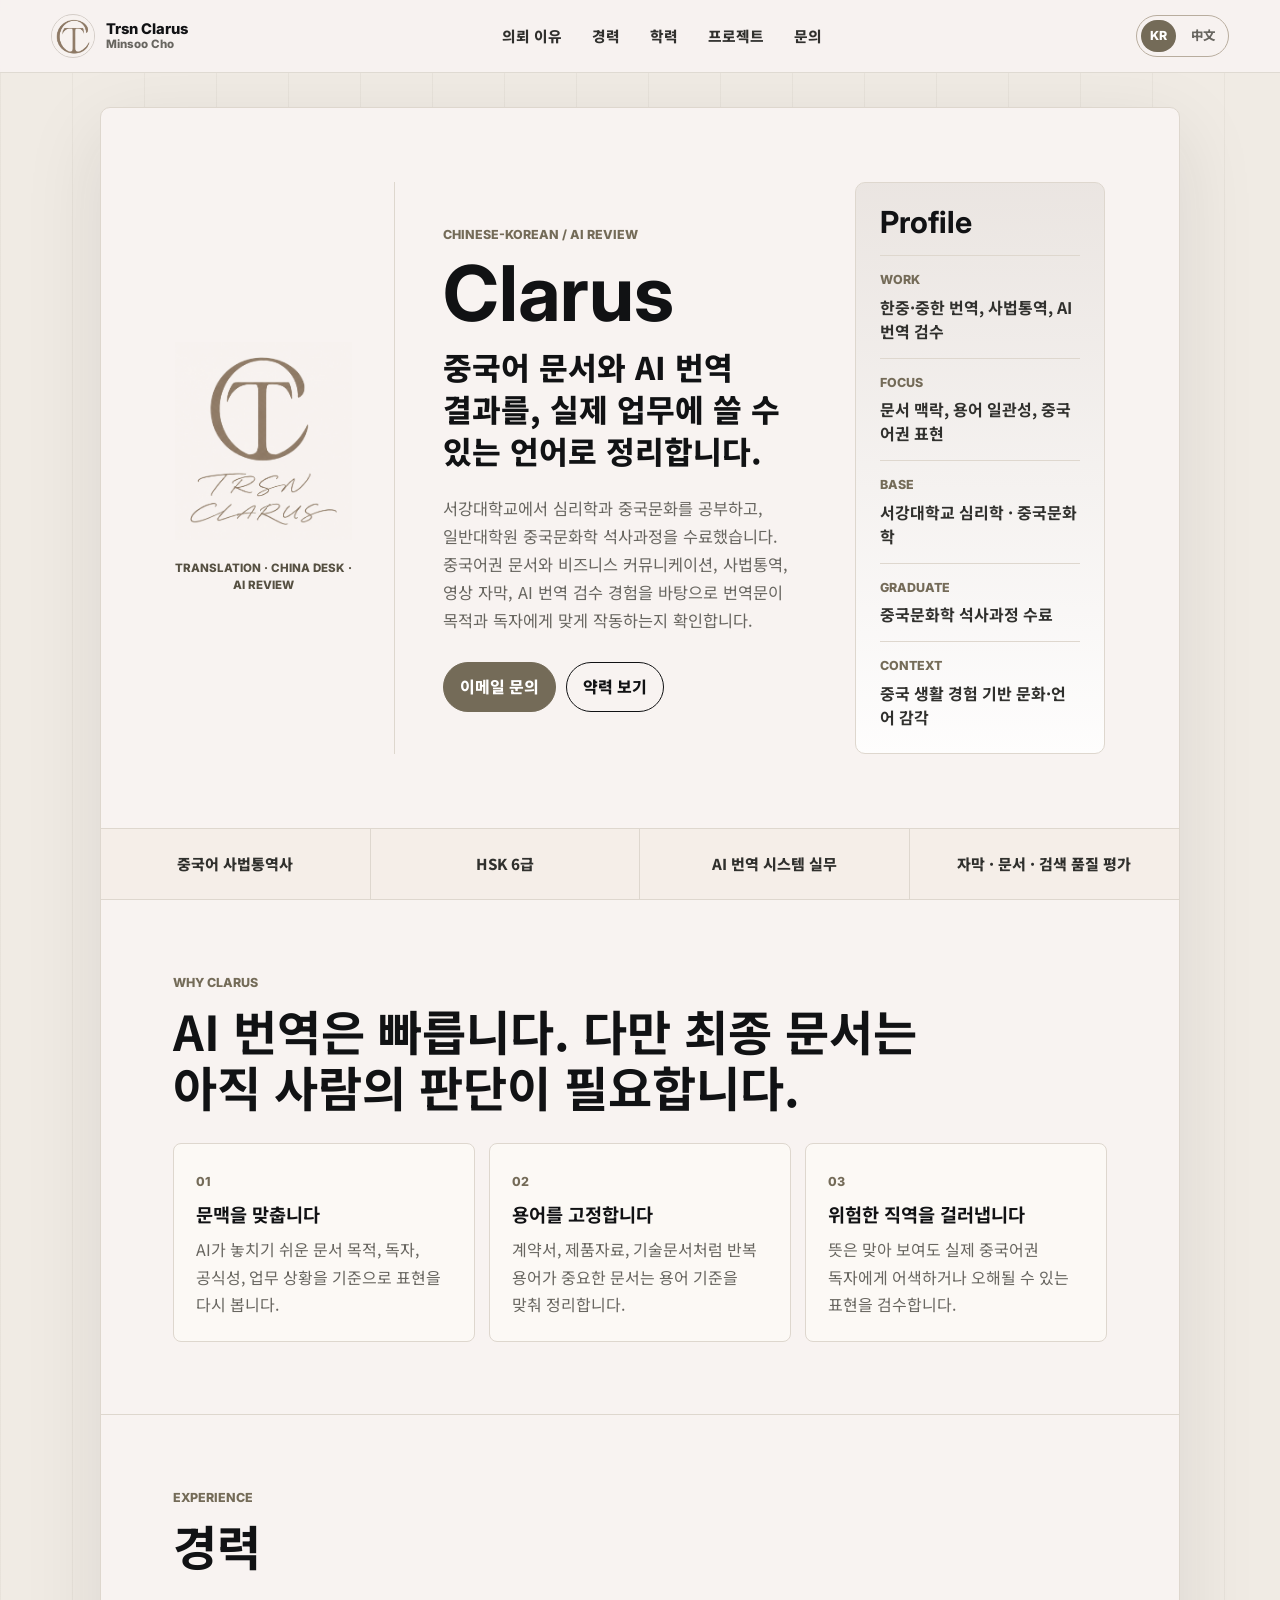
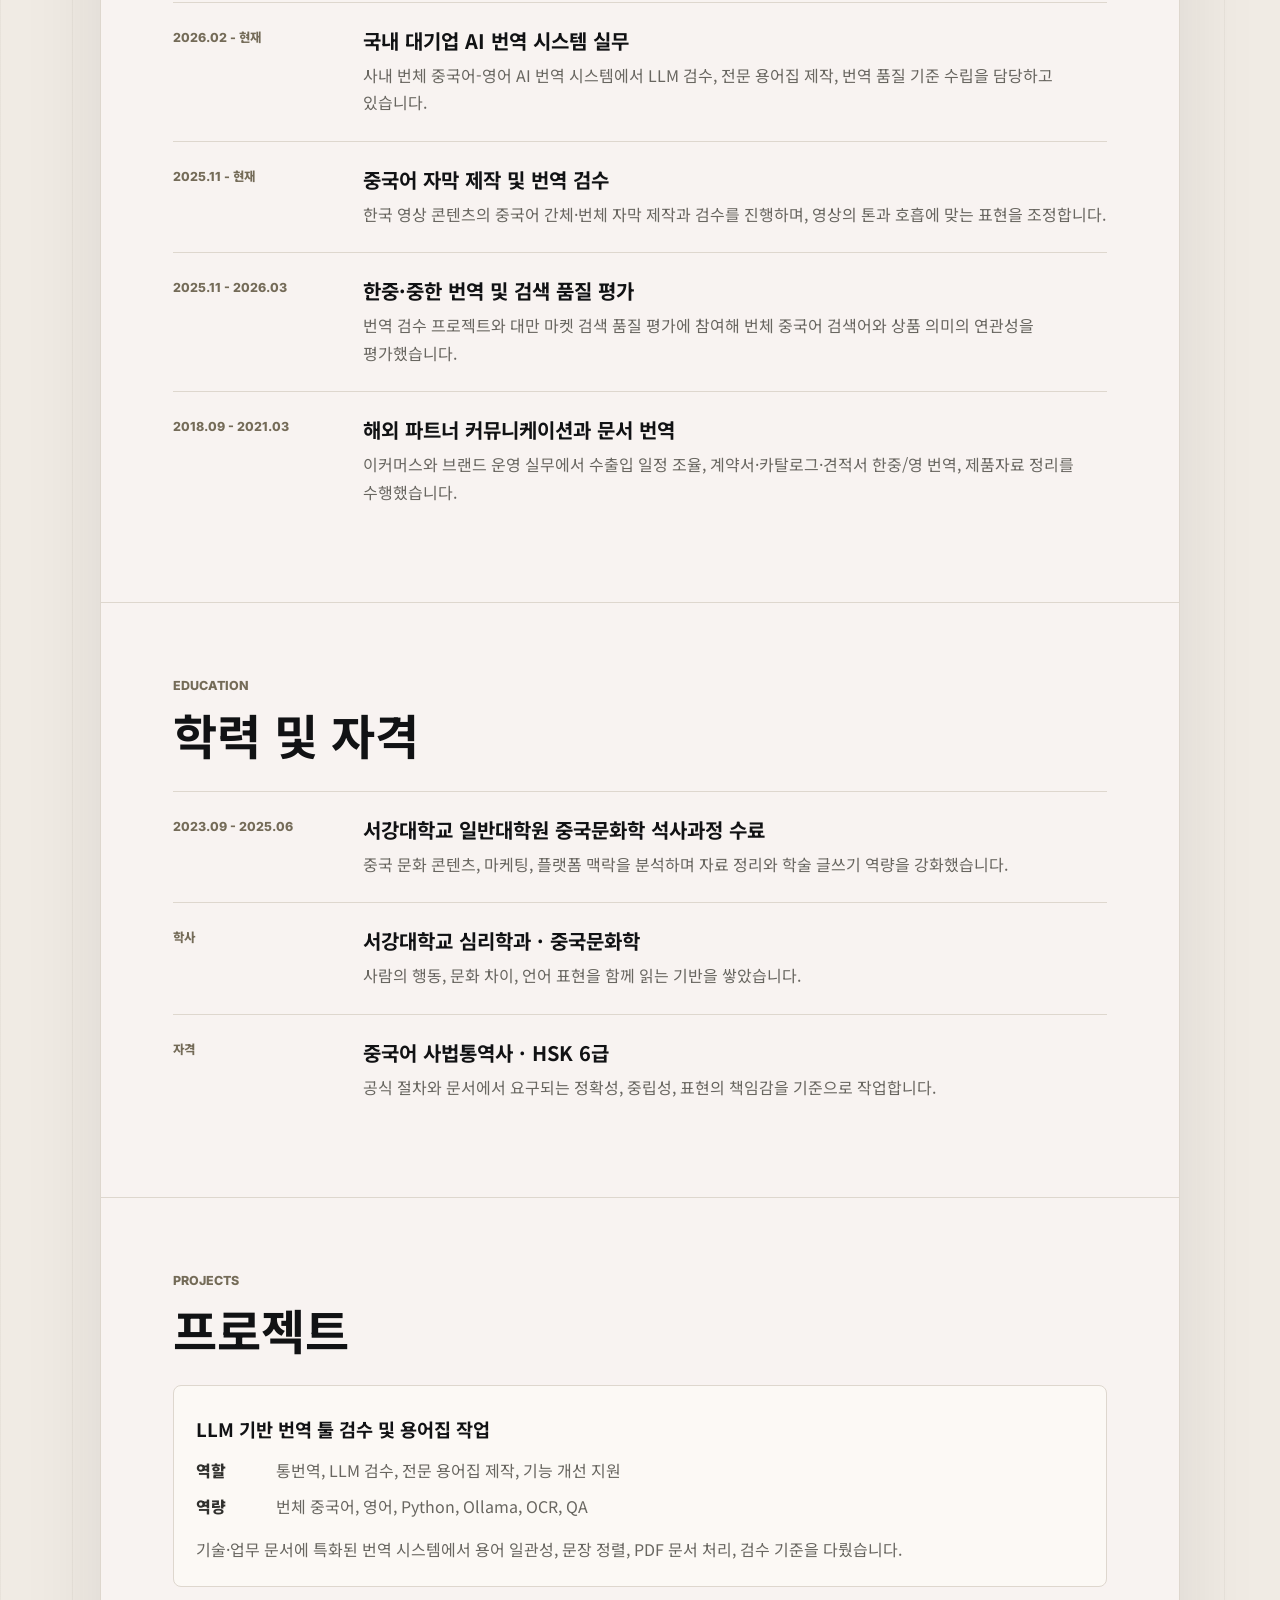
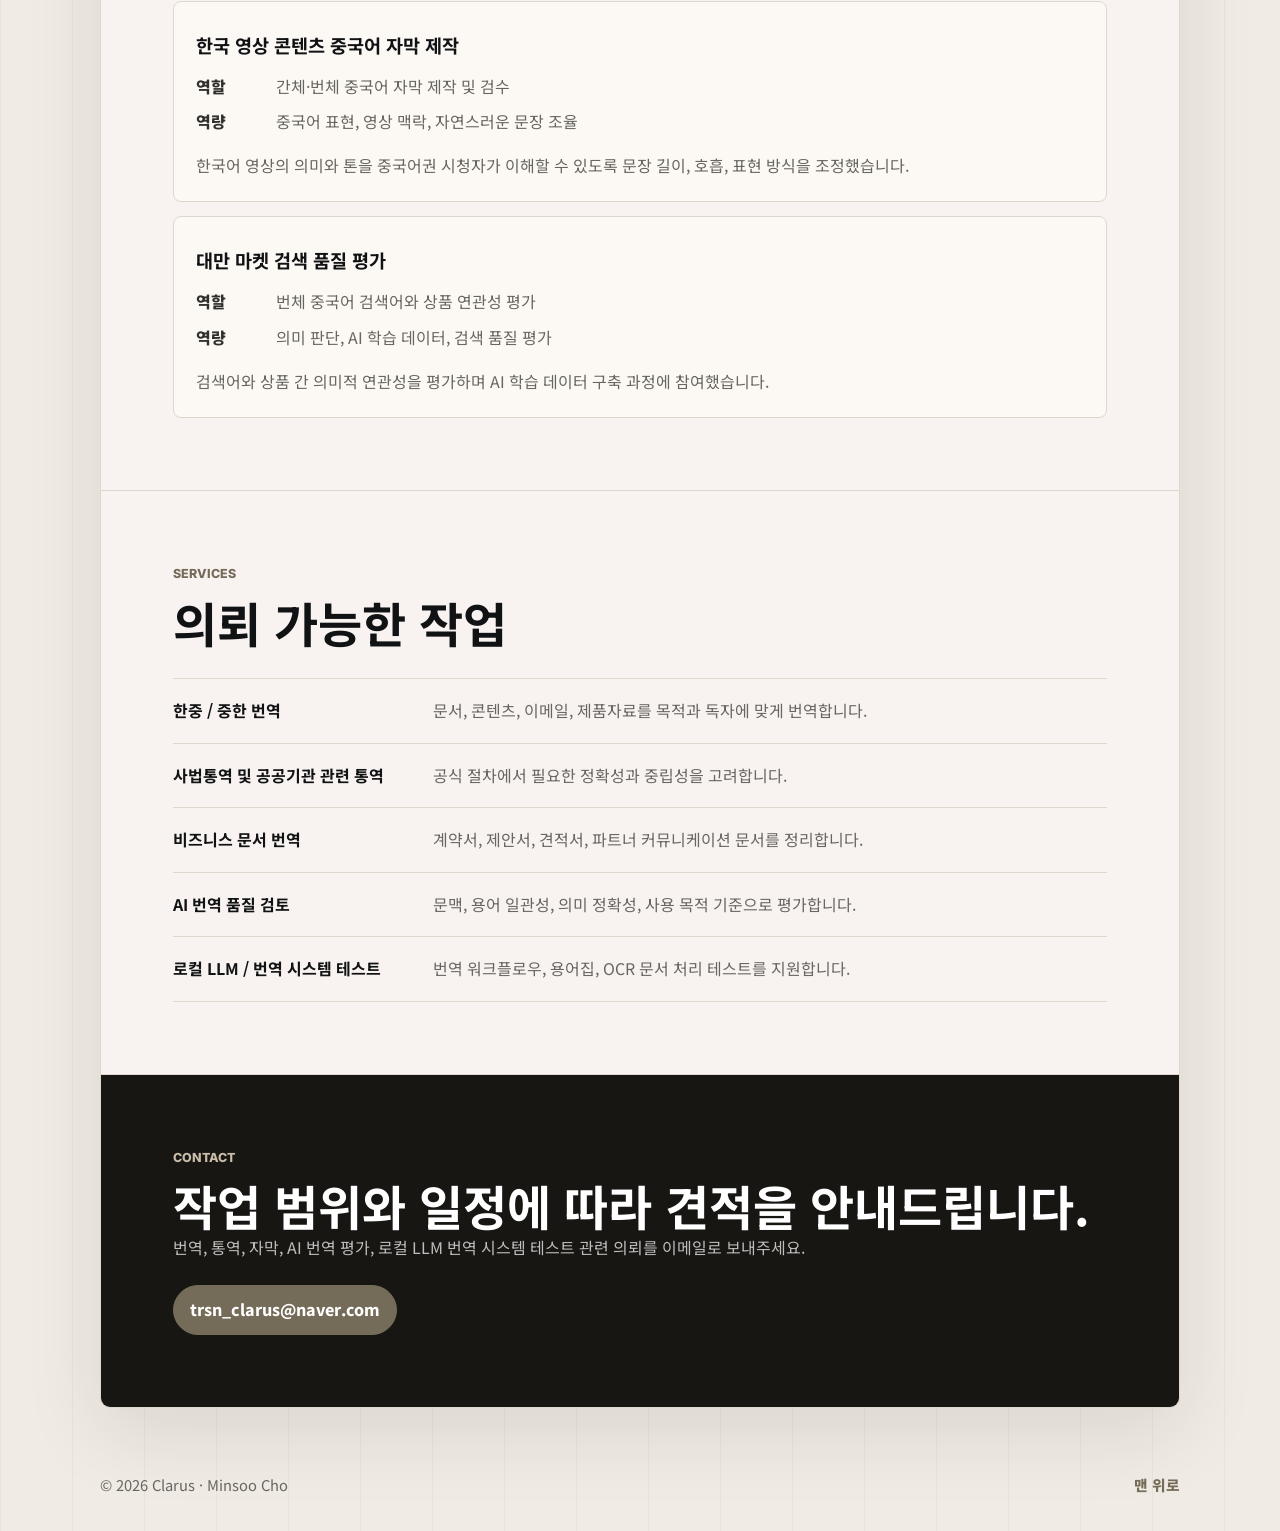
==== index.html @ 3b483ee6 "Update site around new Trsn Clarus logo" ====
<!DOCTYPE html>
<html lang="ko">
<head>
  <meta charset="UTF-8" />
  <meta name="viewport" content="width=device-width, initial-scale=1.0" />
  <meta name="description" content="Clarus / Minsoo Cho의 중국어 통번역, 사법통역, 문서 번역, AI 번역 검수 및 로컬 LLM 번역 시스템 실무 프로필." />
  <title>Clarus | Chinese-Korean Translation & AI Review</title>
  <link rel="alternate" hreflang="ko" href="index.html" />
  <link rel="alternate" hreflang="zh" href="zh.html" />
  <link rel="preconnect" href="https://fonts.googleapis.com">
  <link rel="preconnect" href="https://fonts.gstatic.com" crossorigin>
  <link href="https://fonts.googleapis.com/css2?family=Noto+Sans+KR:wght@400;500;600;700;800&family=Inter:wght@500;600;700;800&display=swap" rel="stylesheet">
  <link rel="stylesheet" href="styles-hero-fix.css" />
  <link rel="icon" href="assets/trsn-clarus-mark-crop.png" type="image/png">
</head>
<body>
  <header class="site-header">
    <a class="brand" href="#top" aria-label="Clarus 홈으로 이동">
      <img src="assets/trsn-clarus-mark-crop.png" alt="Trsn Clarus" />
      <span class="brand-copy">
        <strong>Trsn Clarus</strong>
        <small>Minsoo Cho</small>
      </span>
    </a>
    <nav class="nav-links" aria-label="주요 메뉴">
      <a href="#reason">의뢰 이유</a>
      <a href="#experience">경력</a>
      <a href="#education">학력</a>
      <a href="#projects">프로젝트</a>
      <a href="#contact">문의</a>
    </nav>
    <div class="language-switch" aria-label="언어 선택">
      <a aria-current="page" href="index.html">KR</a>
      <a href="zh.html">中文</a>
    </div>
  </header>

  <main id="top" class="page-shell">
    <section class="hero-section" aria-labelledby="hero-title">
      <aside class="logo-panel" aria-label="Trsn Clarus identity">
        <img src="assets/trsn-clarus-signature-crop.png" alt="Trsn Clarus" />
        <p>Translation · China Desk · AI Review</p>
      </aside>

      <div class="hero-main">
        <p class="eyebrow">Chinese-Korean / AI Review</p>
        <h1 id="hero-title">Clarus</h1>
        <p class="hero-lead">중국어 문서와 AI 번역 결과를, 실제 업무에 쓸 수 있는 언어로 정리합니다.</p>
        <p class="hero-copy">
          서강대학교에서 심리학과 중국문화를 공부하고, 일반대학원 중국문화학 석사과정을 수료했습니다.
          중국어권 문서와 비즈니스 커뮤니케이션, 사법통역, 영상 자막, AI 번역 검수 경험을 바탕으로
          번역문이 목적과 독자에게 맞게 작동하는지 확인합니다.
        </p>
        <div class="hero-actions">
          <a class="button primary" href="#contact">이메일 문의</a>
          <a class="button secondary" href="#experience">약력 보기</a>
        </div>
      </div>

      <aside class="profile-card" aria-label="핵심 프로필">
        <h2>Profile</h2>
        <dl>
          <div><dt>Work</dt><dd>한중·중한 번역, 사법통역, AI 번역 검수</dd></div>
          <div><dt>Focus</dt><dd>문서 맥락, 용어 일관성, 중국어권 표현</dd></div>
          <div><dt>Base</dt><dd>서강대학교 심리학 · 중국문화학</dd></div>
          <div><dt>Graduate</dt><dd>중국문화학 석사과정 수료</dd></div>
          <div><dt>Context</dt><dd>중국 생활 경험 기반 문화·언어 감각</dd></div>
        </dl>
      </aside>
    </section>

    <section class="proof-bar" aria-label="핵심 신뢰 요소">
      <span>중국어 사법통역사</span>
      <span>HSK 6급</span>
      <span>AI 번역 시스템 실무</span>
      <span>자막 · 문서 · 검색 품질 평가</span>
    </section>

    <section id="reason" class="section reason-section">
      <div class="section-head">
        <p class="section-kicker">Why Clarus</p>
        <h2>AI 번역은 빠릅니다. 다만 최종 문서는 아직 사람의 판단이 필요합니다.</h2>
      </div>
      <div class="reason-grid">
        <article>
          <span>01</span>
          <h3>문맥을 맞춥니다</h3>
          <p>AI가 놓치기 쉬운 문서 목적, 독자, 공식성, 업무 상황을 기준으로 표현을 다시 봅니다.</p>
        </article>
        <article>
          <span>02</span>
          <h3>용어를 고정합니다</h3>
          <p>계약서, 제품자료, 기술문서처럼 반복 용어가 중요한 문서는 용어 기준을 맞춰 정리합니다.</p>
        </article>
        <article>
          <span>03</span>
          <h3>위험한 직역을 걸러냅니다</h3>
          <p>뜻은 맞아 보여도 실제 중국어권 독자에게 어색하거나 오해될 수 있는 표현을 검수합니다.</p>
        </article>
      </div>
    </section>

    <section id="experience" class="section timeline-section">
      <div class="section-head">
        <p class="section-kicker">Experience</p>
        <h2>경력</h2>
      </div>
      <div class="timeline">
        <article>
          <time>2026.02 - 현재</time>
          <div>
            <h3>국내 대기업 AI 번역 시스템 실무</h3>
            <p>사내 번체 중국어-영어 AI 번역 시스템에서 LLM 검수, 전문 용어집 제작, 번역 품질 기준 수립을 담당하고 있습니다.</p>
          </div>
        </article>
        <article>
          <time>2025.11 - 현재</time>
          <div>
            <h3>중국어 자막 제작 및 번역 검수</h3>
            <p>한국 영상 콘텐츠의 중국어 간체·번체 자막 제작과 검수를 진행하며, 영상의 톤과 호흡에 맞는 표현을 조정합니다.</p>
          </div>
        </article>
        <article>
          <time>2025.11 - 2026.03</time>
          <div>
            <h3>한중·중한 번역 및 검색 품질 평가</h3>
            <p>번역 검수 프로젝트와 대만 마켓 검색 품질 평가에 참여해 번체 중국어 검색어와 상품 의미의 연관성을 평가했습니다.</p>
          </div>
        </article>
        <article>
          <time>2018.09 - 2021.03</time>
          <div>
            <h3>해외 파트너 커뮤니케이션과 문서 번역</h3>
            <p>이커머스와 브랜드 운영 실무에서 수출입 일정 조율, 계약서·카탈로그·견적서 한중/영 번역, 제품자료 정리를 수행했습니다.</p>
          </div>
        </article>
      </div>
    </section>

    <section id="education" class="section timeline-section">
      <div class="section-head">
        <p class="section-kicker">Education</p>
        <h2>학력 및 자격</h2>
      </div>
      <div class="timeline">
        <article>
          <time>2023.09 - 2025.06</time>
          <div>
            <h3>서강대학교 일반대학원 중국문화학 석사과정 수료</h3>
            <p>중국 문화 콘텐츠, 마케팅, 플랫폼 맥락을 분석하며 자료 정리와 학술 글쓰기 역량을 강화했습니다.</p>
          </div>
        </article>
        <article>
          <time>학사</time>
          <div>
            <h3>서강대학교 심리학과 · 중국문화학</h3>
            <p>사람의 행동, 문화 차이, 언어 표현을 함께 읽는 기반을 쌓았습니다.</p>
          </div>
        </article>
        <article>
          <time>자격</time>
          <div>
            <h3>중국어 사법통역사 · HSK 6급</h3>
            <p>공식 절차와 문서에서 요구되는 정확성, 중립성, 표현의 책임감을 기준으로 작업합니다.</p>
          </div>
        </article>
      </div>
    </section>

    <section id="projects" class="section project-section">
      <div class="section-head">
        <p class="section-kicker">Projects</p>
        <h2>프로젝트</h2>
      </div>
      <div class="project-list">
        <article>
          <h3>LLM 기반 번역 툴 검수 및 용어집 작업</h3>
          <dl>
            <div><dt>역할</dt><dd>통번역, LLM 검수, 전문 용어집 제작, 기능 개선 지원</dd></div>
            <div><dt>역량</dt><dd>번체 중국어, 영어, Python, Ollama, OCR, QA</dd></div>
          </dl>
          <p>기술·업무 문서에 특화된 번역 시스템에서 용어 일관성, 문장 정렬, PDF 문서 처리, 검수 기준을 다뤘습니다.</p>
        </article>
        <article>
          <h3>한국 영상 콘텐츠 중국어 자막 제작</h3>
          <dl>
            <div><dt>역할</dt><dd>간체·번체 중국어 자막 제작 및 검수</dd></div>
            <div><dt>역량</dt><dd>중국어 표현, 영상 맥락, 자연스러운 문장 조율</dd></div>
          </dl>
          <p>한국어 영상의 의미와 톤을 중국어권 시청자가 이해할 수 있도록 문장 길이, 호흡, 표현 방식을 조정했습니다.</p>
        </article>
        <article>
          <h3>대만 마켓 검색 품질 평가</h3>
          <dl>
            <div><dt>역할</dt><dd>번체 중국어 검색어와 상품 연관성 평가</dd></div>
            <div><dt>역량</dt><dd>의미 판단, AI 학습 데이터, 검색 품질 평가</dd></div>
          </dl>
          <p>검색어와 상품 간 의미적 연관성을 평가하며 AI 학습 데이터 구축 과정에 참여했습니다.</p>
        </article>
      </div>
    </section>

    <section id="services" class="section services-section">
      <div class="section-head">
        <p class="section-kicker">Services</p>
        <h2>의뢰 가능한 작업</h2>
      </div>
      <ul class="service-list">
        <li><strong>한중 / 중한 번역</strong><span>문서, 콘텐츠, 이메일, 제품자료를 목적과 독자에 맞게 번역합니다.</span></li>
        <li><strong>사법통역 및 공공기관 관련 통역</strong><span>공식 절차에서 필요한 정확성과 중립성을 고려합니다.</span></li>
        <li><strong>비즈니스 문서 번역</strong><span>계약서, 제안서, 견적서, 파트너 커뮤니케이션 문서를 정리합니다.</span></li>
        <li><strong>AI 번역 품질 검토</strong><span>문맥, 용어 일관성, 의미 정확성, 사용 목적 기준으로 평가합니다.</span></li>
        <li><strong>로컬 LLM / 번역 시스템 테스트</strong><span>번역 워크플로우, 용어집, OCR 문서 처리 테스트를 지원합니다.</span></li>
      </ul>
    </section>

    <section id="contact" class="section contact-section">
      <p class="section-kicker">Contact</p>
      <h2>작업 범위와 일정에 따라 견적을 안내드립니다.</h2>
      <p>번역, 통역, 자막, AI 번역 평가, 로컬 LLM 번역 시스템 테스트 관련 의뢰를 이메일로 보내주세요.</p>
      <a class="contact-link" href="mailto:trsn_clarus@naver.com">trsn_clarus@naver.com</a>
    </section>
  </main>

  <footer class="site-footer">
    <span>© <span data-year></span> Clarus · Minsoo Cho</span>
    <a href="#top">맨 위로</a>
  </footer>

  <script src="script.js"></script>
</body>
</html>
---- styles-hero-fix.css ----
:root {
  --bg: #f0ebe4;
  --paper: #f8f3f1;
  --ink: #111214;
  --ink-soft: #30302d;
  --muted: #686660;
  --line: #ded7ce;
  --line-strong: #b8ad9e;
  --accent: #746b58;
  --accent-deep: #565042;
  --accent-soft: #eee5da;
  --white: #ffffff;
  --shadow: 0 24px 80px rgba(33, 30, 25, 0.1);
}

* {
  box-sizing: border-box;
}

html {
  scroll-behavior: smooth;
}

body {
  margin: 0;
  overflow-x: hidden;
  color: var(--ink);
  background:
    linear-gradient(90deg, rgba(74, 68, 56, 0.05) 1px, transparent 1px) 0 0 / 72px 72px,
    var(--bg);
  font-family: "Noto Sans KR", "Inter", system-ui, sans-serif;
  line-height: 1.72;
}

::selection {
  background: var(--accent);
  color: var(--white);
}

a {
  color: inherit;
  text-decoration: none;
}

p,
h1,
h2,
h3 {
  word-break: keep-all;
  overflow-wrap: anywhere;
}

.site-header {
  position: sticky;
  top: 0;
  z-index: 10;
  display: grid;
  grid-template-columns: auto minmax(0, 1fr) auto;
  align-items: center;
  gap: 24px;
  border-bottom: 1px solid rgba(221, 216, 207, 0.9);
  background: rgba(248, 243, 241, 0.93);
  padding: 14px clamp(20px, 4vw, 54px);
  backdrop-filter: blur(18px);
}

.brand {
  display: inline-flex;
  align-items: center;
  gap: 11px;
}

.brand img {
  width: 44px;
  height: 44px;
  border: 1px solid rgba(116, 107, 88, 0.28);
  border-radius: 999px;
  display: block;
  object-fit: contain;
}

.brand-copy {
  display: grid;
  gap: 1px;
  font-family: "Inter", "Noto Sans KR", sans-serif;
  line-height: 1.05;
}

.brand-copy strong {
  font-size: 0.92rem;
  font-weight: 800;
}

.brand-copy small {
  color: var(--muted);
  font-size: 0.72rem;
  font-weight: 800;
}

.nav-links,
.language-switch {
  display: flex;
  align-items: center;
}

.nav-links {
  justify-content: center;
  gap: clamp(14px, 2.8vw, 30px);
  font-size: 0.92rem;
  font-weight: 800;
}

.nav-links a {
  color: var(--ink-soft);
}

.language-switch {
  gap: 6px;
  border: 1px solid var(--line-strong);
  border-radius: 999px;
  padding: 4px;
  font-family: "Inter", "Noto Sans KR", sans-serif;
  font-size: 0.78rem;
  font-weight: 800;
}

.language-switch a {
  border-radius: 999px;
  padding: 5px 9px;
  color: var(--muted);
}

.language-switch a[aria-current="page"] {
  background: var(--accent);
  color: var(--white);
}

.page-shell {
  width: min(100% - 40px, 1080px);
  margin: 34px auto 64px;
  border: 1px solid var(--line);
  border-radius: 10px;
  background: var(--paper);
  box-shadow: var(--shadow);
  overflow: hidden;
}

.hero-section {
  display: grid;
  grid-template-columns: 220px minmax(0, 1fr) minmax(250px, 0.52fr);
  gap: clamp(28px, 4vw, 48px);
  align-items: center;
  min-height: 560px;
  padding: clamp(42px, 7vw, 74px);
  border-bottom: 1px solid var(--line);
}

.logo-panel {
  display: grid;
  justify-items: center;
  align-self: stretch;
  align-content: center;
  gap: 20px;
  border-right: 1px solid var(--line);
  padding-right: clamp(24px, 4vw, 42px);
}

.logo-panel img {
  width: min(100%, 188px);
  height: auto;
}

.logo-panel p {
  max-width: 180px;
  margin: 0;
  color: var(--accent-deep);
  font-family: "Inter", sans-serif;
  font-size: 0.72rem;
  font-weight: 800;
  line-height: 1.45;
  text-align: center;
  text-transform: uppercase;
}

.eyebrow,
.section-kicker,
time,
.profile-card dt,
.reason-grid span {
  margin: 0;
  color: var(--accent);
  font-family: "Inter", "Noto Sans KR", sans-serif;
  font-size: 0.78rem;
  font-weight: 800;
  letter-spacing: 0;
  text-transform: uppercase;
}

h1 {
  margin: 10px 0 14px;
  font-family: "Inter", "Noto Sans KR", sans-serif;
  font-size: 4.8rem;
  line-height: 1;
  letter-spacing: 0;
}

.hero-lead {
  max-width: 560px;
  margin: 0;
  color: var(--ink);
  font-size: 1.95rem;
  font-weight: 800;
  line-height: 1.34;
}

.hero-copy {
  max-width: 600px;
  margin: 22px 0 0;
  color: var(--muted);
  font-size: 1.02rem;
}

.hero-main,
.profile-card,
.reason-grid article,
.timeline article > div,
.project-list article,
.service-list li {
  min-width: 0;
}

.hero-actions {
  display: flex;
  flex-wrap: wrap;
  gap: 10px;
  margin-top: 28px;
}

.button,
.contact-link {
  display: inline-flex;
  min-height: 44px;
  align-items: center;
  justify-content: center;
  border: 1px solid var(--ink);
  border-radius: 999px;
  padding: 10px 16px;
  font-weight: 800;
  transition: transform 160ms ease, background 160ms ease, color 160ms ease, border-color 160ms ease;
}

.button:hover,
.contact-link:hover {
  transform: translateY(-1px);
}

.button.primary,
.contact-link {
  border-color: var(--accent);
  background: var(--accent);
  color: var(--white);
}

.button.secondary {
  background: transparent;
  color: var(--ink);
}

.button.primary:hover,
.contact-link:hover {
  background: var(--accent-deep);
  border-color: var(--accent-deep);
}

.button.secondary:hover {
  border-color: var(--accent);
  color: var(--accent-deep);
}

.profile-card {
  border: 1px solid var(--line);
  border-radius: 10px;
  background:
    linear-gradient(180deg, rgba(116, 107, 88, 0.1), rgba(255, 255, 255, 0.84)),
    var(--paper);
  padding: 24px;
}

.profile-card h2 {
  margin: 0 0 18px;
  font-family: "Inter", sans-serif;
  font-size: 1.9rem;
  line-height: 1;
}

.profile-card dl {
  display: grid;
  gap: 15px;
  margin: 0;
}

.profile-card div {
  display: grid;
  gap: 4px;
  border-top: 1px solid var(--line);
  padding-top: 13px;
}

.profile-card dd {
  margin: 0;
  color: var(--ink-soft);
  font-weight: 700;
  line-height: 1.5;
}

.proof-bar {
  display: grid;
  grid-template-columns: repeat(4, minmax(0, 1fr));
  border-bottom: 1px solid var(--line);
  background: #f5eee8;
}

.proof-bar span {
  display: grid;
  min-height: 70px;
  place-items: center;
  border-right: 1px solid var(--line);
  padding: 14px;
  color: var(--ink-soft);
  font-size: 0.94rem;
  font-weight: 800;
  text-align: center;
}

.proof-bar span:last-child {
  border-right: 0;
}

.section {
  padding: clamp(44px, 7vw, 72px);
  border-bottom: 1px solid var(--line);
}

.section:last-of-type {
  border-bottom: 0;
}

.section-head {
  max-width: 760px;
  margin-bottom: 28px;
}

.section h2 {
  margin: 10px 0 0;
  font-size: 3rem;
  line-height: 1.16;
  letter-spacing: 0;
}

.reason-grid {
  display: grid;
  grid-template-columns: repeat(3, minmax(0, 1fr));
  gap: 14px;
}

.reason-grid article,
.project-list article {
  border: 1px solid var(--line);
  border-radius: 8px;
  background: rgba(255, 253, 248, 0.68);
  padding: 22px;
  transition: border-color 160ms ease, transform 160ms ease, box-shadow 160ms ease;
}

.reason-grid article:hover,
.project-list article:hover {
  border-color: rgba(116, 107, 88, 0.42);
  box-shadow: 0 16px 42px rgba(44, 39, 31, 0.08);
  transform: translateY(-1px);
}

.reason-grid h3,
.project-list h3 {
  margin: 8px 0 10px;
  font-size: 1.16rem;
  line-height: 1.35;
}

.reason-grid p,
.project-list p,
.timeline p,
.service-list span,
.contact-section p {
  margin: 0;
  color: var(--muted);
}

.timeline {
  display: grid;
  border-top: 1px solid var(--line);
}

.timeline article {
  display: grid;
  grid-template-columns: 160px minmax(0, 1fr);
  gap: 30px;
  border-bottom: 1px solid var(--line);
  padding: 24px 0;
}

.timeline article:last-child {
  border-bottom: 0;
}

.timeline h3 {
  margin: 0 0 8px;
  font-size: 1.25rem;
  line-height: 1.35;
}

.project-list {
  display: grid;
  gap: 14px;
}

.project-list dl {
  display: grid;
  gap: 8px;
  margin: 16px 0;
}

.project-list dl div {
  display: grid;
  grid-template-columns: 68px minmax(0, 1fr);
  gap: 12px;
}

.project-list dt {
  color: var(--ink-soft);
  font-weight: 800;
}

.project-list dd {
  margin: 0;
  color: var(--muted);
}

.service-list {
  display: grid;
  gap: 0;
  margin: 0;
  padding: 0;
  border-top: 1px solid var(--line);
  list-style: none;
}

.service-list li {
  display: grid;
  grid-template-columns: minmax(180px, 0.35fr) minmax(0, 1fr);
  gap: 24px;
  border-bottom: 1px solid var(--line);
  padding: 18px 0;
}

.service-list strong {
  color: var(--ink);
}

.contact-section {
  background: #171613;
  color: var(--white);
}

.contact-section .section-kicker {
  color: #c9bda9;
}

.contact-section p {
  max-width: 680px;
  color: rgba(255, 255, 255, 0.72);
}

.contact-link {
  margin-top: 24px;
}

.site-footer {
  display: flex;
  width: min(100% - 40px, 1080px);
  justify-content: space-between;
  gap: 20px;
  margin: 0 auto 34px;
  color: var(--muted);
  font-size: 0.92rem;
}

.site-footer a {
  color: var(--accent);
  font-weight: 800;
}

@media (max-width: 980px) {
  .hero-section {
    grid-template-columns: minmax(0, 1fr) minmax(240px, 0.55fr);
  }

  .logo-panel {
    grid-column: 1 / -1;
    grid-template-columns: 190px minmax(0, 1fr);
    justify-items: start;
    align-items: center;
    border-right: 0;
    border-bottom: 1px solid var(--line);
    padding-right: 0;
    padding-bottom: 22px;
  }

  .logo-panel p {
    max-width: 280px;
    text-align: left;
  }

  .reason-grid {
    grid-template-columns: 1fr;
  }
}

@media (max-width: 760px) {
  body {
    background: var(--bg);
  }

  .site-header {
    position: static;
    grid-template-columns: 1fr;
    gap: 14px;
  }

  .nav-links {
    justify-content: flex-start;
    flex-wrap: wrap;
  }

  .language-switch {
    justify-self: start;
  }

  .page-shell {
    width: 100%;
    max-width: 100vw;
    margin: 0;
    border-right: 0;
    border-left: 0;
    border-radius: 0;
  }

  .hero-section,
  .timeline article,
  .service-list li {
    grid-template-columns: 1fr;
  }

  .hero-section,
  .section {
    width: 100%;
    max-width: 100vw;
    overflow: hidden;
    padding: 34px 24px;
  }

  .logo-panel {
    grid-template-columns: 1fr;
    justify-items: start;
    gap: 12px;
  }

  .logo-panel img {
    width: min(100%, 220px);
  }

  .logo-panel p {
    max-width: 312px;
  }

  h1 {
    font-size: 3.2rem;
  }

  .hero-lead {
    font-size: 1.55rem;
  }

  .section h2 {
    font-size: 2.1rem;
  }

  .profile-card {
    padding: 20px;
  }

  .proof-bar {
    grid-template-columns: 1fr;
  }

  .proof-bar span {
    min-height: 58px;
    border-right: 0;
    border-bottom: 1px solid var(--line);
  }

  .proof-bar span:last-child {
    border-bottom: 0;
  }

  .project-list dl div {
    grid-template-columns: 1fr;
    gap: 2px;
  }

  .button,
  .contact-link {
    width: 100%;
    max-width: 312px;
  }

  .hero-main,
  .profile-card,
  .logo-panel,
  .reason-grid,
  .timeline,
  .project-list,
  .service-list,
  .section-head {
    width: min(100%, 312px);
    max-width: 312px;
    min-width: 0;
  }

  .eyebrow,
  .hero-lead,
  .hero-copy,
  .profile-card dd,
  .reason-grid p,
  .reason-grid h3,
  .timeline h3,
  .timeline p,
  .project-list h3,
  .project-list p,
  .project-list dd,
  .service-list span,
  .contact-section p {
    width: min(100%, 312px);
    max-width: 312px;
    word-break: break-all;
    overflow-wrap: anywhere;
  }

  .site-footer {
    width: 100%;
    display: grid;
    margin: 0;
    padding: 24px;
    background: var(--paper);
  }
}
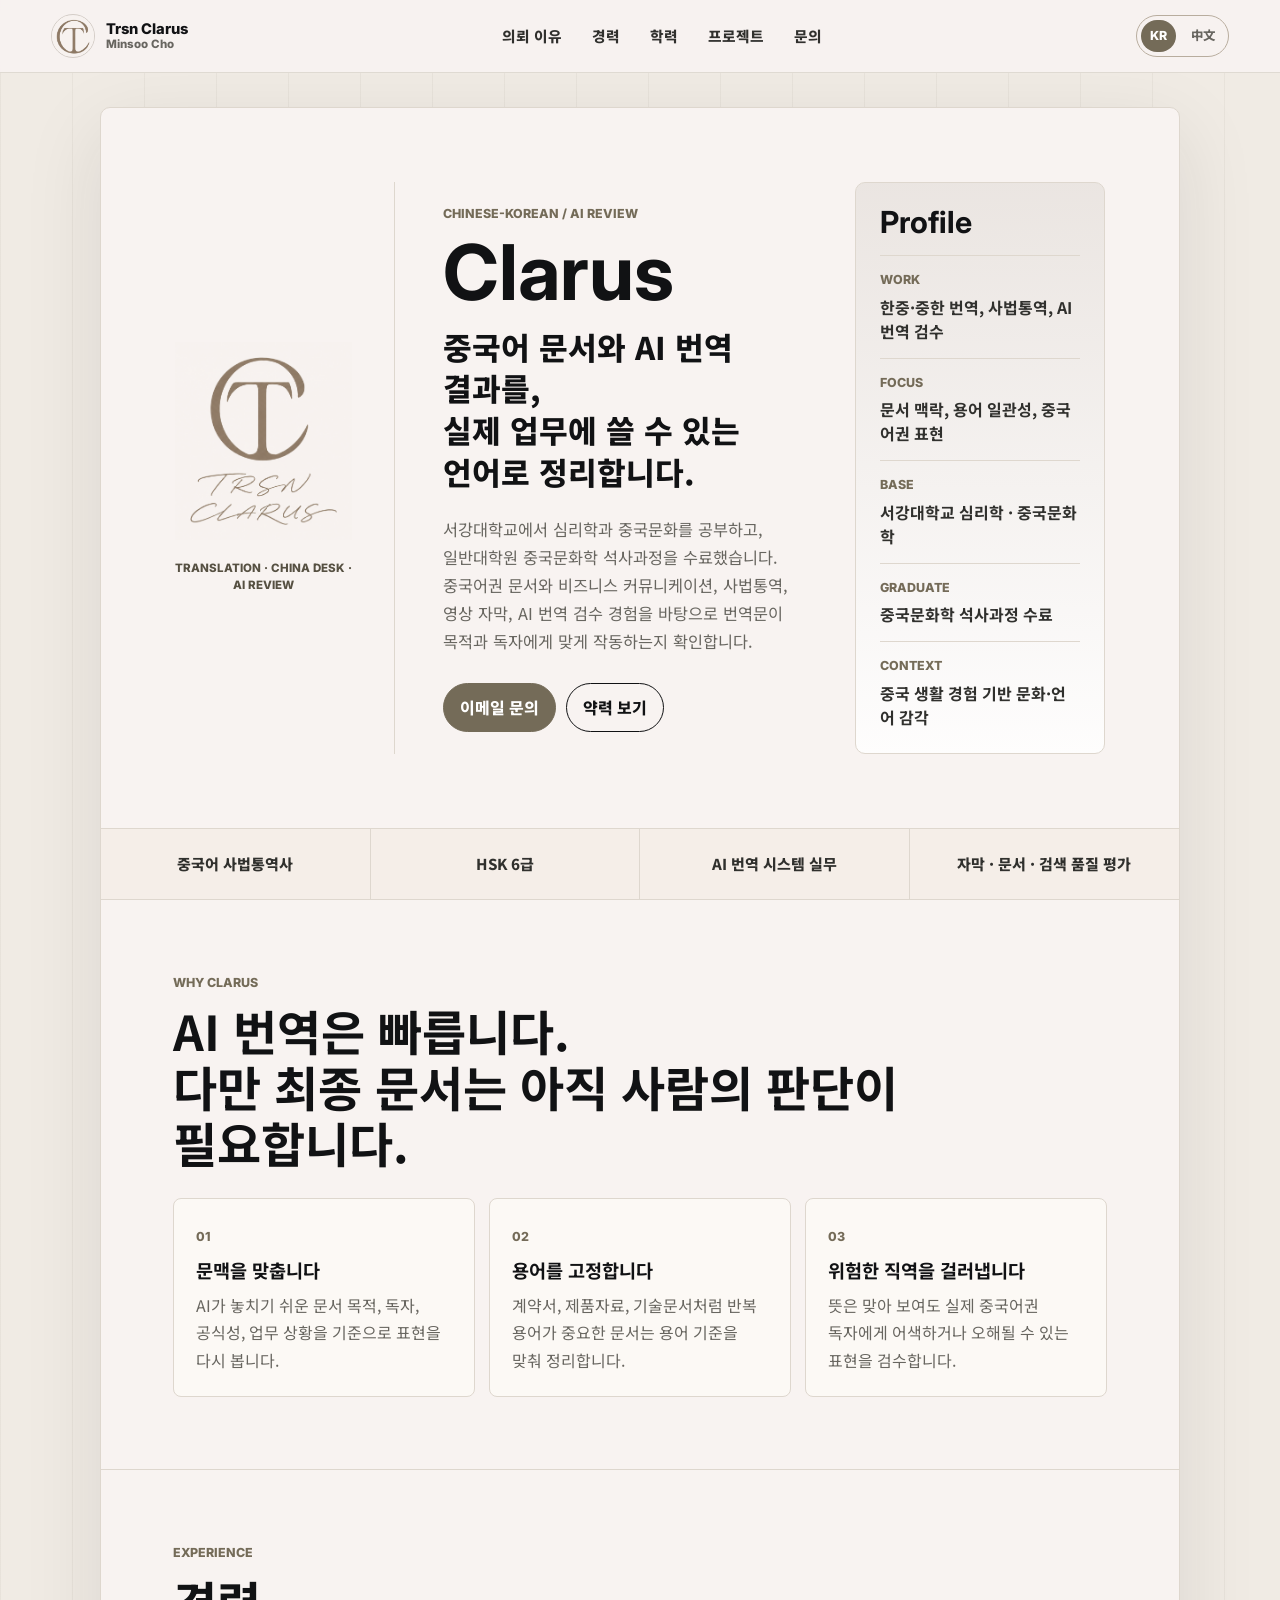
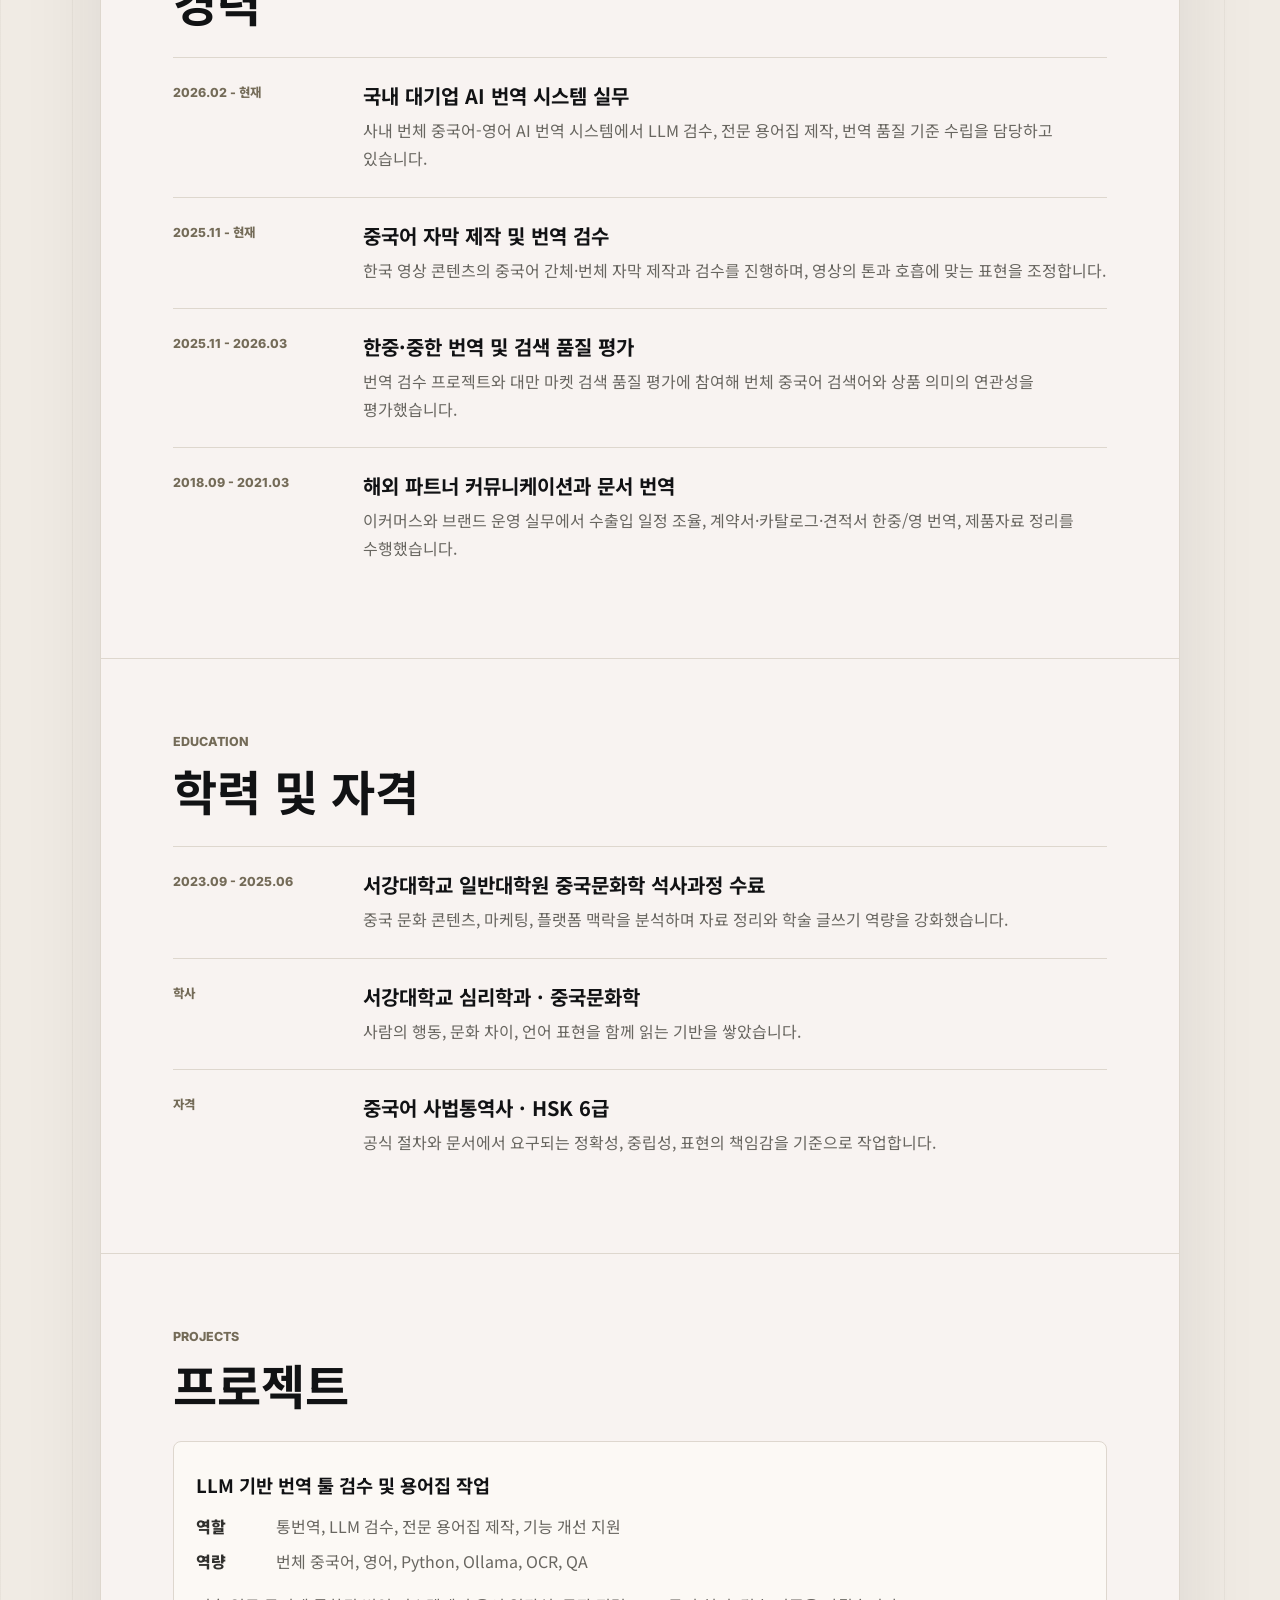
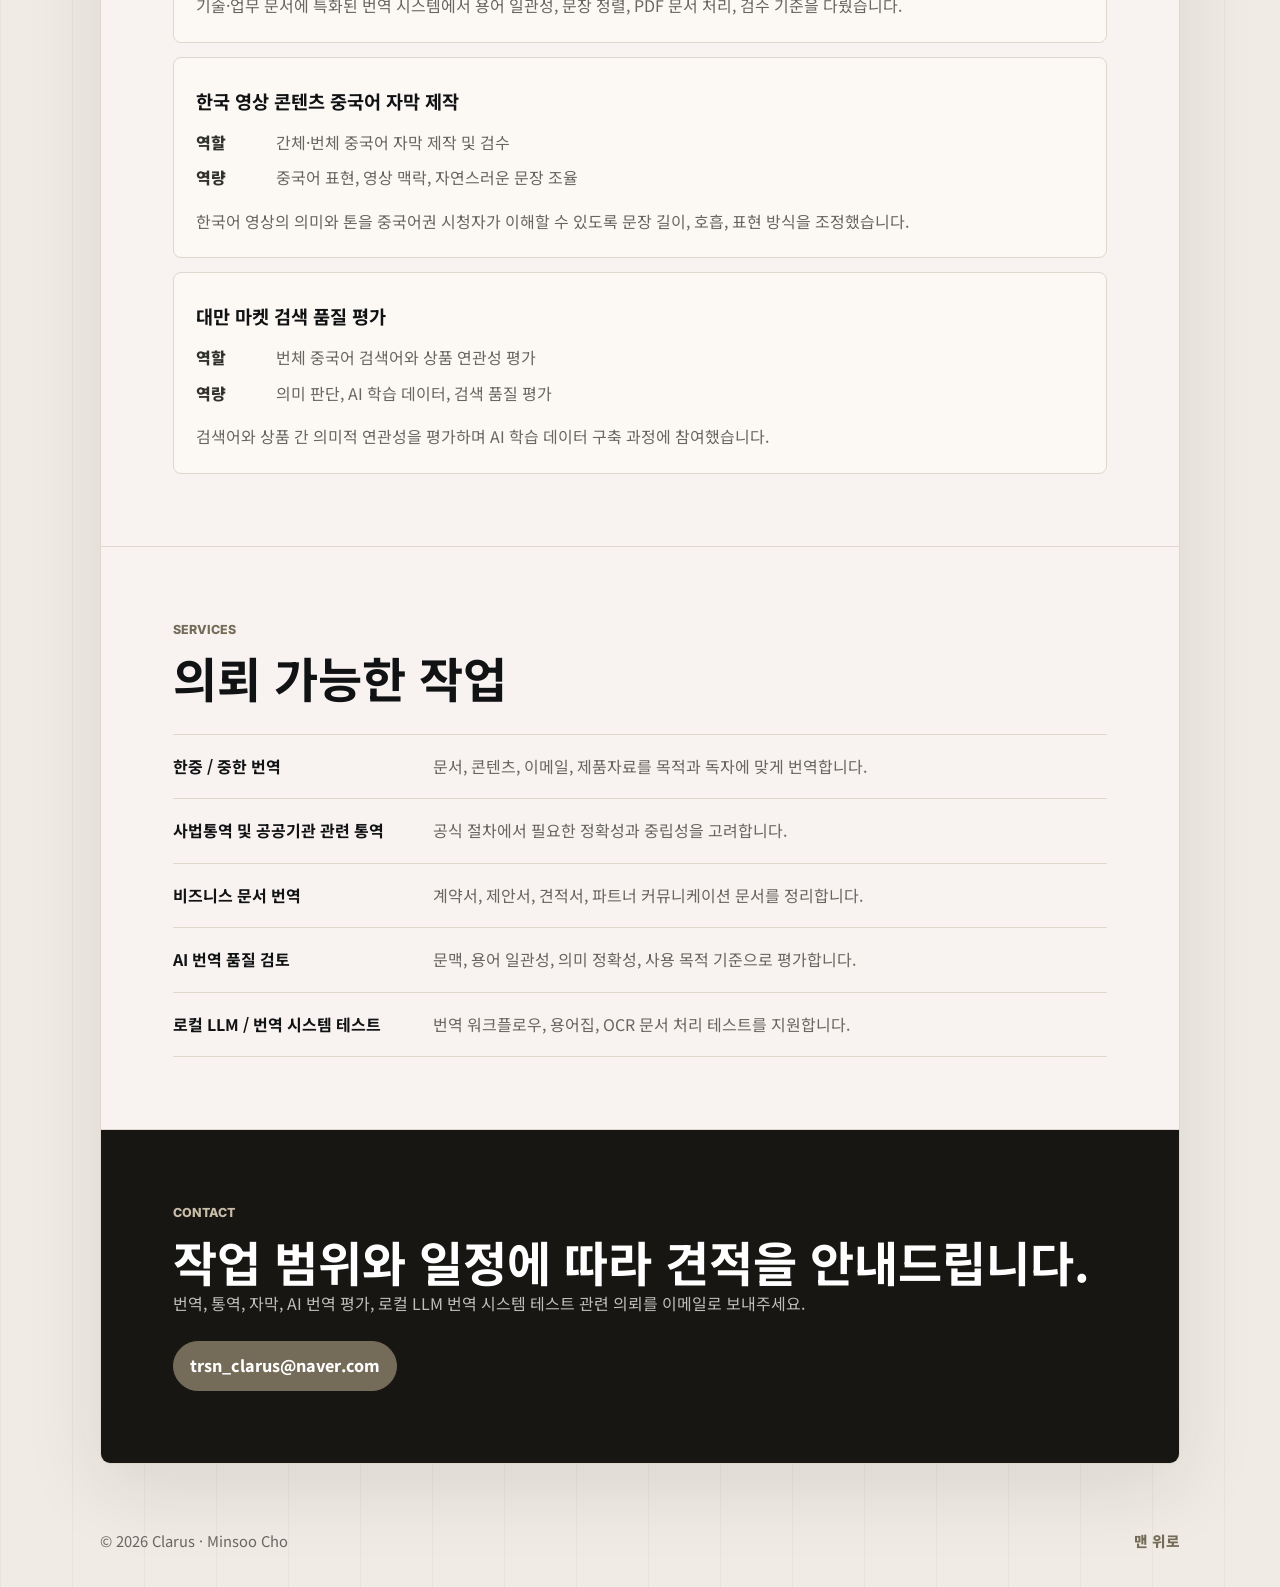
==== commit 3a7e8bb8: "Improve Chinese line breaks and mobile readability" ====
--- a/index.html
+++ b/index.html
@@ -45,7 +45,10 @@
       <div class="hero-main">
         <p class="eyebrow">Chinese-Korean / AI Review</p>
         <h1 id="hero-title">Clarus</h1>
-        <p class="hero-lead">중국어 문서와 AI 번역 결과를, 실제 업무에 쓸 수 있는 언어로 정리합니다.</p>
+        <p class="hero-lead">
+          <span>중국어 문서와 AI 번역 결과를,</span>
+          <span>실제 업무에 쓸 수 있는 언어로 정리합니다.</span>
+        </p>
         <p class="hero-copy">
           서강대학교에서 심리학과 중국문화를 공부하고, 일반대학원 중국문화학 석사과정을 수료했습니다.
           중국어권 문서와 비즈니스 커뮤니케이션, 사법통역, 영상 자막, AI 번역 검수 경험을 바탕으로
@@ -79,7 +82,10 @@
     <section id="reason" class="section reason-section">
       <div class="section-head">
         <p class="section-kicker">Why Clarus</p>
-        <h2>AI 번역은 빠릅니다. 다만 최종 문서는 아직 사람의 판단이 필요합니다.</h2>
+        <h2>
+          <span>AI 번역은 빠릅니다.</span>
+          <span>다만 최종 문서는 아직 사람의 판단이 필요합니다.</span>
+        </h2>
       </div>
       <div class="reason-grid">
         <article>
--- a/styles-hero-fix.css
+++ b/styles-hero-fix.css
@@ -213,6 +213,11 @@
   line-height: 1.34;
 }
 
+.hero-lead span,
+.section h2 span {
+  display: block;
+}
+
 .hero-copy {
   max-width: 600px;
   margin: 22px 0 0;
@@ -357,6 +362,18 @@
   letter-spacing: 0;
 }
 
+:lang(zh-CN) p,
+:lang(zh-CN) h1,
+:lang(zh-CN) h2,
+:lang(zh-CN) h3,
+:lang(zh-CN) dd,
+:lang(zh-CN) span {
+  word-break: normal;
+  word-break: auto-phrase;
+  line-break: loose;
+  overflow-wrap: break-word;
+}
+
 .reason-grid {
   display: grid;
   grid-template-columns: repeat(3, minmax(0, 1fr));
@@ -588,6 +605,11 @@
 
   .hero-lead {
     font-size: 1.55rem;
+  }
+
+  :lang(zh-CN) .hero-lead {
+    font-size: 1.44rem;
+    line-height: 1.42;
   }
 
   .section h2 {
@@ -651,8 +673,8 @@
   .contact-section p {
     width: min(100%, 312px);
     max-width: 312px;
-    word-break: break-all;
-    overflow-wrap: anywhere;
+    word-break: keep-all;
+    overflow-wrap: break-word;
   }
 
   .site-footer {
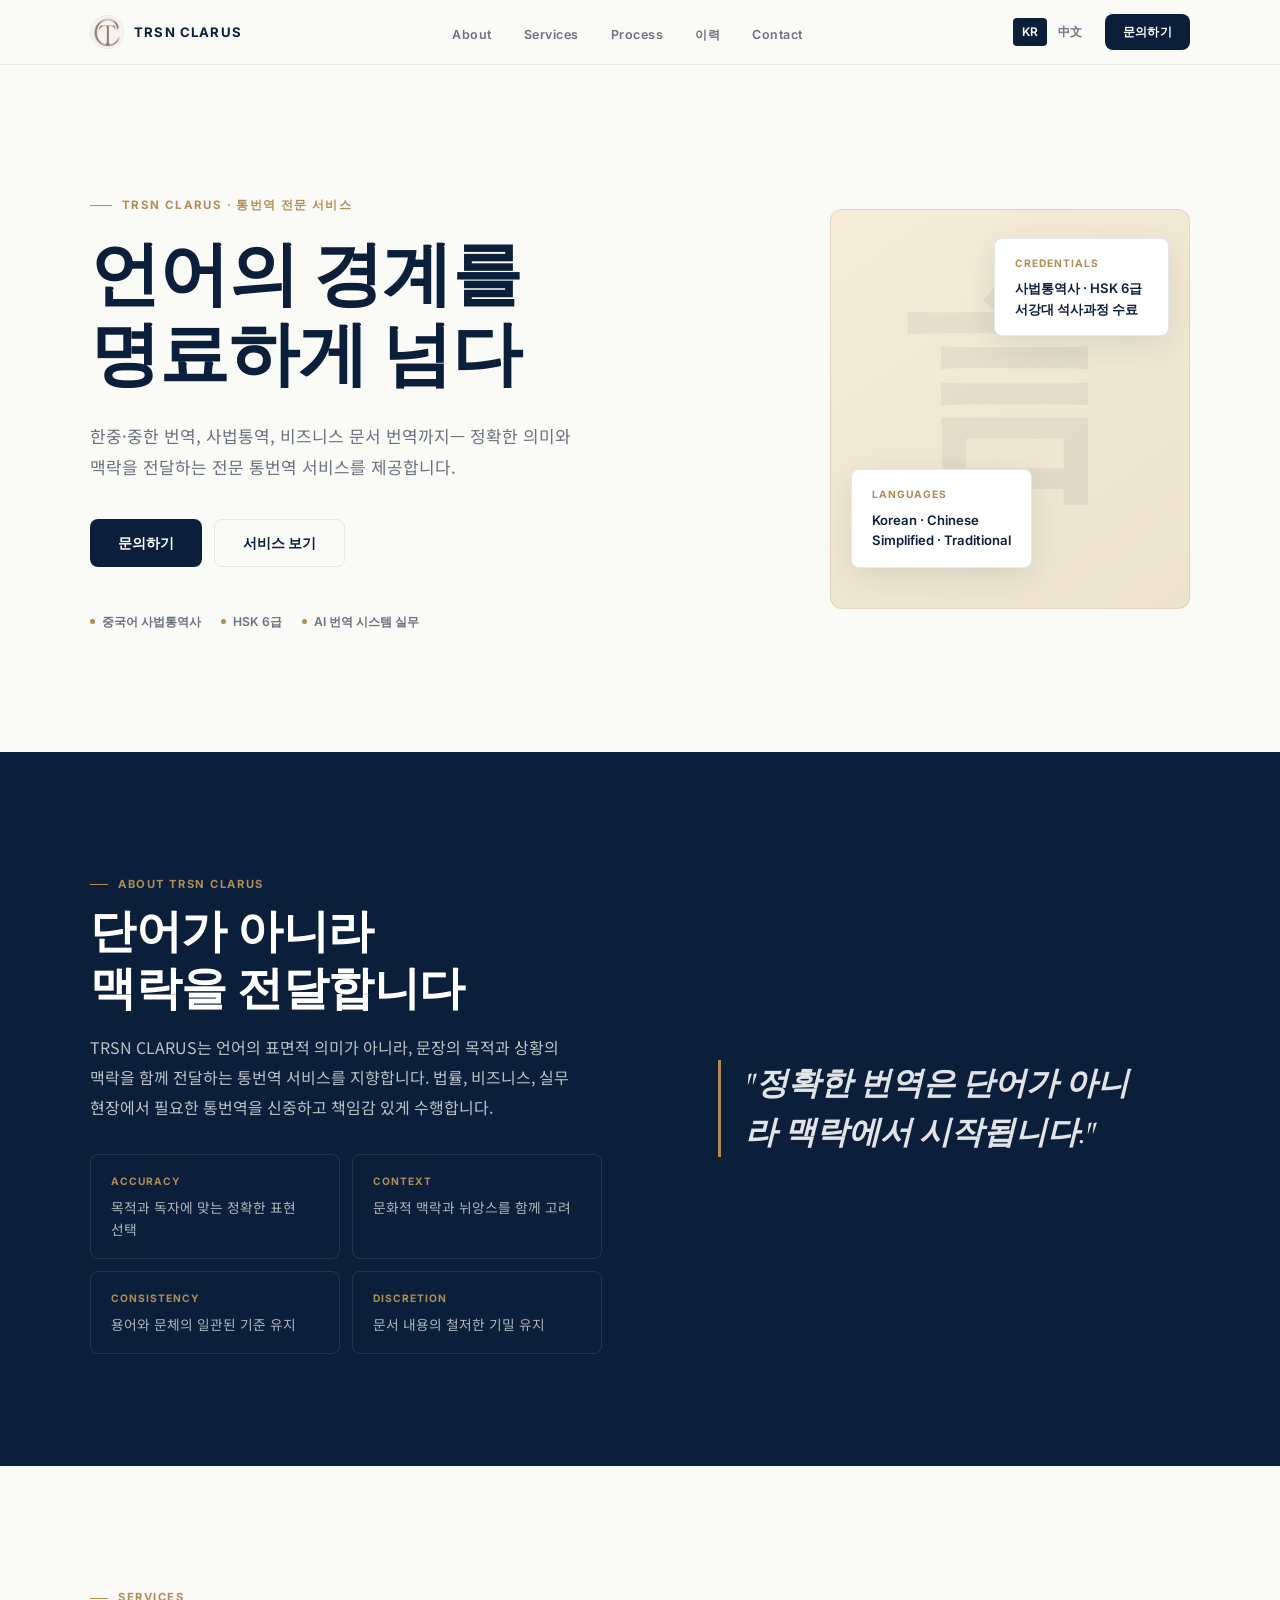
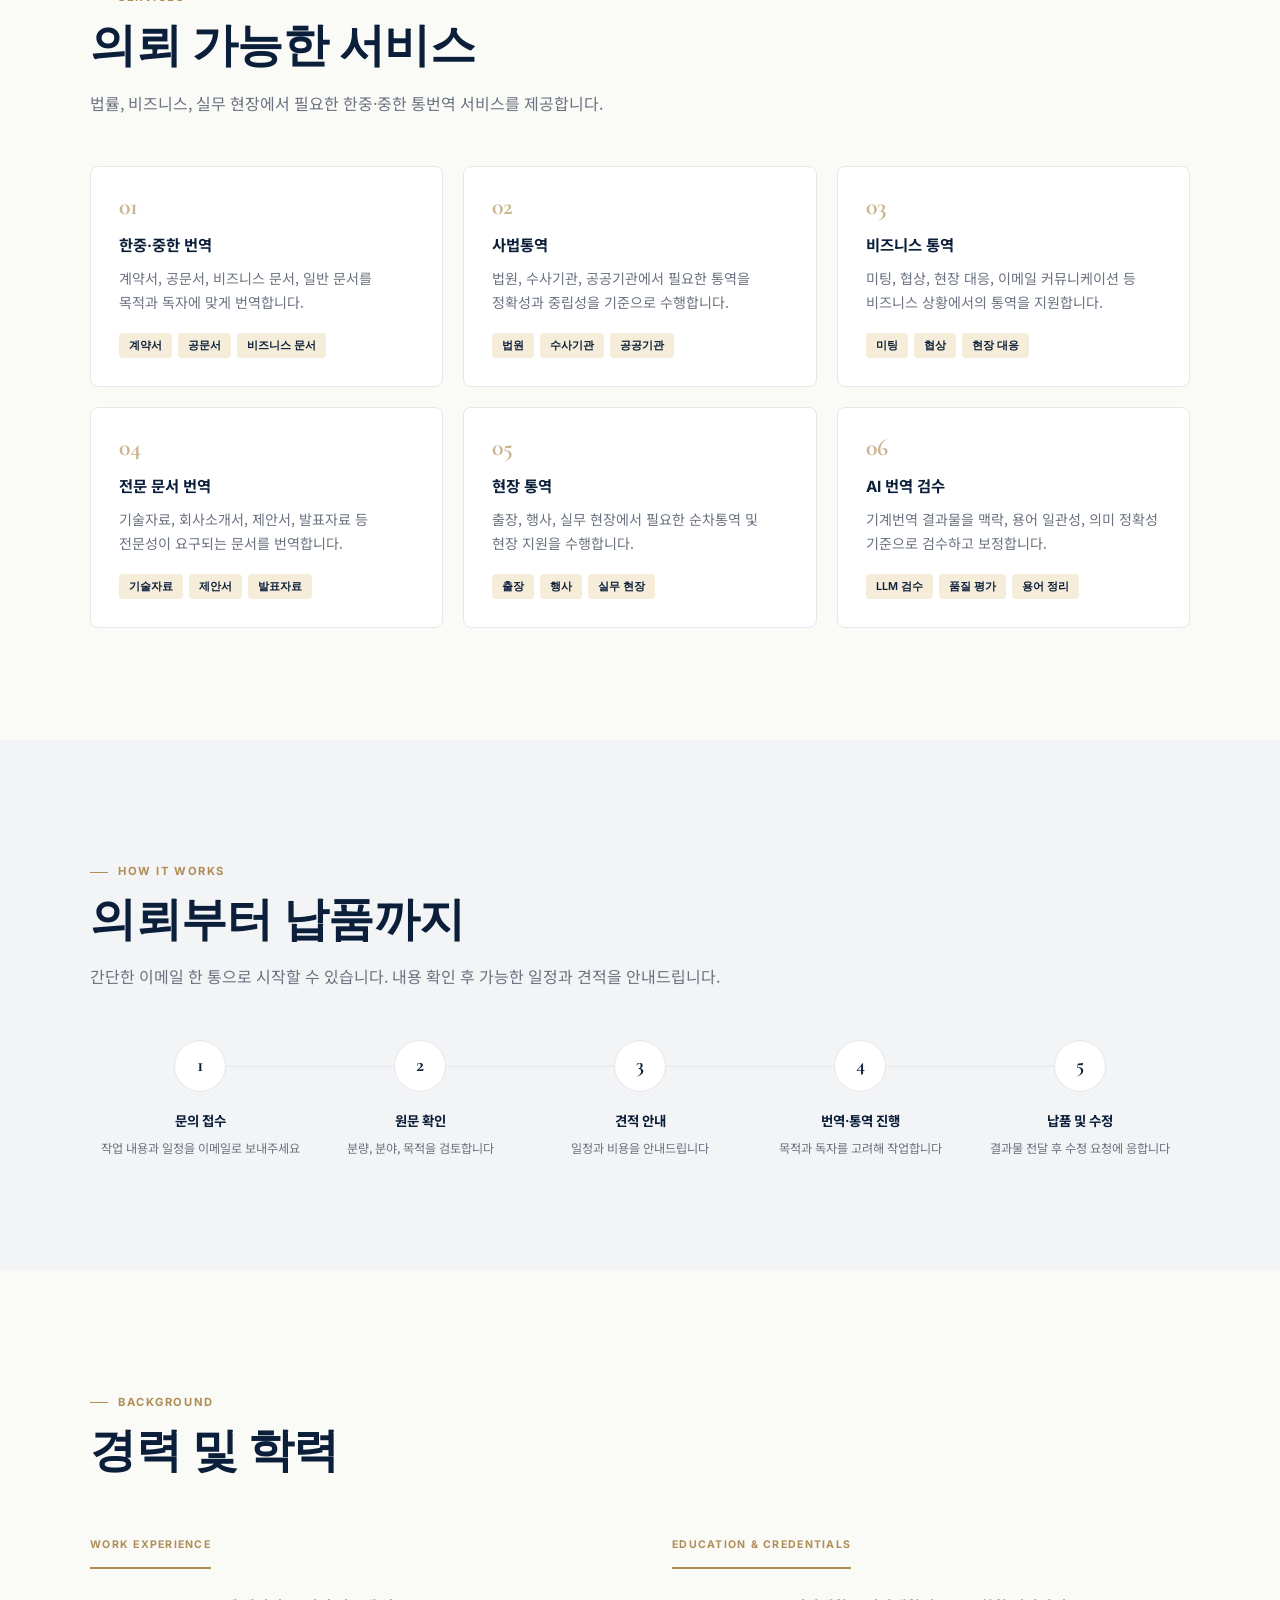
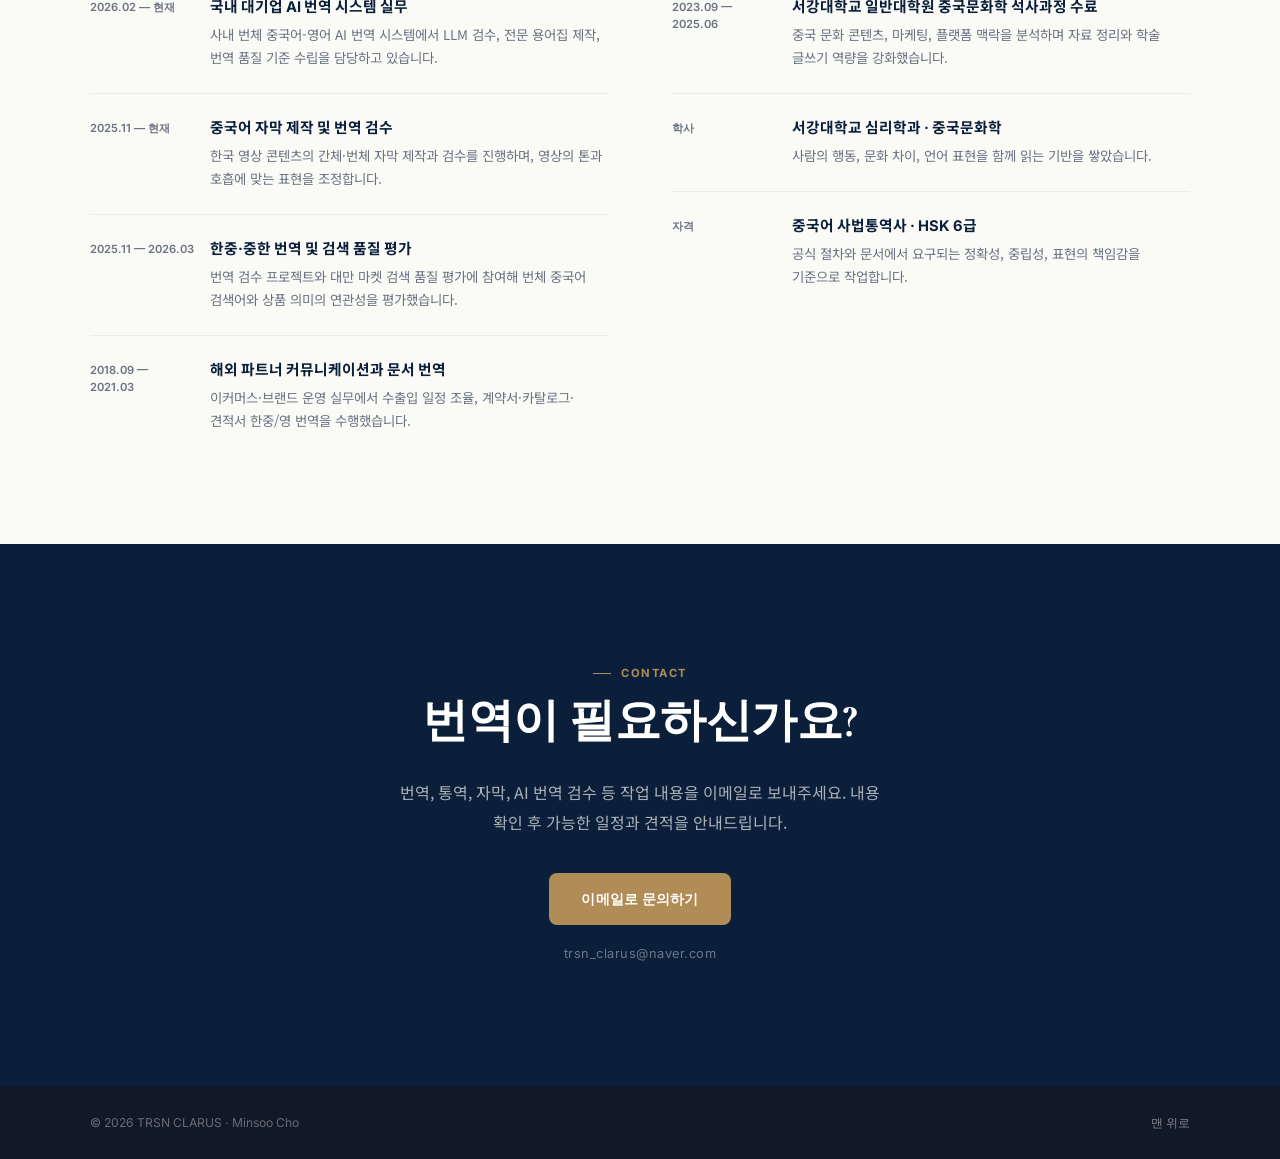
==== commit 29f82732: "redesign: premium brand UI — Deep Navy, Muted Gold, Cormorant Garamond - New design system: Deep Nav" ====
--- a/index.html
+++ b/index.html
@@ -3,234 +3,339 @@
 <head>
   <meta charset="UTF-8" />
   <meta name="viewport" content="width=device-width, initial-scale=1.0" />
-  <meta name="description" content="Clarus / Minsoo Cho의 중국어 통번역, 사법통역, 문서 번역, AI 번역 검수 및 로컬 LLM 번역 시스템 실무 프로필." />
-  <title>Clarus | Chinese-Korean Translation & AI Review</title>
-  <link rel="alternate" hreflang="ko" href="index.html" />
-  <link rel="alternate" hreflang="zh" href="zh.html" />
+  <meta name="description" content="TRSN CLARUS — 한중·중한 번역, 사법통역, 비즈니스 통역, 전문 문서 번역, AI 번역 검수. 정확한 의미와 맥락을 전달하는 전문 통번역 서비스." />
+  <meta property="og:title" content="TRSN CLARUS | 전문 통번역 서비스" />
+  <meta property="og:description" content="한중·중한 번역, 사법통역, 비즈니스 통역, AI 번역 검수. 언어의 경계를 명료하게 넘는 전문 통번역 서비스." />
+  <meta property="og:url" content="https://trsnclarus.com/" />
+  <meta property="og:type" content="website" />
+  <link rel="canonical" href="https://trsnclarus.com/" />
+  <link rel="alternate" hreflang="ko" href="https://trsnclarus.com/" />
+  <link rel="alternate" hreflang="zh" href="https://trsnclarus.com/zh.html" />
+  <title>TRSN CLARUS | 한중 통번역 · 사법통역 · AI 번역 검수</title>
   <link rel="preconnect" href="https://fonts.googleapis.com">
   <link rel="preconnect" href="https://fonts.gstatic.com" crossorigin>
-  <link href="https://fonts.googleapis.com/css2?family=Noto+Sans+KR:wght@400;500;600;700;800&family=Inter:wght@500;600;700;800&display=swap" rel="stylesheet">
+  <link href="https://fonts.googleapis.com/css2?family=Cormorant+Garamond:ital,wght@0,600;0,700;1,600&family=Noto+Sans+KR:wght@400;500;700&family=Inter:wght@500;600;700&display=swap" rel="stylesheet">
   <link rel="stylesheet" href="styles-hero-fix.css" />
   <link rel="icon" href="assets/trsn-clarus-mark-crop.png" type="image/png">
 </head>
 <body>
-  <header class="site-header">
-    <a class="brand" href="#top" aria-label="Clarus 홈으로 이동">
-      <img src="assets/trsn-clarus-mark-crop.png" alt="Trsn Clarus" />
-      <span class="brand-copy">
-        <strong>Trsn Clarus</strong>
-        <small>Minsoo Cho</small>
-      </span>
-    </a>
-    <nav class="nav-links" aria-label="주요 메뉴">
-      <a href="#reason">의뢰 이유</a>
-      <a href="#experience">경력</a>
-      <a href="#education">학력</a>
-      <a href="#projects">프로젝트</a>
-      <a href="#contact">문의</a>
-    </nav>
-    <div class="language-switch" aria-label="언어 선택">
-      <a aria-current="page" href="index.html">KR</a>
-      <a href="zh.html">中文</a>
+
+  <header class="site-header" data-header>
+    <div class="header-inner">
+      <a class="brand" href="#top" aria-label="TRSN CLARUS 홈으로 이동">
+        <img src="assets/trsn-clarus-mark-crop.png" alt="" class="brand-mark" aria-hidden="true" />
+        <span class="brand-name">TRSN CLARUS</span>
+      </a>
+      <nav aria-label="주요 메뉴">
+        <ul class="nav-links">
+          <li><a href="#about">About</a></li>
+          <li><a href="#services">Services</a></li>
+          <li><a href="#process">Process</a></li>
+          <li><a href="#experience">이력</a></li>
+          <li><a href="#contact">Contact</a></li>
+        </ul>
+      </nav>
+      <div class="header-right">
+        <div class="lang-switch" aria-label="언어 선택">
+          <a aria-current="page" href="index.html">KR</a>
+          <a href="zh.html">中文</a>
+        </div>
+        <a class="btn-header" href="#contact">문의하기</a>
+        <button class="hamburger" aria-label="메뉴 열기" aria-expanded="false" aria-controls="mobile-nav">
+          <span></span><span></span><span></span>
+        </button>
+      </div>
     </div>
   </header>
 
-  <main id="top" class="page-shell">
-    <section class="hero-section" aria-labelledby="hero-title">
-      <aside class="logo-panel" aria-label="Trsn Clarus identity">
-        <img src="assets/trsn-clarus-signature-crop.png" alt="Trsn Clarus" />
-        <p>Translation · China Desk · AI Review</p>
-      </aside>
-
-      <div class="hero-main">
-        <p class="eyebrow">Chinese-Korean / AI Review</p>
-        <h1 id="hero-title">Clarus</h1>
-        <p class="hero-lead">
-          <span>중국어 문서와 AI 번역 결과를,</span>
-          <span>실제 업무에 쓸 수 있는 언어로 정리합니다.</span>
+  <nav class="mobile-nav" id="mobile-nav" aria-label="모바일 메뉴">
+    <a href="#about">About</a>
+    <a href="#services">Services</a>
+    <a href="#process">Process</a>
+    <a href="#experience">이력</a>
+    <a class="btn-contact-mobile" href="#contact">문의하기</a>
+  </nav>
+
+  <main id="top">
+
+    <section class="hero" aria-labelledby="hero-title">
+      <div class="hero-inner">
+        <div class="hero-content">
+          <p class="hero-eyebrow">TRSN CLARUS · 통번역 전문 서비스</p>
+          <h1 id="hero-title">언어의 경계를<br>명료하게 넘다</h1>
+          <p class="hero-lead">
+            한중·중한 번역, 사법통역, 비즈니스 문서 번역까지—
+            정확한 의미와 맥락을 전달하는 전문 통번역 서비스를 제공합니다.
+          </p>
+          <div class="hero-actions">
+            <a class="btn-primary" href="#contact">문의하기</a>
+            <a class="btn-secondary" href="#services">서비스 보기</a>
+          </div>
+          <div class="hero-trust">
+            <span class="hero-trust-item">중국어 사법통역사</span>
+            <span class="hero-trust-item">HSK 6급</span>
+            <span class="hero-trust-item">AI 번역 시스템 실무</span>
+          </div>
+        </div>
+        <div class="hero-visual" aria-hidden="true">
+          <span class="hero-char">言</span>
+          <div class="hero-card hero-card-1">
+            <p class="hero-card-title">Credentials</p>
+            <p class="hero-card-text">사법통역사 · HSK 6급<br>서강대 석사과정 수료</p>
+          </div>
+          <div class="hero-card hero-card-2">
+            <p class="hero-card-title">Languages</p>
+            <p class="hero-card-text">Korean · Chinese<br>Simplified · Traditional</p>
+          </div>
+        </div>
+      </div>
+    </section>
+
+    <section id="about" class="about" aria-labelledby="about-title">
+      <div class="container">
+        <div>
+          <p class="section-eyebrow">About TRSN CLARUS</p>
+          <h2 class="section-title" id="about-title">단어가 아니라<br>맥락을 전달합니다</h2>
+          <p class="about-body">
+            TRSN CLARUS는 언어의 표면적 의미가 아니라, 문장의 목적과 상황의 맥락을 함께 전달하는 통번역 서비스를 지향합니다.
+            법률, 비즈니스, 실무 현장에서 필요한 통번역을 신중하고 책임감 있게 수행합니다.
+          </p>
+          <div class="about-pillars">
+            <div class="pillar">
+              <p class="pillar-label">Accuracy</p>
+              <p class="pillar-text">목적과 독자에 맞는 정확한 표현 선택</p>
+            </div>
+            <div class="pillar">
+              <p class="pillar-label">Context</p>
+              <p class="pillar-text">문화적 맥락과 뉘앙스를 함께 고려</p>
+            </div>
+            <div class="pillar">
+              <p class="pillar-label">Consistency</p>
+              <p class="pillar-text">용어와 문체의 일관된 기준 유지</p>
+            </div>
+            <div class="pillar">
+              <p class="pillar-label">Discretion</p>
+              <p class="pillar-text">문서 내용의 철저한 기밀 유지</p>
+            </div>
+          </div>
+        </div>
+        <div>
+          <blockquote class="about-quote">
+            "정확한 번역은 단어가 아니라 맥락에서 시작됩니다."
+          </blockquote>
+        </div>
+      </div>
+    </section>
+
+    <section id="services" class="services" aria-labelledby="services-title">
+      <div class="container">
+        <div class="section-head">
+          <p class="section-eyebrow">Services</p>
+          <h2 class="section-title" id="services-title">의뢰 가능한 서비스</h2>
+          <p class="section-lead">법률, 비즈니스, 실무 현장에서 필요한 한중·중한 통번역 서비스를 제공합니다.</p>
+        </div>
+        <div class="services-grid">
+          <article class="service-card">
+            <p class="service-num">01</p>
+            <h3 class="service-title">한중·중한 번역</h3>
+            <p class="service-desc">계약서, 공문서, 비즈니스 문서, 일반 문서를 목적과 독자에 맞게 번역합니다.</p>
+            <div class="service-tags">
+              <span class="tag">계약서</span>
+              <span class="tag">공문서</span>
+              <span class="tag">비즈니스 문서</span>
+            </div>
+          </article>
+          <article class="service-card">
+            <p class="service-num">02</p>
+            <h3 class="service-title">사법통역</h3>
+            <p class="service-desc">법원, 수사기관, 공공기관에서 필요한 통역을 정확성과 중립성을 기준으로 수행합니다.</p>
+            <div class="service-tags">
+              <span class="tag">법원</span>
+              <span class="tag">수사기관</span>
+              <span class="tag">공공기관</span>
+            </div>
+          </article>
+          <article class="service-card">
+            <p class="service-num">03</p>
+            <h3 class="service-title">비즈니스 통역</h3>
+            <p class="service-desc">미팅, 협상, 현장 대응, 이메일 커뮤니케이션 등 비즈니스 상황에서의 통역을 지원합니다.</p>
+            <div class="service-tags">
+              <span class="tag">미팅</span>
+              <span class="tag">협상</span>
+              <span class="tag">현장 대응</span>
+            </div>
+          </article>
+          <article class="service-card">
+            <p class="service-num">04</p>
+            <h3 class="service-title">전문 문서 번역</h3>
+            <p class="service-desc">기술자료, 회사소개서, 제안서, 발표자료 등 전문성이 요구되는 문서를 번역합니다.</p>
+            <div class="service-tags">
+              <span class="tag">기술자료</span>
+              <span class="tag">제안서</span>
+              <span class="tag">발표자료</span>
+            </div>
+          </article>
+          <article class="service-card">
+            <p class="service-num">05</p>
+            <h3 class="service-title">현장 통역</h3>
+            <p class="service-desc">출장, 행사, 실무 현장에서 필요한 순차통역 및 현장 지원을 수행합니다.</p>
+            <div class="service-tags">
+              <span class="tag">출장</span>
+              <span class="tag">행사</span>
+              <span class="tag">실무 현장</span>
+            </div>
+          </article>
+          <article class="service-card">
+            <p class="service-num">06</p>
+            <h3 class="service-title">AI 번역 검수</h3>
+            <p class="service-desc">기계번역 결과물을 맥락, 용어 일관성, 의미 정확성 기준으로 검수하고 보정합니다.</p>
+            <div class="service-tags">
+              <span class="tag">LLM 검수</span>
+              <span class="tag">품질 평가</span>
+              <span class="tag">용어 정리</span>
+            </div>
+          </article>
+        </div>
+      </div>
+    </section>
+
+    <section id="process" class="process" aria-labelledby="process-title">
+      <div class="container">
+        <div class="section-head">
+          <p class="section-eyebrow">How It Works</p>
+          <h2 class="section-title" id="process-title">의뢰부터 납품까지</h2>
+          <p class="section-lead">간단한 이메일 한 통으로 시작할 수 있습니다. 내용 확인 후 가능한 일정과 견적을 안내드립니다.</p>
+        </div>
+        <div class="process-steps">
+          <div class="process-step">
+            <div class="process-num">1</div>
+            <div>
+              <p class="process-step-title">문의 접수</p>
+              <p class="process-step-desc">작업 내용과 일정을 이메일로 보내주세요</p>
+            </div>
+          </div>
+          <div class="process-step">
+            <div class="process-num">2</div>
+            <div>
+              <p class="process-step-title">원문 확인</p>
+              <p class="process-step-desc">분량, 분야, 목적을 검토합니다</p>
+            </div>
+          </div>
+          <div class="process-step">
+            <div class="process-num">3</div>
+            <div>
+              <p class="process-step-title">견적 안내</p>
+              <p class="process-step-desc">일정과 비용을 안내드립니다</p>
+            </div>
+          </div>
+          <div class="process-step">
+            <div class="process-num">4</div>
+            <div>
+              <p class="process-step-title">번역·통역 진행</p>
+              <p class="process-step-desc">목적과 독자를 고려해 작업합니다</p>
+            </div>
+          </div>
+          <div class="process-step">
+            <div class="process-num">5</div>
+            <div>
+              <p class="process-step-title">납품 및 수정</p>
+              <p class="process-step-desc">결과물 전달 후 수정 요청에 응합니다</p>
+            </div>
+          </div>
+        </div>
+      </div>
+    </section>
+
+    <section id="experience" class="experience" aria-labelledby="experience-title">
+      <div class="container">
+        <div class="section-head">
+          <p class="section-eyebrow">Background</p>
+          <h2 class="section-title" id="experience-title">경력 및 학력</h2>
+        </div>
+        <div class="exp-grid">
+          <div>
+            <p class="exp-col-label">Work Experience</p>
+            <div class="timeline">
+              <div class="tl-item">
+                <p class="tl-time">2026.02 — 현재</p>
+                <div>
+                  <p class="tl-title">국내 대기업 AI 번역 시스템 실무</p>
+                  <p class="tl-desc">사내 번체 중국어-영어 AI 번역 시스템에서 LLM 검수, 전문 용어집 제작, 번역 품질 기준 수립을 담당하고 있습니다.</p>
+                </div>
+              </div>
+              <div class="tl-item">
+                <p class="tl-time">2025.11 — 현재</p>
+                <div>
+                  <p class="tl-title">중국어 자막 제작 및 번역 검수</p>
+                  <p class="tl-desc">한국 영상 콘텐츠의 간체·번체 자막 제작과 검수를 진행하며, 영상의 톤과 호흡에 맞는 표현을 조정합니다.</p>
+                </div>
+              </div>
+              <div class="tl-item">
+                <p class="tl-time">2025.11 — 2026.03</p>
+                <div>
+                  <p class="tl-title">한중·중한 번역 및 검색 품질 평가</p>
+                  <p class="tl-desc">번역 검수 프로젝트와 대만 마켓 검색 품질 평가에 참여해 번체 중국어 검색어와 상품 의미의 연관성을 평가했습니다.</p>
+                </div>
+              </div>
+              <div class="tl-item">
+                <p class="tl-time">2018.09 — 2021.03</p>
+                <div>
+                  <p class="tl-title">해외 파트너 커뮤니케이션과 문서 번역</p>
+                  <p class="tl-desc">이커머스·브랜드 운영 실무에서 수출입 일정 조율, 계약서·카탈로그·견적서 한중/영 번역을 수행했습니다.</p>
+                </div>
+              </div>
+            </div>
+          </div>
+          <div>
+            <p class="exp-col-label">Education &amp; Credentials</p>
+            <div class="timeline">
+              <div class="tl-item">
+                <p class="tl-time">2023.09 — 2025.06</p>
+                <div>
+                  <p class="tl-title">서강대학교 일반대학원 중국문화학 석사과정 수료</p>
+                  <p class="tl-desc">중국 문화 콘텐츠, 마케팅, 플랫폼 맥락을 분석하며 자료 정리와 학술 글쓰기 역량을 강화했습니다.</p>
+                </div>
+              </div>
+              <div class="tl-item">
+                <p class="tl-time">학사</p>
+                <div>
+                  <p class="tl-title">서강대학교 심리학과 · 중국문화학</p>
+                  <p class="tl-desc">사람의 행동, 문화 차이, 언어 표현을 함께 읽는 기반을 쌓았습니다.</p>
+                </div>
+              </div>
+              <div class="tl-item">
+                <p class="tl-time">자격</p>
+                <div>
+                  <p class="tl-title">중국어 사법통역사 · HSK 6급</p>
+                  <p class="tl-desc">공식 절차와 문서에서 요구되는 정확성, 중립성, 표현의 책임감을 기준으로 작업합니다.</p>
+                </div>
+              </div>
+            </div>
+          </div>
+        </div>
+      </div>
+    </section>
+
+    <section id="contact" class="contact" aria-labelledby="contact-title">
+      <div class="container">
+        <p class="section-eyebrow">Contact</p>
+        <h2 class="section-title" id="contact-title">번역이 필요하신가요?</h2>
+        <p class="contact-lead">
+          번역, 통역, 자막, AI 번역 검수 등 작업 내용을 이메일로 보내주세요.
+          내용 확인 후 가능한 일정과 견적을 안내드립니다.
         </p>
-        <p class="hero-copy">
-          서강대학교에서 심리학과 중국문화를 공부하고, 일반대학원 중국문화학 석사과정을 수료했습니다.
-          중국어권 문서와 비즈니스 커뮤니케이션, 사법통역, 영상 자막, AI 번역 검수 경험을 바탕으로
-          번역문이 목적과 독자에게 맞게 작동하는지 확인합니다.
-        </p>
-        <div class="hero-actions">
-          <a class="button primary" href="#contact">이메일 문의</a>
-          <a class="button secondary" href="#experience">약력 보기</a>
-        </div>
-      </div>
-
-      <aside class="profile-card" aria-label="핵심 프로필">
-        <h2>Profile</h2>
-        <dl>
-          <div><dt>Work</dt><dd>한중·중한 번역, 사법통역, AI 번역 검수</dd></div>
-          <div><dt>Focus</dt><dd>문서 맥락, 용어 일관성, 중국어권 표현</dd></div>
-          <div><dt>Base</dt><dd>서강대학교 심리학 · 중국문화학</dd></div>
-          <div><dt>Graduate</dt><dd>중국문화학 석사과정 수료</dd></div>
-          <div><dt>Context</dt><dd>중국 생활 경험 기반 문화·언어 감각</dd></div>
-        </dl>
-      </aside>
-    </section>
-
-    <section class="proof-bar" aria-label="핵심 신뢰 요소">
-      <span>중국어 사법통역사</span>
-      <span>HSK 6급</span>
-      <span>AI 번역 시스템 실무</span>
-      <span>자막 · 문서 · 검색 품질 평가</span>
-    </section>
-
-    <section id="reason" class="section reason-section">
-      <div class="section-head">
-        <p class="section-kicker">Why Clarus</p>
-        <h2>
-          <span>AI 번역은 빠릅니다.</span>
-          <span>다만 최종 문서는 아직 사람의 판단이 필요합니다.</span>
-        </h2>
-      </div>
-      <div class="reason-grid">
-        <article>
-          <span>01</span>
-          <h3>문맥을 맞춥니다</h3>
-          <p>AI가 놓치기 쉬운 문서 목적, 독자, 공식성, 업무 상황을 기준으로 표현을 다시 봅니다.</p>
-        </article>
-        <article>
-          <span>02</span>
-          <h3>용어를 고정합니다</h3>
-          <p>계약서, 제품자료, 기술문서처럼 반복 용어가 중요한 문서는 용어 기준을 맞춰 정리합니다.</p>
-        </article>
-        <article>
-          <span>03</span>
-          <h3>위험한 직역을 걸러냅니다</h3>
-          <p>뜻은 맞아 보여도 실제 중국어권 독자에게 어색하거나 오해될 수 있는 표현을 검수합니다.</p>
-        </article>
-      </div>
-    </section>
-
-    <section id="experience" class="section timeline-section">
-      <div class="section-head">
-        <p class="section-kicker">Experience</p>
-        <h2>경력</h2>
-      </div>
-      <div class="timeline">
-        <article>
-          <time>2026.02 - 현재</time>
-          <div>
-            <h3>국내 대기업 AI 번역 시스템 실무</h3>
-            <p>사내 번체 중국어-영어 AI 번역 시스템에서 LLM 검수, 전문 용어집 제작, 번역 품질 기준 수립을 담당하고 있습니다.</p>
-          </div>
-        </article>
-        <article>
-          <time>2025.11 - 현재</time>
-          <div>
-            <h3>중국어 자막 제작 및 번역 검수</h3>
-            <p>한국 영상 콘텐츠의 중국어 간체·번체 자막 제작과 검수를 진행하며, 영상의 톤과 호흡에 맞는 표현을 조정합니다.</p>
-          </div>
-        </article>
-        <article>
-          <time>2025.11 - 2026.03</time>
-          <div>
-            <h3>한중·중한 번역 및 검색 품질 평가</h3>
-            <p>번역 검수 프로젝트와 대만 마켓 검색 품질 평가에 참여해 번체 중국어 검색어와 상품 의미의 연관성을 평가했습니다.</p>
-          </div>
-        </article>
-        <article>
-          <time>2018.09 - 2021.03</time>
-          <div>
-            <h3>해외 파트너 커뮤니케이션과 문서 번역</h3>
-            <p>이커머스와 브랜드 운영 실무에서 수출입 일정 조율, 계약서·카탈로그·견적서 한중/영 번역, 제품자료 정리를 수행했습니다.</p>
-          </div>
-        </article>
-      </div>
-    </section>
-
-    <section id="education" class="section timeline-section">
-      <div class="section-head">
-        <p class="section-kicker">Education</p>
-        <h2>학력 및 자격</h2>
-      </div>
-      <div class="timeline">
-        <article>
-          <time>2023.09 - 2025.06</time>
-          <div>
-            <h3>서강대학교 일반대학원 중국문화학 석사과정 수료</h3>
-            <p>중국 문화 콘텐츠, 마케팅, 플랫폼 맥락을 분석하며 자료 정리와 학술 글쓰기 역량을 강화했습니다.</p>
-          </div>
-        </article>
-        <article>
-          <time>학사</time>
-          <div>
-            <h3>서강대학교 심리학과 · 중국문화학</h3>
-            <p>사람의 행동, 문화 차이, 언어 표현을 함께 읽는 기반을 쌓았습니다.</p>
-          </div>
-        </article>
-        <article>
-          <time>자격</time>
-          <div>
-            <h3>중국어 사법통역사 · HSK 6급</h3>
-            <p>공식 절차와 문서에서 요구되는 정확성, 중립성, 표현의 책임감을 기준으로 작업합니다.</p>
-          </div>
-        </article>
-      </div>
-    </section>
-
-    <section id="projects" class="section project-section">
-      <div class="section-head">
-        <p class="section-kicker">Projects</p>
-        <h2>프로젝트</h2>
-      </div>
-      <div class="project-list">
-        <article>
-          <h3>LLM 기반 번역 툴 검수 및 용어집 작업</h3>
-          <dl>
-            <div><dt>역할</dt><dd>통번역, LLM 검수, 전문 용어집 제작, 기능 개선 지원</dd></div>
-            <div><dt>역량</dt><dd>번체 중국어, 영어, Python, Ollama, OCR, QA</dd></div>
-          </dl>
-          <p>기술·업무 문서에 특화된 번역 시스템에서 용어 일관성, 문장 정렬, PDF 문서 처리, 검수 기준을 다뤘습니다.</p>
-        </article>
-        <article>
-          <h3>한국 영상 콘텐츠 중국어 자막 제작</h3>
-          <dl>
-            <div><dt>역할</dt><dd>간체·번체 중국어 자막 제작 및 검수</dd></div>
-            <div><dt>역량</dt><dd>중국어 표현, 영상 맥락, 자연스러운 문장 조율</dd></div>
-          </dl>
-          <p>한국어 영상의 의미와 톤을 중국어권 시청자가 이해할 수 있도록 문장 길이, 호흡, 표현 방식을 조정했습니다.</p>
-        </article>
-        <article>
-          <h3>대만 마켓 검색 품질 평가</h3>
-          <dl>
-            <div><dt>역할</dt><dd>번체 중국어 검색어와 상품 연관성 평가</dd></div>
-            <div><dt>역량</dt><dd>의미 판단, AI 학습 데이터, 검색 품질 평가</dd></div>
-          </dl>
-          <p>검색어와 상품 간 의미적 연관성을 평가하며 AI 학습 데이터 구축 과정에 참여했습니다.</p>
-        </article>
-      </div>
-    </section>
-
-    <section id="services" class="section services-section">
-      <div class="section-head">
-        <p class="section-kicker">Services</p>
-        <h2>의뢰 가능한 작업</h2>
-      </div>
-      <ul class="service-list">
-        <li><strong>한중 / 중한 번역</strong><span>문서, 콘텐츠, 이메일, 제품자료를 목적과 독자에 맞게 번역합니다.</span></li>
-        <li><strong>사법통역 및 공공기관 관련 통역</strong><span>공식 절차에서 필요한 정확성과 중립성을 고려합니다.</span></li>
-        <li><strong>비즈니스 문서 번역</strong><span>계약서, 제안서, 견적서, 파트너 커뮤니케이션 문서를 정리합니다.</span></li>
-        <li><strong>AI 번역 품질 검토</strong><span>문맥, 용어 일관성, 의미 정확성, 사용 목적 기준으로 평가합니다.</span></li>
-        <li><strong>로컬 LLM / 번역 시스템 테스트</strong><span>번역 워크플로우, 용어집, OCR 문서 처리 테스트를 지원합니다.</span></li>
-      </ul>
-    </section>
-
-    <section id="contact" class="section contact-section">
-      <p class="section-kicker">Contact</p>
-      <h2>작업 범위와 일정에 따라 견적을 안내드립니다.</h2>
-      <p>번역, 통역, 자막, AI 번역 평가, 로컬 LLM 번역 시스템 테스트 관련 의뢰를 이메일로 보내주세요.</p>
-      <a class="contact-link" href="mailto:trsn_clarus@naver.com">trsn_clarus@naver.com</a>
-    </section>
+        <a class="btn-contact" href="mailto:trsn_clarus@naver.com">이메일로 문의하기</a>
+        <p class="contact-email">trsn_clarus@naver.com</p>
+      </div>
+    </section>
+
   </main>
 
   <footer class="site-footer">
-    <span>© <span data-year></span> Clarus · Minsoo Cho</span>
-    <a href="#top">맨 위로</a>
+    <div class="footer-inner">
+      <span>© <span data-year></span> TRSN CLARUS · Minsoo Cho</span>
+      <a href="#top">맨 위로</a>
+    </div>
   </footer>
 
   <script src="script.js"></script>
--- a/styles-hero-fix.css
+++ b/styles-hero-fix.css
@@ -1,687 +1,950 @@
+/* =============================================
+   TRSN CLARUS — Design System v3
+   Deep Navy · Warm White · Muted Gold
+   ============================================= */
+
+/* ── Tokens ── */
 :root {
-  --bg: #f0ebe4;
-  --paper: #f8f3f1;
-  --ink: #111214;
-  --ink-soft: #30302d;
-  --muted: #686660;
-  --line: #ded7ce;
-  --line-strong: #b8ad9e;
-  --accent: #746b58;
-  --accent-deep: #565042;
-  --accent-soft: #eee5da;
-  --white: #ffffff;
-  --shadow: 0 24px 80px rgba(33, 30, 25, 0.1);
-}
-
-* {
-  box-sizing: border-box;
-}
-
-html {
-  scroll-behavior: smooth;
-}
+  --navy:       #0B1F3A;
+  --navy-soft:  #1A3154;
+  --ink:        #111827;
+  --bg:         #FAFAF7;
+  --surface:    #F3F4F6;
+  --surface-up: #FFFFFF;
+  --line:       #E5E7EB;
+  --line-soft:  #EEEDE9;
+  --gold:       #B08D57;
+  --gold-light: #F5EDD9;
+  --muted:      #6B7280;
+  --white:      #FFFFFF;
+  --radius:     8px;
+  --shadow-sm:  0 2px 8px rgba(11, 31, 58, 0.06);
+  --shadow-md:  0 8px 32px rgba(11, 31, 58, 0.10);
+  --shadow-lg:  0 24px 64px rgba(11, 31, 58, 0.13);
+  --max-w:      1100px;
+}
+
+/* ── Reset ── */
+*, *::before, *::after { box-sizing: border-box; }
+html { scroll-behavior: smooth; }
 
 body {
   margin: 0;
   overflow-x: hidden;
+  background: var(--bg);
   color: var(--ink);
-  background:
-    linear-gradient(90deg, rgba(74, 68, 56, 0.05) 1px, transparent 1px) 0 0 / 72px 72px,
-    var(--bg);
   font-family: "Noto Sans KR", "Inter", system-ui, sans-serif;
-  line-height: 1.72;
-}
-
-::selection {
-  background: var(--accent);
-  color: var(--white);
-}
-
-a {
-  color: inherit;
-  text-decoration: none;
-}
-
-p,
-h1,
-h2,
-h3 {
+  font-size: 1rem;
+  line-height: 1.75;
+  -webkit-font-smoothing: antialiased;
+}
+
+::selection { background: var(--navy); color: var(--white); }
+a { color: inherit; text-decoration: none; }
+img { display: block; max-width: 100%; }
+ul, ol { margin: 0; padding: 0; list-style: none; }
+
+p, h1, h2, h3, h4 {
+  margin: 0;
   word-break: keep-all;
   overflow-wrap: anywhere;
 }
 
+:lang(zh) p,
+:lang(zh) h1,
+:lang(zh) h2,
+:lang(zh) h3,
+:lang(zh) h4 {
+  word-break: normal;
+  line-break: strict;
+  overflow-wrap: break-word;
+}
+
+/* ── Layout helper ── */
+.container {
+  width: min(100% - 48px, var(--max-w));
+  margin-inline: auto;
+}
+
+/* =============================================
+   HEADER
+   ============================================= */
 .site-header {
   position: sticky;
   top: 0;
-  z-index: 10;
+  z-index: 100;
+  background: rgba(250, 250, 247, 0.95);
+  backdrop-filter: blur(16px);
+  -webkit-backdrop-filter: blur(16px);
+  border-bottom: 1px solid var(--line);
+  transition: box-shadow 200ms ease;
+}
+
+.site-header.is-scrolled {
+  box-shadow: var(--shadow-sm);
+}
+
+.header-inner {
+  display: flex;
+  align-items: center;
+  justify-content: space-between;
+  gap: 24px;
+  height: 64px;
+  width: min(100% - 48px, var(--max-w));
+  margin-inline: auto;
+}
+
+.brand {
+  display: flex;
+  align-items: center;
+  gap: 10px;
+  flex-shrink: 0;
+}
+
+.brand-mark {
+  width: 34px;
+  height: 34px;
+  border-radius: 50%;
+  border: 1px solid var(--line);
+  object-fit: contain;
+}
+
+.brand-name {
+  font-family: "Inter", sans-serif;
+  font-size: 0.82rem;
+  font-weight: 700;
+  letter-spacing: 0.09em;
+  color: var(--navy);
+  text-transform: uppercase;
+}
+
+.nav-links {
+  display: flex;
+  align-items: center;
+  gap: clamp(16px, 2.5vw, 36px);
+}
+
+.nav-links a {
+  font-family: "Inter", sans-serif;
+  font-size: 0.78rem;
+  font-weight: 600;
+  color: var(--muted);
+  letter-spacing: 0.04em;
+  transition: color 150ms;
+}
+
+.nav-links a:hover { color: var(--navy); }
+
+.header-right {
+  display: flex;
+  align-items: center;
+  gap: 14px;
+  flex-shrink: 0;
+}
+
+.lang-switch {
+  display: flex;
+  align-items: center;
+  gap: 2px;
+  font-family: "Inter", sans-serif;
+  font-size: 0.74rem;
+  font-weight: 600;
+}
+
+.lang-switch a {
+  padding: 4px 9px;
+  border-radius: 4px;
+  color: var(--muted);
+  transition: background 150ms, color 150ms;
+}
+
+.lang-switch a[aria-current="page"] {
+  background: var(--navy);
+  color: var(--white);
+}
+
+.lang-switch a:not([aria-current]):hover {
+  background: var(--surface);
+  color: var(--navy);
+}
+
+.btn-header {
+  display: inline-flex;
+  align-items: center;
+  height: 36px;
+  padding: 0 18px;
+  background: var(--navy);
+  color: var(--white);
+  font-family: "Inter", sans-serif;
+  font-size: 0.76rem;
+  font-weight: 700;
+  letter-spacing: 0.03em;
+  border-radius: var(--radius);
+  transition: background 150ms, transform 120ms;
+  white-space: nowrap;
+}
+
+.btn-header:hover {
+  background: var(--navy-soft);
+  transform: translateY(-1px);
+}
+
+/* Hamburger */
+.hamburger {
+  display: none;
+  flex-direction: column;
+  justify-content: center;
+  gap: 5px;
+  width: 36px;
+  height: 36px;
+  padding: 0;
+  background: none;
+  border: none;
+  cursor: pointer;
+  flex-shrink: 0;
+}
+
+.hamburger span {
+  display: block;
+  width: 22px;
+  height: 2px;
+  background: var(--navy);
+  border-radius: 2px;
+  transition: transform 200ms, opacity 200ms;
+  transform-origin: center;
+}
+
+.hamburger.is-open span:nth-child(1) { transform: translateY(7px) rotate(45deg); }
+.hamburger.is-open span:nth-child(2) { opacity: 0; transform: scaleX(0); }
+.hamburger.is-open span:nth-child(3) { transform: translateY(-7px) rotate(-45deg); }
+
+/* Mobile drawer */
+.mobile-nav {
+  display: none;
+  position: fixed;
+  inset: 64px 0 0;
+  background: var(--bg);
+  border-top: 1px solid var(--line);
+  padding: 28px 24px 40px;
+  z-index: 99;
+  flex-direction: column;
+  gap: 0;
+  overflow-y: auto;
+}
+
+.mobile-nav.is-open { display: flex; }
+
+.mobile-nav a {
+  display: block;
+  padding: 16px 0;
+  font-size: 1rem;
+  font-weight: 600;
+  color: var(--navy);
+  border-bottom: 1px solid var(--line);
+}
+
+.mobile-nav .btn-contact-mobile {
+  display: block;
+  margin-top: 24px;
+  text-align: center;
+  padding: 15px;
+  background: var(--navy);
+  color: var(--white);
+  border-radius: var(--radius);
+  font-family: "Inter", sans-serif;
+  font-size: 0.88rem;
+  font-weight: 700;
+  border-bottom: none;
+}
+
+/* =============================================
+   HERO
+   ============================================= */
+.hero {
+  padding-block: clamp(72px, 12vw, 120px);
+  overflow: visible;
+}
+
+.hero-inner {
   display: grid;
-  grid-template-columns: auto minmax(0, 1fr) auto;
-  align-items: center;
-  gap: 24px;
-  border-bottom: 1px solid rgba(221, 216, 207, 0.9);
-  background: rgba(248, 243, 241, 0.93);
-  padding: 14px clamp(20px, 4vw, 54px);
-  backdrop-filter: blur(18px);
-}
-
-.brand {
+  grid-template-columns: 1fr 360px;
+  gap: clamp(40px, 6vw, 72px);
+  align-items: center;
+  width: min(100% - 48px, var(--max-w));
+  margin-inline: auto;
+}
+
+.hero-eyebrow {
   display: inline-flex;
   align-items: center;
-  gap: 11px;
-}
-
-.brand img {
-  width: 44px;
-  height: 44px;
-  border: 1px solid rgba(116, 107, 88, 0.28);
-  border-radius: 999px;
+  gap: 10px;
+  margin-bottom: 20px;
+  font-family: "Inter", sans-serif;
+  font-size: 0.72rem;
+  font-weight: 700;
+  letter-spacing: 0.12em;
+  text-transform: uppercase;
+  color: var(--gold);
+}
+
+.hero-eyebrow::before {
+  content: "";
   display: block;
-  object-fit: contain;
-}
-
-.brand-copy {
+  width: 22px;
+  height: 1px;
+  background: var(--gold);
+  flex-shrink: 0;
+}
+
+.hero h1 {
+  font-family: "Cormorant Garamond", "Georgia", "Noto Serif KR", serif;
+  font-size: clamp(2.8rem, 5.5vw, 4.6rem);
+  font-weight: 700;
+  line-height: 1.14;
+  color: var(--navy);
+  letter-spacing: -0.01em;
+  margin-bottom: 24px;
+}
+
+.hero-lead {
+  font-size: clamp(0.96rem, 1.4vw, 1.06rem);
+  color: var(--muted);
+  line-height: 1.85;
+  max-width: 520px;
+  margin-bottom: 36px;
+}
+
+.hero-actions {
+  display: flex;
+  flex-wrap: wrap;
+  gap: 12px;
+  margin-bottom: 44px;
+}
+
+.btn-primary {
+  display: inline-flex;
+  align-items: center;
+  height: 48px;
+  padding: 0 28px;
+  background: var(--navy);
+  color: var(--white);
+  font-family: "Inter", sans-serif;
+  font-size: 0.86rem;
+  font-weight: 700;
+  border-radius: var(--radius);
+  transition: background 150ms, transform 120ms, box-shadow 150ms;
+  white-space: nowrap;
+}
+
+.btn-primary:hover {
+  background: var(--navy-soft);
+  transform: translateY(-2px);
+  box-shadow: 0 8px 24px rgba(11, 31, 58, 0.22);
+}
+
+.btn-secondary {
+  display: inline-flex;
+  align-items: center;
+  height: 48px;
+  padding: 0 28px;
+  background: transparent;
+  color: var(--navy);
+  font-family: "Inter", sans-serif;
+  font-size: 0.86rem;
+  font-weight: 700;
+  border: 1.5px solid var(--line);
+  border-radius: var(--radius);
+  transition: border-color 150ms, transform 120ms;
+  white-space: nowrap;
+}
+
+.btn-secondary:hover {
+  border-color: var(--navy);
+  transform: translateY(-2px);
+}
+
+.hero-trust {
+  display: flex;
+  flex-wrap: wrap;
+  gap: 8px 20px;
+  align-items: center;
+}
+
+.hero-trust-item {
+  display: flex;
+  align-items: center;
+  gap: 7px;
+  font-family: "Inter", sans-serif;
+  font-size: 0.76rem;
+  font-weight: 600;
+  color: var(--muted);
+}
+
+.hero-trust-item::before {
+  content: "";
+  display: block;
+  width: 5px;
+  height: 5px;
+  background: var(--gold);
+  border-radius: 50%;
+  flex-shrink: 0;
+}
+
+/* Hero visual panel */
+.hero-visual {
+  position: relative;
+  height: 400px;
+  background: linear-gradient(145deg, #F5EDD9 0%, #EDE3CE 100%);
+  border-radius: 12px;
+  border: 1px solid rgba(176, 141, 87, 0.22);
+  display: flex;
+  align-items: center;
+  justify-content: center;
+}
+
+.hero-char {
+  font-family: "Cormorant Garamond", Georgia, serif;
+  font-size: 220px;
+  font-weight: 700;
+  color: var(--navy);
+  opacity: 0.055;
+  line-height: 1;
+  user-select: none;
+  pointer-events: none;
+  letter-spacing: -0.04em;
+}
+
+.hero-card {
+  position: absolute;
+  background: var(--white);
+  border: 1px solid var(--line);
+  border-radius: var(--radius);
+  padding: 16px 20px;
+  box-shadow: var(--shadow-md);
+  min-width: 175px;
+}
+
+.hero-card-title {
+  font-family: "Inter", sans-serif;
+  font-size: 0.64rem;
+  font-weight: 700;
+  text-transform: uppercase;
+  letter-spacing: 0.1em;
+  color: var(--gold);
+  margin-bottom: 6px;
+}
+
+.hero-card-text {
+  font-family: "Inter", sans-serif;
+  font-size: 0.82rem;
+  font-weight: 600;
+  color: var(--navy);
+  line-height: 1.55;
+}
+
+.hero-card-1 { top: 28px; right: 20px; }
+.hero-card-2 { bottom: 40px; left: 20px; }
+
+/* =============================================
+   SECTION COMMONS
+   ============================================= */
+.section-eyebrow {
+  display: inline-flex;
+  align-items: center;
+  gap: 10px;
+  margin-bottom: 10px;
+  font-family: "Inter", sans-serif;
+  font-size: 0.7rem;
+  font-weight: 700;
+  letter-spacing: 0.14em;
+  text-transform: uppercase;
+  color: var(--gold);
+}
+
+.section-eyebrow::before {
+  content: "";
+  display: block;
+  width: 18px;
+  height: 1px;
+  background: var(--gold);
+  flex-shrink: 0;
+}
+
+.section-title {
+  font-family: "Cormorant Garamond", "Georgia", "Noto Serif KR", serif;
+  font-size: clamp(2rem, 3.8vw, 2.9rem);
+  font-weight: 700;
+  color: var(--navy);
+  line-height: 1.22;
+  letter-spacing: -0.01em;
+  margin-bottom: 14px;
+}
+
+.section-lead {
+  font-size: 1rem;
+  color: var(--muted);
+  line-height: 1.82;
+}
+
+.section-head {
+  margin-bottom: 48px;
+}
+
+/* =============================================
+   ABOUT
+   ============================================= */
+.about {
+  background: var(--navy);
+  padding-block: clamp(64px, 10vw, 112px);
+}
+
+.about .container {
   display: grid;
-  gap: 1px;
+  grid-template-columns: 1fr 1fr;
+  gap: clamp(40px, 6vw, 80px);
+  align-items: center;
+}
+
+.about .section-eyebrow { color: var(--gold); }
+.about .section-eyebrow::before { background: var(--gold); }
+.about .section-title { color: var(--white); }
+
+.about-body {
+  font-size: 1rem;
+  color: rgba(255, 255, 255, 0.72);
+  line-height: 1.88;
+  margin-bottom: 32px;
+}
+
+.about-pillars {
+  display: grid;
+  grid-template-columns: 1fr 1fr;
+  gap: 12px;
+}
+
+.pillar {
+  padding: 18px 20px;
+  border: 1px solid rgba(255, 255, 255, 0.1);
+  border-radius: var(--radius);
+  transition: border-color 200ms, background 200ms;
+}
+
+.pillar:hover {
+  border-color: rgba(176, 141, 87, 0.5);
+  background: rgba(176, 141, 87, 0.07);
+}
+
+.pillar-label {
+  font-family: "Inter", sans-serif;
+  font-size: 0.64rem;
+  font-weight: 700;
+  text-transform: uppercase;
+  letter-spacing: 0.1em;
+  color: var(--gold);
+  margin-bottom: 5px;
+}
+
+.pillar-text {
+  font-size: 0.86rem;
+  color: rgba(255, 255, 255, 0.66);
+  line-height: 1.6;
+}
+
+.about-quote {
+  font-family: "Cormorant Garamond", Georgia, serif;
+  font-size: clamp(1.45rem, 2.6vw, 2rem);
+  font-weight: 600;
+  color: rgba(255, 255, 255, 0.88);
+  line-height: 1.52;
+  padding-left: 24px;
+  border-left: 3px solid var(--gold);
+  font-style: italic;
+}
+
+/* =============================================
+   SERVICES
+   ============================================= */
+.services {
+  padding-block: clamp(64px, 10vw, 112px);
+  background: var(--bg);
+}
+
+.services-grid {
+  display: grid;
+  grid-template-columns: repeat(3, 1fr);
+  gap: 20px;
+}
+
+.service-card {
+  position: relative;
+  padding: 28px;
+  background: var(--surface-up);
+  border: 1px solid var(--line);
+  border-radius: var(--radius);
+  transition: border-color 200ms, box-shadow 200ms, transform 160ms;
+  overflow: hidden;
+}
+
+.service-card::before {
+  content: "";
+  position: absolute;
+  top: 0;
+  left: 0;
+  right: 0;
+  height: 2px;
+  background: var(--gold);
+  opacity: 0;
+  transition: opacity 200ms;
+}
+
+.service-card:hover {
+  border-color: rgba(176, 141, 87, 0.3);
+  box-shadow: var(--shadow-md);
+  transform: translateY(-3px);
+}
+
+.service-card:hover::before { opacity: 1; }
+
+.service-num {
+  font-family: "Cormorant Garamond", Georgia, serif;
+  font-size: 1.5rem;
+  font-weight: 700;
+  color: var(--gold);
+  line-height: 1;
+  margin-bottom: 16px;
+  opacity: 0.65;
+}
+
+.service-title {
   font-family: "Inter", "Noto Sans KR", sans-serif;
-  line-height: 1.05;
-}
-
-.brand-copy strong {
+  font-size: 0.96rem;
+  font-weight: 700;
+  color: var(--navy);
+  margin-bottom: 10px;
+  line-height: 1.4;
+}
+
+.service-desc {
+  font-size: 0.88rem;
+  color: var(--muted);
+  line-height: 1.72;
+}
+
+.service-tags {
+  display: flex;
+  flex-wrap: wrap;
+  gap: 6px;
+  margin-top: 18px;
+}
+
+.tag {
+  display: inline-block;
+  padding: 3px 10px;
+  background: var(--gold-light);
+  color: var(--navy);
+  font-family: "Inter", sans-serif;
+  font-size: 0.68rem;
+  font-weight: 600;
+  border-radius: 4px;
+}
+
+/* =============================================
+   PROCESS
+   ============================================= */
+.process {
+  padding-block: clamp(64px, 10vw, 112px);
+  background: var(--surface);
+}
+
+.process-steps {
+  display: grid;
+  grid-template-columns: repeat(5, 1fr);
+  position: relative;
+}
+
+.process-steps::before {
+  content: "";
+  position: absolute;
+  top: 26px;
+  left: calc(10% + 12px);
+  right: calc(10% + 12px);
+  height: 1px;
+  background: var(--line);
+  z-index: 0;
+}
+
+.process-step {
+  display: flex;
+  flex-direction: column;
+  align-items: center;
+  text-align: center;
+  padding: 0 10px;
+  position: relative;
+  z-index: 1;
+}
+
+.process-num {
+  width: 52px;
+  height: 52px;
+  display: flex;
+  align-items: center;
+  justify-content: center;
+  background: var(--white);
+  border: 1px solid var(--line);
+  border-radius: 50%;
+  font-family: "Cormorant Garamond", Georgia, serif;
+  font-size: 1.25rem;
+  font-weight: 700;
+  color: var(--navy);
+  margin-bottom: 20px;
+  transition: background 200ms, border-color 200ms, color 200ms;
+}
+
+.process-step:hover .process-num {
+  background: var(--navy);
+  color: var(--white);
+  border-color: var(--navy);
+}
+
+.process-step-title {
+  font-family: "Inter", "Noto Sans KR", sans-serif;
+  font-size: 0.84rem;
+  font-weight: 700;
+  color: var(--navy);
+  margin-bottom: 8px;
+  line-height: 1.4;
+}
+
+.process-step-desc {
+  font-size: 0.76rem;
+  color: var(--muted);
+  line-height: 1.65;
+}
+
+/* =============================================
+   EXPERIENCE
+   ============================================= */
+.experience {
+  padding-block: clamp(64px, 10vw, 112px);
+  background: var(--bg);
+}
+
+.exp-grid {
+  display: grid;
+  grid-template-columns: 1fr 1fr;
+  gap: clamp(32px, 5vw, 64px);
+}
+
+.exp-col-label {
+  display: inline-block;
+  font-family: "Inter", sans-serif;
+  font-size: 0.66rem;
+  font-weight: 700;
+  text-transform: uppercase;
+  letter-spacing: 0.12em;
+  color: var(--gold);
+  padding-bottom: 12px;
+  border-bottom: 2px solid var(--gold);
+  margin-bottom: 28px;
+}
+
+.timeline {
+  display: flex;
+  flex-direction: column;
+}
+
+.tl-item {
+  display: grid;
+  grid-template-columns: 104px 1fr;
+  gap: 16px;
+  padding-bottom: 24px;
+  margin-bottom: 24px;
+  border-bottom: 1px solid var(--line-soft);
+}
+
+.tl-item:last-child {
+  border-bottom: none;
+  padding-bottom: 0;
+  margin-bottom: 0;
+}
+
+.tl-time {
+  font-family: "Inter", sans-serif;
+  font-size: 0.7rem;
+  font-weight: 600;
+  color: var(--muted);
+  padding-top: 2px;
+  line-height: 1.5;
+}
+
+.tl-title {
+  font-family: "Inter", "Noto Sans KR", sans-serif;
   font-size: 0.92rem;
-  font-weight: 800;
-}
-
-.brand-copy small {
+  font-weight: 700;
+  color: var(--navy);
+  margin-bottom: 5px;
+  line-height: 1.45;
+}
+
+.tl-desc {
+  font-size: 0.84rem;
   color: var(--muted);
-  font-size: 0.72rem;
-  font-weight: 800;
-}
-
-.nav-links,
-.language-switch {
-  display: flex;
-  align-items: center;
-}
-
-.nav-links {
-  justify-content: center;
-  gap: clamp(14px, 2.8vw, 30px);
-  font-size: 0.92rem;
-  font-weight: 800;
-}
-
-.nav-links a {
-  color: var(--ink-soft);
-}
-
-.language-switch {
-  gap: 6px;
-  border: 1px solid var(--line-strong);
-  border-radius: 999px;
-  padding: 4px;
-  font-family: "Inter", "Noto Sans KR", sans-serif;
-  font-size: 0.78rem;
-  font-weight: 800;
-}
-
-.language-switch a {
-  border-radius: 999px;
-  padding: 5px 9px;
-  color: var(--muted);
-}
-
-.language-switch a[aria-current="page"] {
-  background: var(--accent);
+  line-height: 1.7;
+}
+
+/* =============================================
+   CONTACT
+   ============================================= */
+.contact {
+  padding-block: clamp(72px, 12vw, 120px);
+  background: var(--navy);
   color: var(--white);
 }
 
-.page-shell {
-  width: min(100% - 40px, 1080px);
-  margin: 34px auto 64px;
-  border: 1px solid var(--line);
-  border-radius: 10px;
-  background: var(--paper);
-  box-shadow: var(--shadow);
-  overflow: hidden;
-}
-
-.hero-section {
-  display: grid;
-  grid-template-columns: 220px minmax(0, 1fr) minmax(250px, 0.52fr);
-  gap: clamp(28px, 4vw, 48px);
-  align-items: center;
-  min-height: 560px;
-  padding: clamp(42px, 7vw, 74px);
-  border-bottom: 1px solid var(--line);
-}
-
-.logo-panel {
-  display: grid;
-  justify-items: center;
-  align-self: stretch;
-  align-content: center;
-  gap: 20px;
-  border-right: 1px solid var(--line);
-  padding-right: clamp(24px, 4vw, 42px);
-}
-
-.logo-panel img {
-  width: min(100%, 188px);
-  height: auto;
-}
-
-.logo-panel p {
-  max-width: 180px;
-  margin: 0;
-  color: var(--accent-deep);
-  font-family: "Inter", sans-serif;
-  font-size: 0.72rem;
-  font-weight: 800;
-  line-height: 1.45;
+.contact .container {
+  display: flex;
+  flex-direction: column;
+  align-items: center;
   text-align: center;
-  text-transform: uppercase;
-}
-
-.eyebrow,
-.section-kicker,
-time,
-.profile-card dt,
-.reason-grid span {
-  margin: 0;
-  color: var(--accent);
-  font-family: "Inter", "Noto Sans KR", sans-serif;
-  font-size: 0.78rem;
-  font-weight: 800;
-  letter-spacing: 0;
-  text-transform: uppercase;
-}
-
-h1 {
-  margin: 10px 0 14px;
-  font-family: "Inter", "Noto Sans KR", sans-serif;
-  font-size: 4.8rem;
-  line-height: 1;
-  letter-spacing: 0;
-}
-
-.hero-lead {
-  max-width: 560px;
-  margin: 0;
-  color: var(--ink);
-  font-size: 1.95rem;
-  font-weight: 800;
-  line-height: 1.34;
-}
-
-.hero-lead span,
-.section h2 span {
-  display: block;
-}
-
-.hero-copy {
-  max-width: 600px;
-  margin: 22px 0 0;
-  color: var(--muted);
-  font-size: 1.02rem;
-}
-
-.hero-main,
-.profile-card,
-.reason-grid article,
-.timeline article > div,
-.project-list article,
-.service-list li {
-  min-width: 0;
-}
-
-.hero-actions {
-  display: flex;
-  flex-wrap: wrap;
-  gap: 10px;
-  margin-top: 28px;
-}
-
-.button,
-.contact-link {
+}
+
+.contact .section-eyebrow { color: var(--gold); }
+.contact .section-eyebrow::before { background: var(--gold); }
+.contact .section-title { color: var(--white); max-width: 560px; }
+
+.contact-lead {
+  color: rgba(255, 255, 255, 0.65);
+  max-width: 480px;
+  margin-top: 14px;
+  margin-bottom: 36px;
+  line-height: 1.85;
+  font-size: 1rem;
+}
+
+.btn-contact {
   display: inline-flex;
-  min-height: 44px;
-  align-items: center;
-  justify-content: center;
-  border: 1px solid var(--ink);
-  border-radius: 999px;
-  padding: 10px 16px;
-  font-weight: 800;
-  transition: transform 160ms ease, background 160ms ease, color 160ms ease, border-color 160ms ease;
-}
-
-.button:hover,
-.contact-link:hover {
-  transform: translateY(-1px);
-}
-
-.button.primary,
-.contact-link {
-  border-color: var(--accent);
-  background: var(--accent);
+  align-items: center;
+  height: 52px;
+  padding: 0 32px;
+  background: var(--gold);
   color: var(--white);
-}
-
-.button.secondary {
-  background: transparent;
-  color: var(--ink);
-}
-
-.button.primary:hover,
-.contact-link:hover {
-  background: var(--accent-deep);
-  border-color: var(--accent-deep);
-}
-
-.button.secondary:hover {
-  border-color: var(--accent);
-  color: var(--accent-deep);
-}
-
-.profile-card {
-  border: 1px solid var(--line);
-  border-radius: 10px;
-  background:
-    linear-gradient(180deg, rgba(116, 107, 88, 0.1), rgba(255, 255, 255, 0.84)),
-    var(--paper);
-  padding: 24px;
-}
-
-.profile-card h2 {
-  margin: 0 0 18px;
-  font-family: "Inter", sans-serif;
-  font-size: 1.9rem;
-  line-height: 1;
-}
-
-.profile-card dl {
-  display: grid;
-  gap: 15px;
-  margin: 0;
-}
-
-.profile-card div {
-  display: grid;
-  gap: 4px;
-  border-top: 1px solid var(--line);
-  padding-top: 13px;
-}
-
-.profile-card dd {
-  margin: 0;
-  color: var(--ink-soft);
-  font-weight: 700;
-  line-height: 1.5;
-}
-
-.proof-bar {
-  display: grid;
-  grid-template-columns: repeat(4, minmax(0, 1fr));
-  border-bottom: 1px solid var(--line);
-  background: #f5eee8;
-}
-
-.proof-bar span {
-  display: grid;
-  min-height: 70px;
-  place-items: center;
-  border-right: 1px solid var(--line);
-  padding: 14px;
-  color: var(--ink-soft);
-  font-size: 0.94rem;
-  font-weight: 800;
-  text-align: center;
-}
-
-.proof-bar span:last-child {
-  border-right: 0;
-}
-
-.section {
-  padding: clamp(44px, 7vw, 72px);
-  border-bottom: 1px solid var(--line);
-}
-
-.section:last-of-type {
-  border-bottom: 0;
-}
-
-.section-head {
-  max-width: 760px;
-  margin-bottom: 28px;
-}
-
-.section h2 {
-  margin: 10px 0 0;
-  font-size: 3rem;
-  line-height: 1.16;
-  letter-spacing: 0;
-}
-
-:lang(zh-CN) p,
-:lang(zh-CN) h1,
-:lang(zh-CN) h2,
-:lang(zh-CN) h3,
-:lang(zh-CN) dd,
-:lang(zh-CN) span {
-  word-break: normal;
-  word-break: auto-phrase;
-  line-break: loose;
-  overflow-wrap: break-word;
-}
-
-.reason-grid {
-  display: grid;
-  grid-template-columns: repeat(3, minmax(0, 1fr));
-  gap: 14px;
-}
-
-.reason-grid article,
-.project-list article {
-  border: 1px solid var(--line);
-  border-radius: 8px;
-  background: rgba(255, 253, 248, 0.68);
-  padding: 22px;
-  transition: border-color 160ms ease, transform 160ms ease, box-shadow 160ms ease;
-}
-
-.reason-grid article:hover,
-.project-list article:hover {
-  border-color: rgba(116, 107, 88, 0.42);
-  box-shadow: 0 16px 42px rgba(44, 39, 31, 0.08);
-  transform: translateY(-1px);
-}
-
-.reason-grid h3,
-.project-list h3 {
-  margin: 8px 0 10px;
-  font-size: 1.16rem;
-  line-height: 1.35;
-}
-
-.reason-grid p,
-.project-list p,
-.timeline p,
-.service-list span,
-.contact-section p {
-  margin: 0;
-  color: var(--muted);
-}
-
-.timeline {
-  display: grid;
-  border-top: 1px solid var(--line);
-}
-
-.timeline article {
-  display: grid;
-  grid-template-columns: 160px minmax(0, 1fr);
-  gap: 30px;
-  border-bottom: 1px solid var(--line);
-  padding: 24px 0;
-}
-
-.timeline article:last-child {
-  border-bottom: 0;
-}
-
-.timeline h3 {
-  margin: 0 0 8px;
-  font-size: 1.25rem;
-  line-height: 1.35;
-}
-
-.project-list {
-  display: grid;
-  gap: 14px;
-}
-
-.project-list dl {
-  display: grid;
-  gap: 8px;
-  margin: 16px 0;
-}
-
-.project-list dl div {
-  display: grid;
-  grid-template-columns: 68px minmax(0, 1fr);
-  gap: 12px;
-}
-
-.project-list dt {
-  color: var(--ink-soft);
-  font-weight: 800;
-}
-
-.project-list dd {
-  margin: 0;
-  color: var(--muted);
-}
-
-.service-list {
-  display: grid;
-  gap: 0;
-  margin: 0;
-  padding: 0;
-  border-top: 1px solid var(--line);
-  list-style: none;
-}
-
-.service-list li {
-  display: grid;
-  grid-template-columns: minmax(180px, 0.35fr) minmax(0, 1fr);
-  gap: 24px;
-  border-bottom: 1px solid var(--line);
-  padding: 18px 0;
-}
-
-.service-list strong {
-  color: var(--ink);
-}
-
-.contact-section {
-  background: #171613;
-  color: var(--white);
-}
-
-.contact-section .section-kicker {
-  color: #c9bda9;
-}
-
-.contact-section p {
-  max-width: 680px;
-  color: rgba(255, 255, 255, 0.72);
-}
-
-.contact-link {
-  margin-top: 24px;
-}
-
+  font-family: "Inter", sans-serif;
+  font-size: 0.88rem;
+  font-weight: 700;
+  border-radius: var(--radius);
+  letter-spacing: 0.02em;
+  transition: background 150ms, transform 120ms;
+  white-space: nowrap;
+}
+
+.btn-contact:hover {
+  background: #9A7A48;
+  transform: translateY(-2px);
+}
+
+.contact-email {
+  margin-top: 18px;
+  font-family: "Inter", sans-serif;
+  font-size: 0.8rem;
+  color: rgba(255, 255, 255, 0.4);
+  letter-spacing: 0.04em;
+}
+
+/* =============================================
+   FOOTER
+   ============================================= */
 .site-footer {
-  display: flex;
-  width: min(100% - 40px, 1080px);
+  background: var(--ink);
+  padding-block: 26px;
+}
+
+.footer-inner {
+  display: flex;
   justify-content: space-between;
-  gap: 20px;
-  margin: 0 auto 34px;
-  color: var(--muted);
-  font-size: 0.92rem;
-}
-
-.site-footer a {
-  color: var(--accent);
-  font-weight: 800;
-}
-
-@media (max-width: 980px) {
-  .hero-section {
-    grid-template-columns: minmax(0, 1fr) minmax(240px, 0.55fr);
+  align-items: center;
+  gap: 16px;
+  width: min(100% - 48px, var(--max-w));
+  margin-inline: auto;
+  font-family: "Inter", sans-serif;
+  font-size: 0.76rem;
+  color: rgba(255, 255, 255, 0.36);
+}
+
+.footer-inner a {
+  color: rgba(255, 255, 255, 0.48);
+  transition: color 150ms;
+}
+
+.footer-inner a:hover { color: var(--gold); }
+
+/* =============================================
+   RESPONSIVE — Tablet (≤1024px)
+   ============================================= */
+@media (max-width: 1024px) {
+  .hero-inner {
+    grid-template-columns: 1fr 300px;
+    gap: 40px;
   }
 
-  .logo-panel {
-    grid-column: 1 / -1;
-    grid-template-columns: 190px minmax(0, 1fr);
-    justify-items: start;
-    align-items: center;
-    border-right: 0;
-    border-bottom: 1px solid var(--line);
-    padding-right: 0;
-    padding-bottom: 22px;
+  .services-grid {
+    grid-template-columns: repeat(2, 1fr);
   }
 
-  .logo-panel p {
-    max-width: 280px;
-    text-align: left;
-  }
-
-  .reason-grid {
+  .process-steps {
     grid-template-columns: 1fr;
-  }
-}
-
-@media (max-width: 760px) {
-  body {
-    background: var(--bg);
-  }
-
-  .site-header {
-    position: static;
-    grid-template-columns: 1fr;
-    gap: 14px;
-  }
-
-  .nav-links {
-    justify-content: flex-start;
-    flex-wrap: wrap;
-  }
-
-  .language-switch {
-    justify-self: start;
-  }
-
-  .page-shell {
-    width: 100%;
-    max-width: 100vw;
-    margin: 0;
-    border-right: 0;
-    border-left: 0;
-    border-radius: 0;
-  }
-
-  .hero-section,
-  .timeline article,
-  .service-list li {
-    grid-template-columns: 1fr;
-  }
-
-  .hero-section,
-  .section {
-    width: 100%;
-    max-width: 100vw;
-    overflow: hidden;
-    padding: 34px 24px;
-  }
-
-  .logo-panel {
-    grid-template-columns: 1fr;
-    justify-items: start;
     gap: 12px;
   }
 
-  .logo-panel img {
-    width: min(100%, 220px);
+  .process-steps::before { display: none; }
+
+  .process-step {
+    display: grid;
+    grid-template-columns: 52px 1fr;
+    text-align: left;
+    gap: 20px;
+    align-items: start;
+    padding: 20px 24px;
+    background: var(--white);
+    border: 1px solid var(--line);
+    border-radius: var(--radius);
   }
 
-  .logo-panel p {
-    max-width: 312px;
+  .process-num { margin-bottom: 0; }
+}
+
+/* =============================================
+   RESPONSIVE — Mobile (≤768px)
+   ============================================= */
+@media (max-width: 768px) {
+  .nav-links,
+  .btn-header { display: none; }
+  .hamburger { display: flex; }
+
+  .hero-inner { grid-template-columns: 1fr; }
+  .hero-visual { display: none; }
+  .hero h1 { font-size: clamp(2.4rem, 9vw, 3rem); }
+  .hero-lead { max-width: 100%; }
+
+  .about .container {
+    grid-template-columns: 1fr;
+    gap: 36px;
   }
 
-  h1 {
-    font-size: 3.2rem;
-  }
-
-  .hero-lead {
-    font-size: 1.55rem;
-  }
-
-  :lang(zh-CN) .hero-lead {
-    font-size: 1.44rem;
-    line-height: 1.42;
-  }
-
-  .section h2 {
-    font-size: 2.1rem;
-  }
-
-  .profile-card {
-    padding: 20px;
-  }
-
-  .proof-bar {
-    grid-template-columns: 1fr;
-  }
-
-  .proof-bar span {
-    min-height: 58px;
-    border-right: 0;
-    border-bottom: 1px solid var(--line);
-  }
-
-  .proof-bar span:last-child {
-    border-bottom: 0;
-  }
-
-  .project-list dl div {
-    grid-template-columns: 1fr;
-    gap: 2px;
-  }
-
-  .button,
-  .contact-link {
-    width: 100%;
-    max-width: 312px;
-  }
-
-  .hero-main,
-  .profile-card,
-  .logo-panel,
-  .reason-grid,
-  .timeline,
-  .project-list,
-  .service-list,
-  .section-head {
-    width: min(100%, 312px);
-    max-width: 312px;
-    min-width: 0;
-  }
-
-  .eyebrow,
-  .hero-lead,
-  .hero-copy,
-  .profile-card dd,
-  .reason-grid p,
-  .reason-grid h3,
-  .timeline h3,
-  .timeline p,
-  .project-list h3,
-  .project-list p,
-  .project-list dd,
-  .service-list span,
-  .contact-section p {
-    width: min(100%, 312px);
-    max-width: 312px;
-    word-break: keep-all;
-    overflow-wrap: break-word;
-  }
-
-  .site-footer {
-    width: 100%;
-    display: grid;
-    margin: 0;
-    padding: 24px;
-    background: var(--paper);
-  }
-}
+  .services-grid { grid-template-columns: 1fr; }
+
+  .exp-grid { grid-template-columns: 1fr; gap: 40px; }
+  .tl-item { grid-template-columns: 1fr; gap: 3px; }
+
+  .footer-inner { flex-direction: column; text-align: center; }
+}
+
+/* =============================================
+   RESPONSIVE — Small (≤480px)
+   ============================================= */
+@media (max-width: 480px) {
+  .hero-actions { flex-direction: column; }
+  .btn-primary,
+  .btn-secondary { width: 100%; justify-content: center; }
+
+  .about-pillars { grid-template-columns: 1fr; }
+}
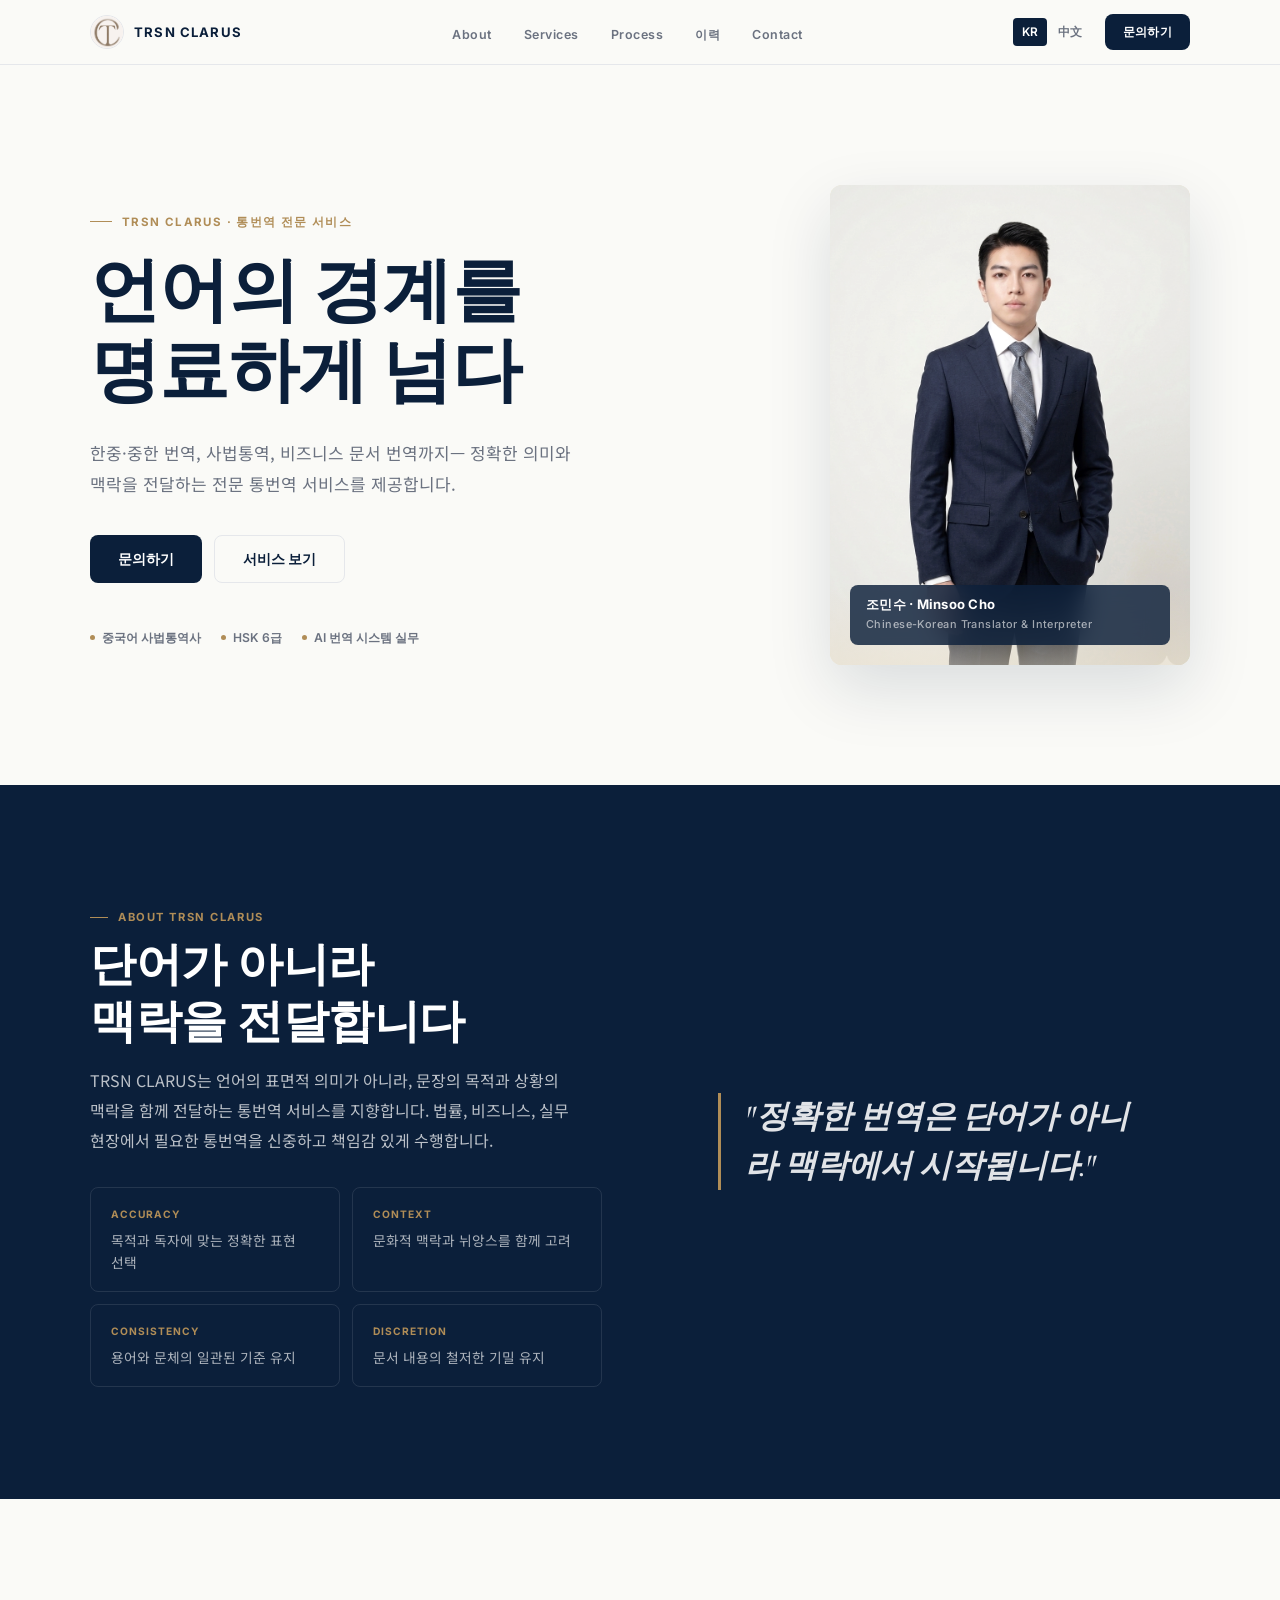
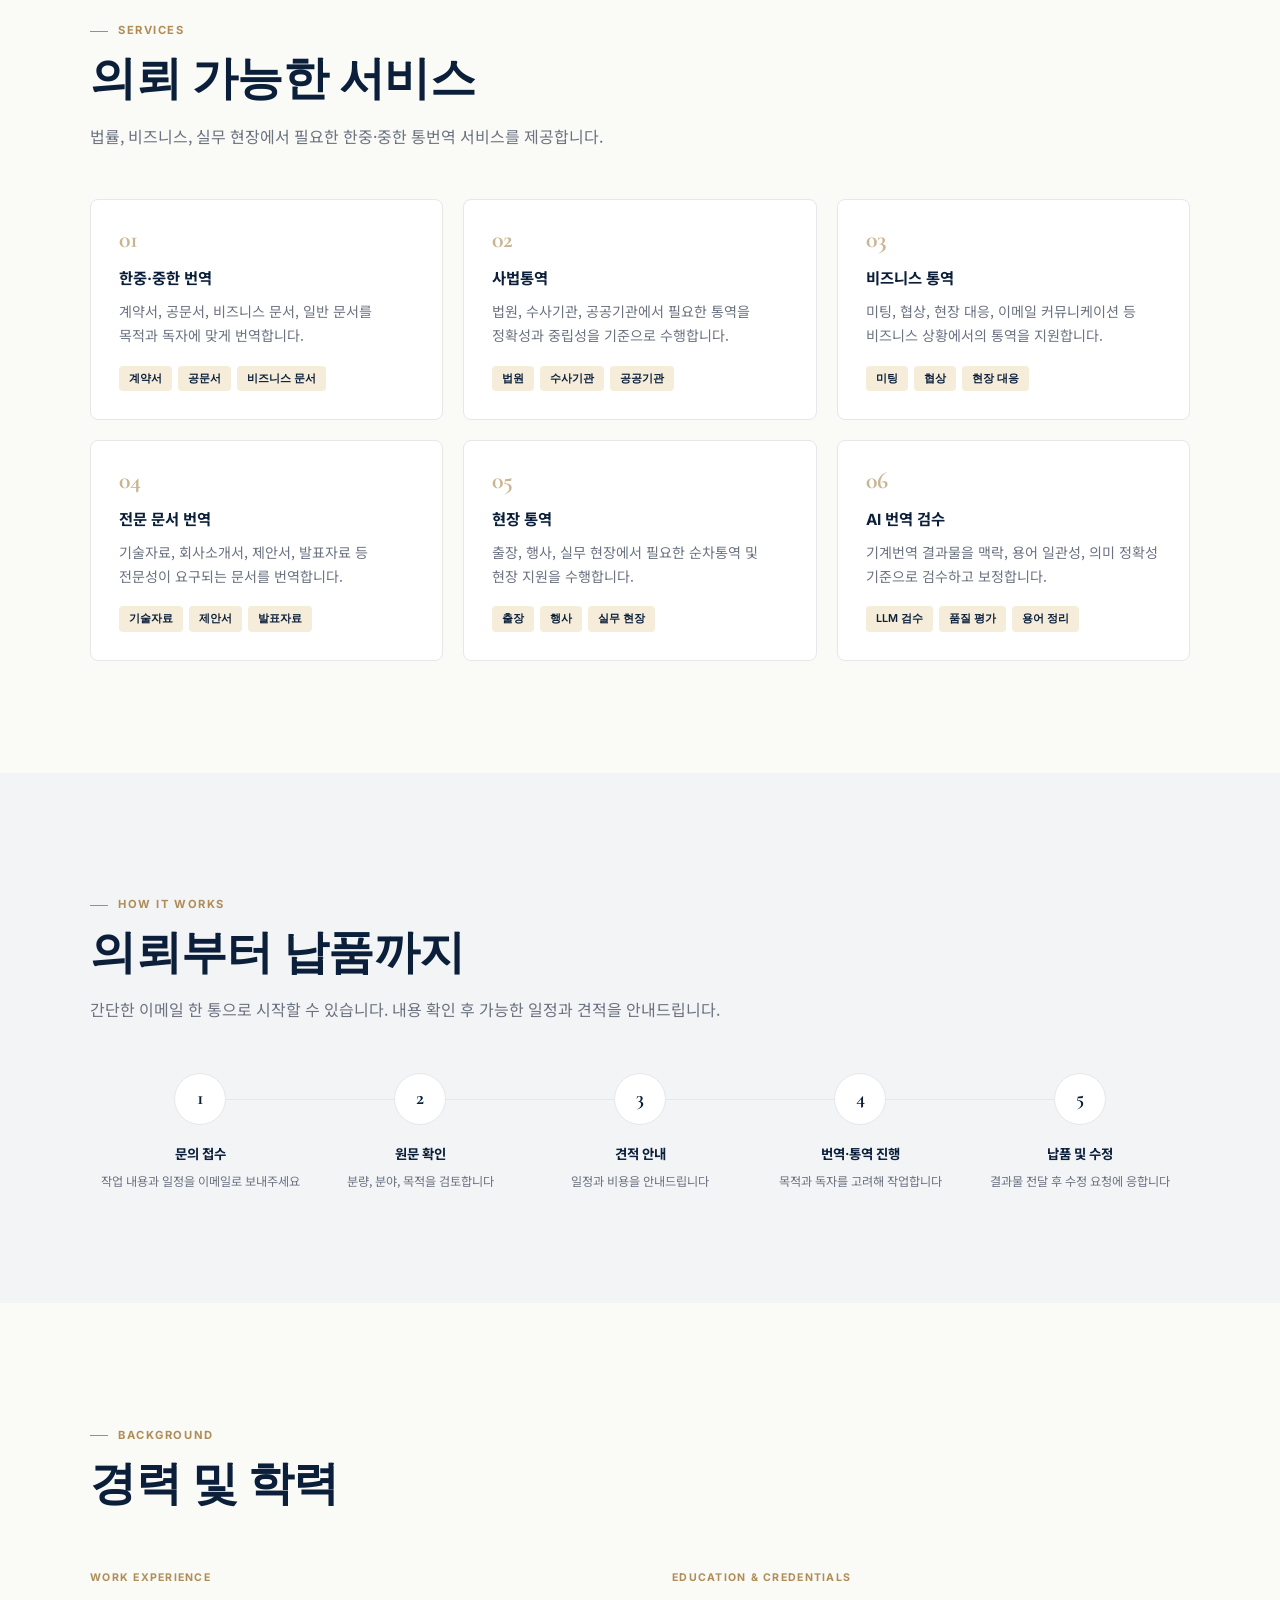
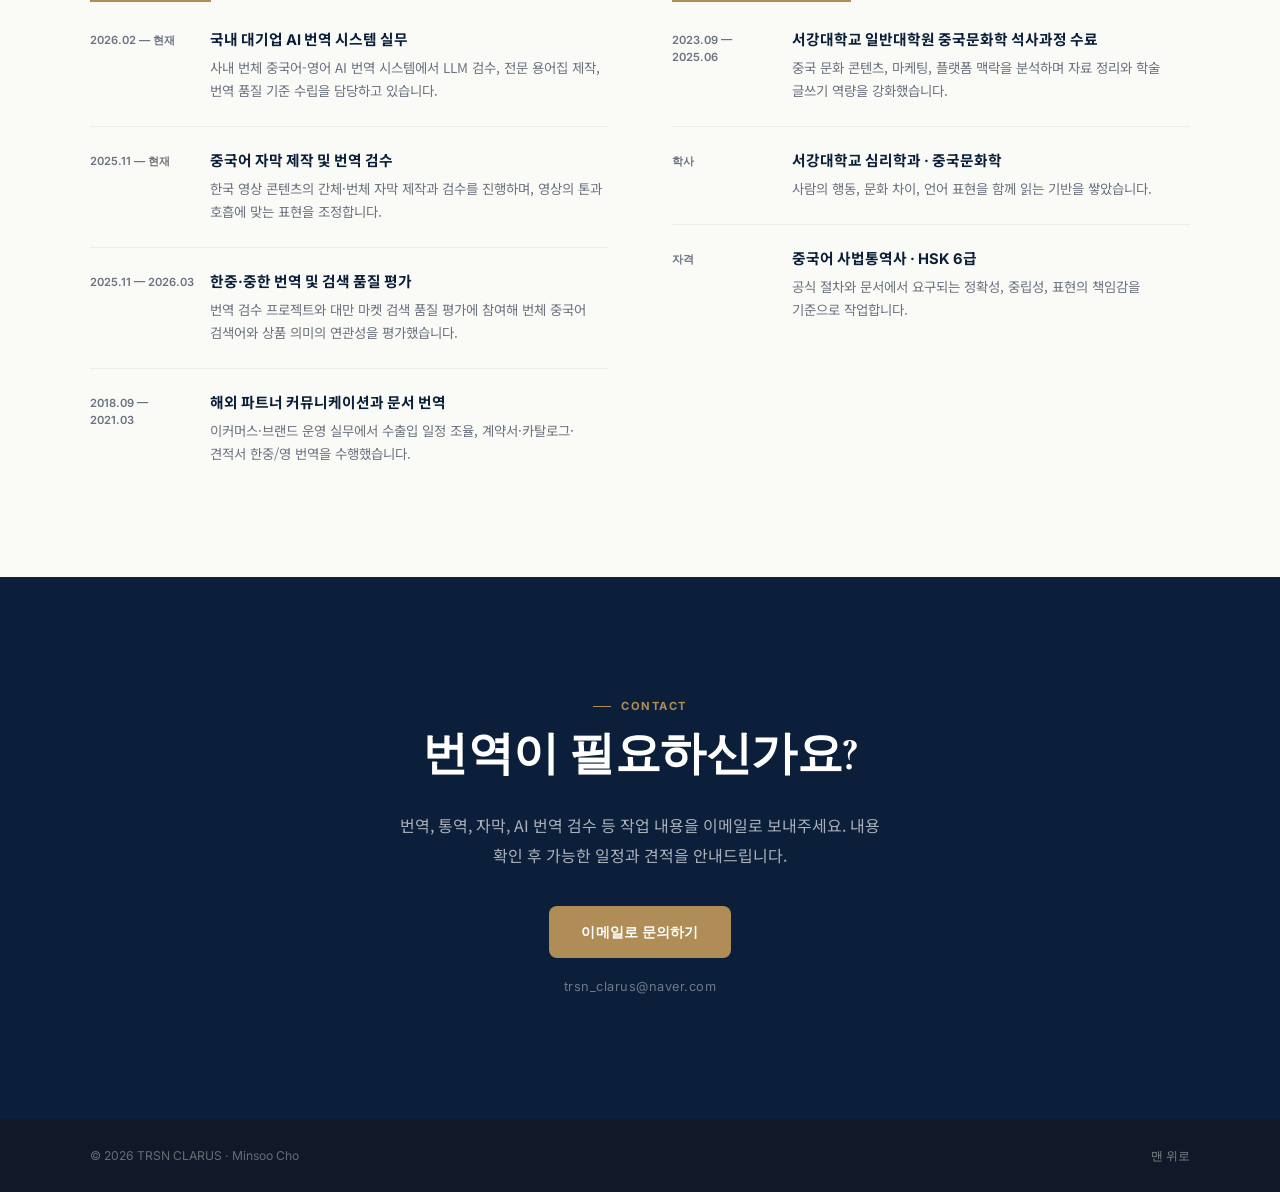
==== commit cf1de132: "feat: add portrait photo to hero section - Replace decorative 言 panel with professional portrait - W" ====
--- a/index.html
+++ b/index.html
@@ -77,15 +77,13 @@
             <span class="hero-trust-item">AI 번역 시스템 실무</span>
           </div>
         </div>
-        <div class="hero-visual" aria-hidden="true">
-          <span class="hero-char">言</span>
-          <div class="hero-card hero-card-1">
-            <p class="hero-card-title">Credentials</p>
-            <p class="hero-card-text">사법통역사 · HSK 6급<br>서강대 석사과정 수료</p>
-          </div>
-          <div class="hero-card hero-card-2">
-            <p class="hero-card-title">Languages</p>
-            <p class="hero-card-text">Korean · Chinese<br>Simplified · Traditional</p>
+        <div class="hero-visual">
+          <img src="assets/profile.png" alt="조민수 — TRSN CLARUS 대표" class="hero-portrait" />
+          <div class="hero-name-tag">
+            <div class="hero-name-tag-inner">
+              <p class="hero-name-tag-name">조민수 · Minsoo Cho</p>
+              <p class="hero-name-tag-role">Chinese-Korean Translator &amp; Interpreter</p>
+            </div>
           </div>
         </div>
       </div>
--- a/styles-hero-fix.css
+++ b/styles-hero-fix.css
@@ -390,60 +390,75 @@
   flex-shrink: 0;
 }
 
-/* Hero visual panel */
+/* Hero visual panel — portrait */
 .hero-visual {
   position: relative;
-  height: 400px;
-  background: linear-gradient(145deg, #F5EDD9 0%, #EDE3CE 100%);
   border-radius: 12px;
-  border: 1px solid rgba(176, 141, 87, 0.22);
-  display: flex;
-  align-items: center;
-  justify-content: center;
-}
-
-.hero-char {
-  font-family: "Cormorant Garamond", Georgia, serif;
-  font-size: 220px;
-  font-weight: 700;
-  color: var(--navy);
-  opacity: 0.055;
-  line-height: 1;
-  user-select: none;
+  overflow: hidden;
+  background: linear-gradient(145deg, #EDE3CE 0%, #E4D9C4 100%);
+  box-shadow: var(--shadow-lg);
+}
+
+.hero-portrait {
+  display: block;
+  width: 100%;
+  height: 480px;
+  object-fit: cover;
+  object-position: top center;
+  filter: contrast(1.03) saturate(0.88) brightness(1.01);
+}
+
+/* Warm fade at bottom of portrait */
+.hero-visual::after {
+  content: "";
+  position: absolute;
+  bottom: 0;
+  left: 0;
+  right: 0;
+  height: 80px;
+  background: linear-gradient(to top, rgba(237, 227, 206, 0.55), transparent);
   pointer-events: none;
-  letter-spacing: -0.04em;
-}
-
-.hero-card {
+}
+
+/* Name tag overlay at bottom */
+.hero-name-tag {
   position: absolute;
-  background: var(--white);
-  border: 1px solid var(--line);
+  bottom: 20px;
+  left: 20px;
+  right: 20px;
+  display: flex;
+  align-items: center;
+  justify-content: space-between;
+  gap: 12px;
+  z-index: 1;
+}
+
+.hero-name-tag-inner {
+  background: rgba(11, 31, 58, 0.82);
+  backdrop-filter: blur(12px);
+  -webkit-backdrop-filter: blur(12px);
   border-radius: var(--radius);
-  padding: 16px 20px;
-  box-shadow: var(--shadow-md);
-  min-width: 175px;
-}
-
-.hero-card-title {
-  font-family: "Inter", sans-serif;
-  font-size: 0.64rem;
-  font-weight: 700;
-  text-transform: uppercase;
-  letter-spacing: 0.1em;
-  color: var(--gold);
-  margin-bottom: 6px;
-}
-
-.hero-card-text {
+  padding: 11px 16px;
+  flex: 1;
+}
+
+.hero-name-tag-name {
   font-family: "Inter", sans-serif;
   font-size: 0.82rem;
-  font-weight: 600;
-  color: var(--navy);
-  line-height: 1.55;
-}
-
-.hero-card-1 { top: 28px; right: 20px; }
-.hero-card-2 { bottom: 40px; left: 20px; }
+  font-weight: 700;
+  color: var(--white);
+  letter-spacing: 0.02em;
+  line-height: 1.3;
+}
+
+.hero-name-tag-role {
+  font-family: "Inter", sans-serif;
+  font-size: 0.68rem;
+  font-weight: 500;
+  color: rgba(255, 255, 255, 0.6);
+  letter-spacing: 0.04em;
+  margin-top: 2px;
+}
 
 /* =============================================
    SECTION COMMONS
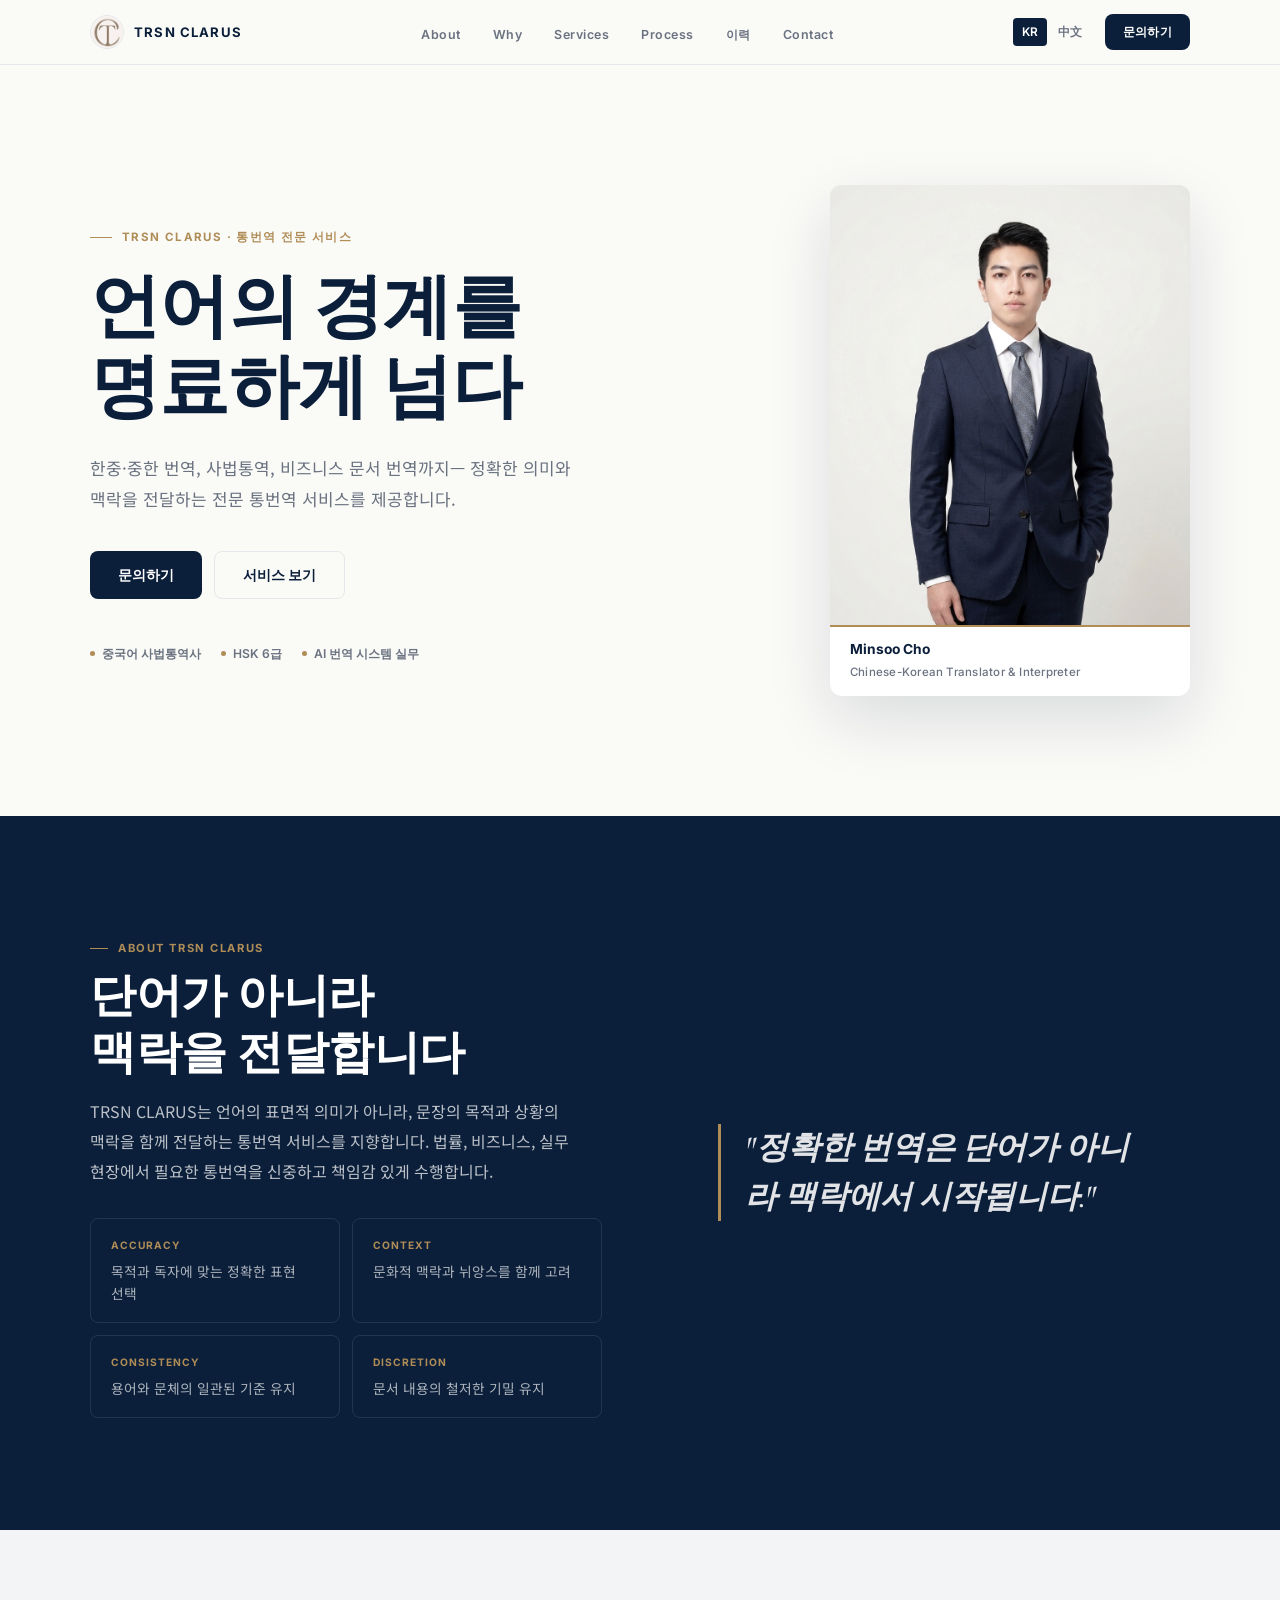
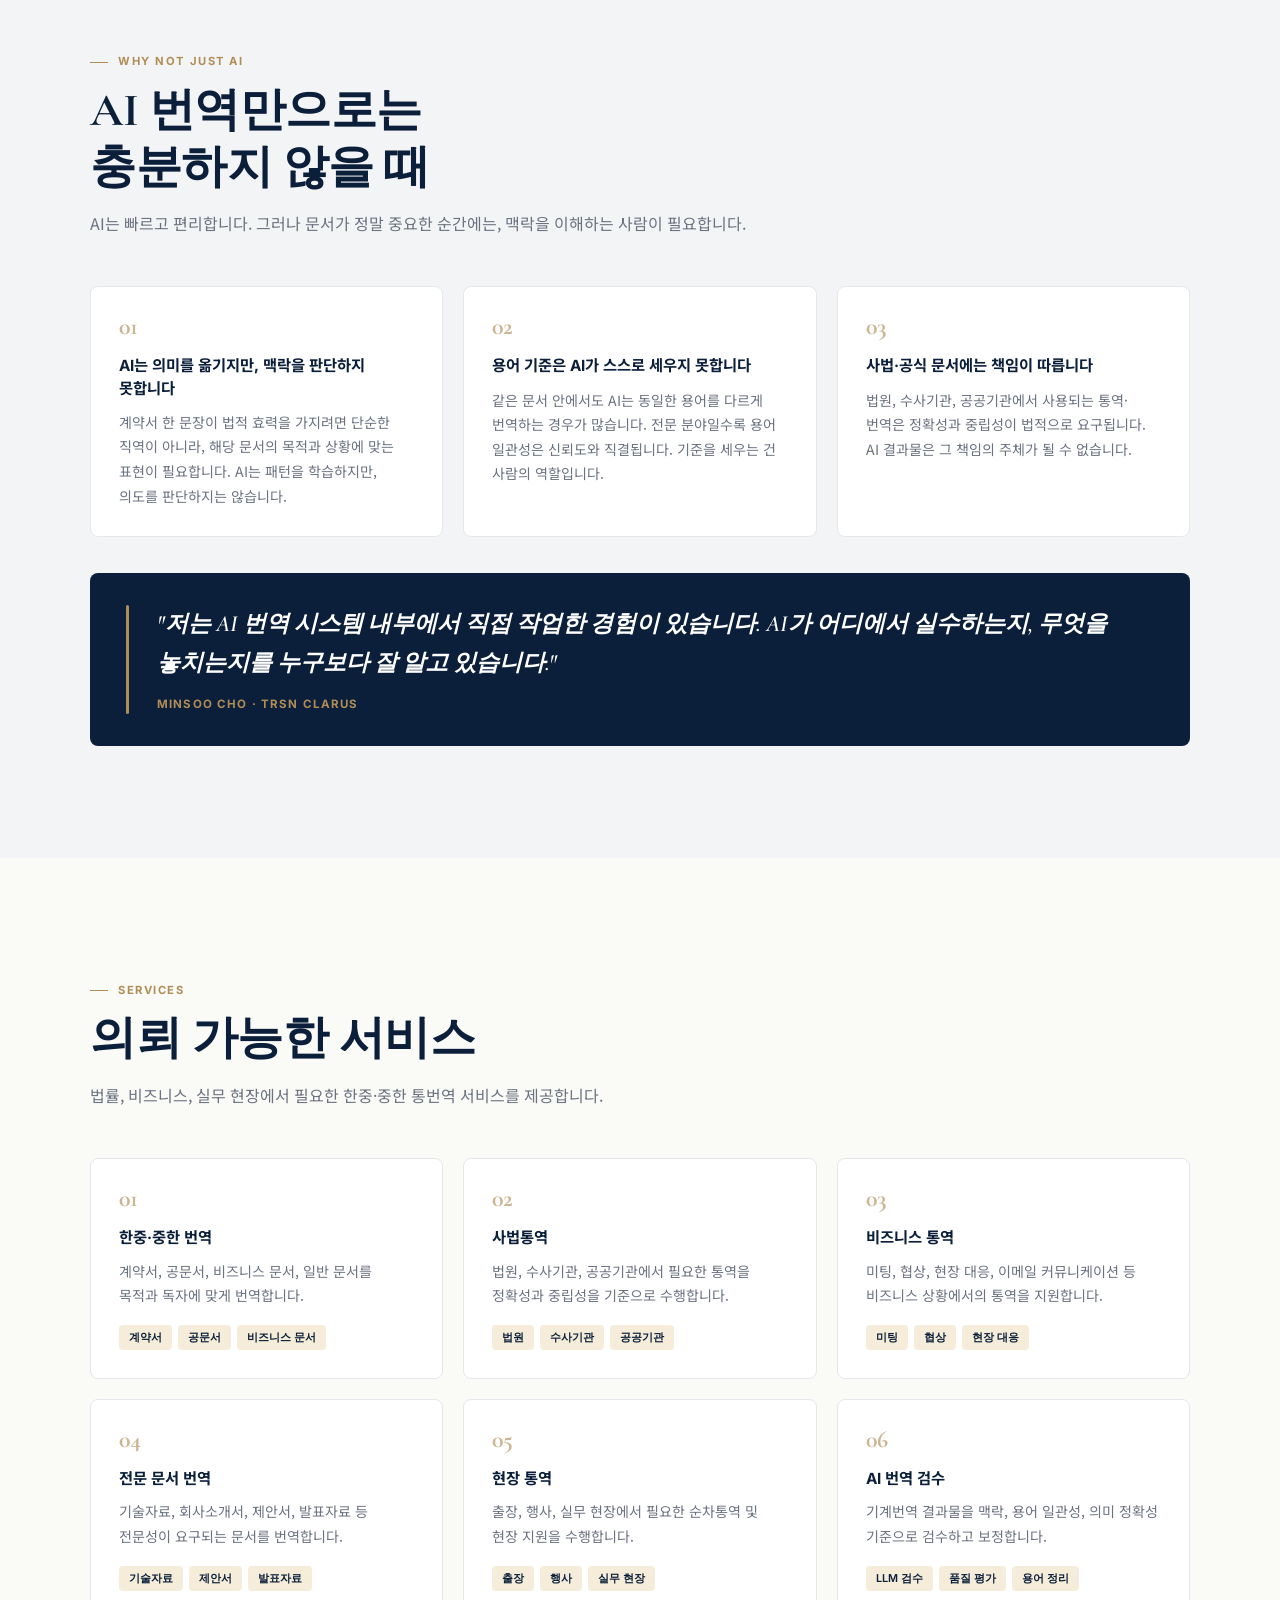
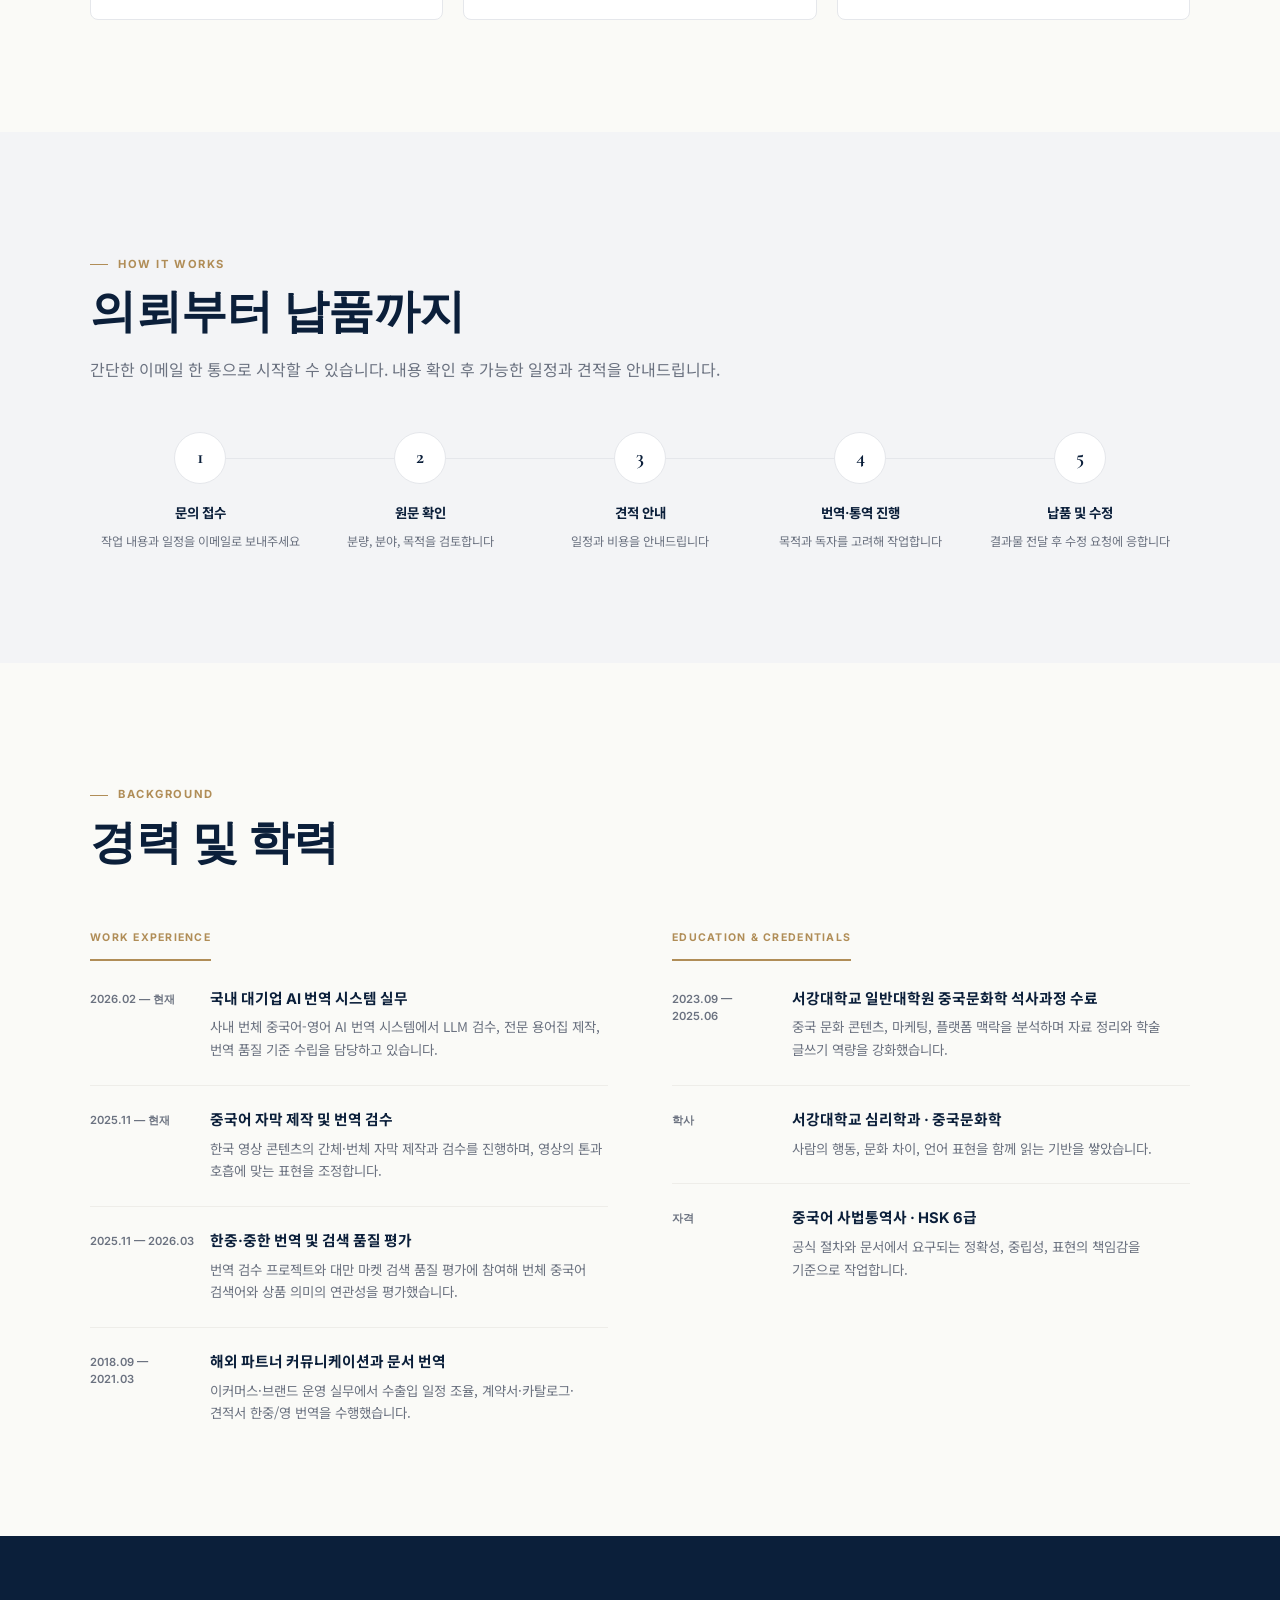
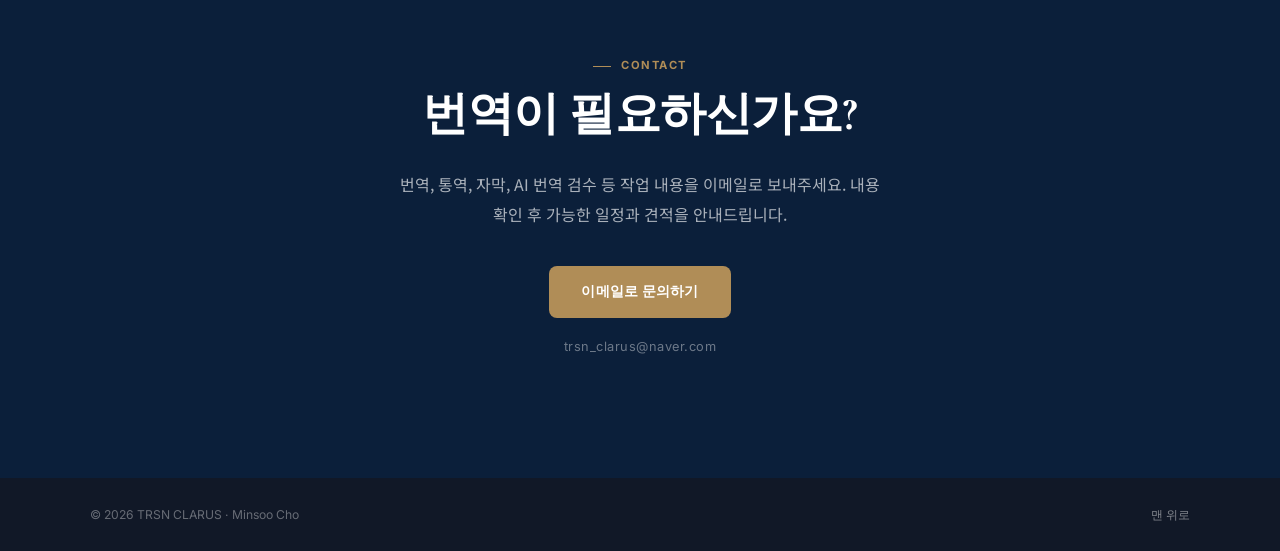
==== commit 0c4eb8dc: "fix: portrait caption + add Why Not AI section - Replace backdrop-filter overlay with solid caption " ====
--- a/index.html
+++ b/index.html
@@ -29,6 +29,7 @@
       <nav aria-label="주요 메뉴">
         <ul class="nav-links">
           <li><a href="#about">About</a></li>
+          <li><a href="#why">Why</a></li>
           <li><a href="#services">Services</a></li>
           <li><a href="#process">Process</a></li>
           <li><a href="#experience">이력</a></li>
@@ -50,6 +51,7 @@
 
   <nav class="mobile-nav" id="mobile-nav" aria-label="모바일 메뉴">
     <a href="#about">About</a>
+    <a href="#why">Why</a>
     <a href="#services">Services</a>
     <a href="#process">Process</a>
     <a href="#experience">이력</a>
@@ -78,12 +80,10 @@
           </div>
         </div>
         <div class="hero-visual">
-          <img src="assets/profile.png" alt="조민수 — TRSN CLARUS 대표" class="hero-portrait" />
-          <div class="hero-name-tag">
-            <div class="hero-name-tag-inner">
-              <p class="hero-name-tag-name">조민수 · Minsoo Cho</p>
-              <p class="hero-name-tag-role">Chinese-Korean Translator &amp; Interpreter</p>
-            </div>
+          <img src="assets/profile.png" alt="Minsoo Cho, TRSN CLARUS" class="hero-portrait" />
+          <div class="hero-caption">
+            <p class="hero-caption-name">Minsoo Cho</p>
+            <p class="hero-caption-role">Chinese-Korean Translator &amp; Interpreter</p>
           </div>
         </div>
       </div>
@@ -125,6 +125,40 @@
       </div>
     </section>
 
+    <section id="why" class="why" aria-labelledby="why-title">
+      <div class="container">
+        <div class="section-head">
+          <p class="section-eyebrow">Why Not Just AI</p>
+          <h2 class="section-title" id="why-title">AI 번역만으로는<br>충분하지 않을 때</h2>
+          <p class="section-lead">AI는 빠르고 편리합니다. 그러나 문서가 정말 중요한 순간에는, 맥락을 이해하는 사람이 필요합니다.</p>
+        </div>
+        <div class="why-grid">
+          <article class="why-card">
+            <p class="why-card-num">01</p>
+            <h3 class="why-card-title">AI는 의미를 옮기지만, 맥락을 판단하지 못합니다</h3>
+            <p class="why-card-desc">계약서 한 문장이 법적 효력을 가지려면 단순한 직역이 아니라, 해당 문서의 목적과 상황에 맞는 표현이 필요합니다. AI는 패턴을 학습하지만, 의도를 판단하지는 않습니다.</p>
+          </article>
+          <article class="why-card">
+            <p class="why-card-num">02</p>
+            <h3 class="why-card-title">용어 기준은 AI가 스스로 세우지 못합니다</h3>
+            <p class="why-card-desc">같은 문서 안에서도 AI는 동일한 용어를 다르게 번역하는 경우가 많습니다. 전문 분야일수록 용어 일관성은 신뢰도와 직결됩니다. 기준을 세우는 건 사람의 역할입니다.</p>
+          </article>
+          <article class="why-card">
+            <p class="why-card-num">03</p>
+            <h3 class="why-card-title">사법·공식 문서에는 책임이 따릅니다</h3>
+            <p class="why-card-desc">법원, 수사기관, 공공기관에서 사용되는 통역·번역은 정확성과 중립성이 법적으로 요구됩니다. AI 결과물은 그 책임의 주체가 될 수 없습니다.</p>
+          </article>
+        </div>
+        <div class="why-callout">
+          <div class="why-callout-bar"></div>
+          <div class="why-callout-body">
+            <p class="why-callout-text">"저는 AI 번역 시스템 내부에서 직접 작업한 경험이 있습니다. AI가 어디에서 실수하는지, 무엇을 놓치는지를 누구보다 잘 알고 있습니다."</p>
+            <p class="why-callout-credit">Minsoo Cho · TRSN CLARUS</p>
+          </div>
+        </div>
+      </div>
+    </section>
+
     <section id="services" class="services" aria-labelledby="services-title">
       <div class="container">
         <div class="section-head">
--- a/styles-hero-fix.css
+++ b/styles-hero-fix.css
@@ -392,72 +392,43 @@
 
 /* Hero visual panel — portrait */
 .hero-visual {
-  position: relative;
   border-radius: 12px;
   overflow: hidden;
-  background: linear-gradient(145deg, #EDE3CE 0%, #E4D9C4 100%);
   box-shadow: var(--shadow-lg);
+  background: #EDE3CE;
 }
 
 .hero-portrait {
   display: block;
   width: 100%;
-  height: 480px;
+  height: 440px;
   object-fit: cover;
   object-position: top center;
   filter: contrast(1.03) saturate(0.88) brightness(1.01);
 }
 
-/* Warm fade at bottom of portrait */
-.hero-visual::after {
-  content: "";
-  position: absolute;
-  bottom: 0;
-  left: 0;
-  right: 0;
-  height: 80px;
-  background: linear-gradient(to top, rgba(237, 227, 206, 0.55), transparent);
-  pointer-events: none;
-}
-
-/* Name tag overlay at bottom */
-.hero-name-tag {
-  position: absolute;
-  bottom: 20px;
-  left: 20px;
-  right: 20px;
-  display: flex;
-  align-items: center;
-  justify-content: space-between;
-  gap: 12px;
-  z-index: 1;
-}
-
-.hero-name-tag-inner {
-  background: rgba(11, 31, 58, 0.82);
-  backdrop-filter: blur(12px);
-  -webkit-backdrop-filter: blur(12px);
-  border-radius: var(--radius);
-  padding: 11px 16px;
-  flex: 1;
-}
-
-.hero-name-tag-name {
-  font-family: "Inter", sans-serif;
-  font-size: 0.82rem;
-  font-weight: 700;
-  color: var(--white);
+/* Caption below portrait */
+.hero-caption {
+  padding: 14px 20px;
+  background: var(--surface-up);
+  border-top: 2px solid var(--gold);
+}
+
+.hero-caption-name {
+  font-family: "Inter", sans-serif;
+  font-size: 0.86rem;
+  font-weight: 700;
+  color: var(--navy);
+  line-height: 1.3;
+}
+
+.hero-caption-role {
+  font-family: "Inter", sans-serif;
+  font-size: 0.72rem;
+  font-weight: 500;
+  color: var(--muted);
+  margin-top: 3px;
   letter-spacing: 0.02em;
-  line-height: 1.3;
-}
-
-.hero-name-tag-role {
-  font-family: "Inter", sans-serif;
-  font-size: 0.68rem;
-  font-weight: 500;
-  color: rgba(255, 255, 255, 0.6);
-  letter-spacing: 0.04em;
-  margin-top: 2px;
 }
 
 /* =============================================
@@ -503,6 +474,92 @@
 
 .section-head {
   margin-bottom: 48px;
+}
+
+/* =============================================
+   WHY NOT AI
+   ============================================= */
+.why {
+  padding-block: clamp(64px, 10vw, 112px);
+  background: var(--surface);
+}
+
+.why-grid {
+  display: grid;
+  grid-template-columns: repeat(3, 1fr);
+  gap: 20px;
+  margin-top: 48px;
+  margin-bottom: 36px;
+}
+
+.why-card {
+  padding: 28px;
+  background: var(--surface-up);
+  border: 1px solid var(--line);
+  border-radius: var(--radius);
+}
+
+.why-card-num {
+  font-family: "Cormorant Garamond", Georgia, serif;
+  font-size: 1.5rem;
+  font-weight: 700;
+  color: var(--gold);
+  opacity: 0.65;
+  line-height: 1;
+  margin-bottom: 16px;
+}
+
+.why-card-title {
+  font-family: "Inter", "Noto Sans KR", sans-serif;
+  font-size: 0.96rem;
+  font-weight: 700;
+  color: var(--navy);
+  margin-bottom: 10px;
+  line-height: 1.45;
+}
+
+.why-card-desc {
+  font-size: 0.88rem;
+  color: var(--muted);
+  line-height: 1.75;
+}
+
+.why-callout {
+  display: grid;
+  grid-template-columns: 3px 1fr;
+  gap: 28px;
+  align-items: center;
+  background: var(--navy);
+  border-radius: var(--radius);
+  padding: 32px 36px;
+}
+
+.why-callout-bar {
+  width: 3px;
+  align-self: stretch;
+  background: var(--gold);
+  border-radius: 2px;
+}
+
+.why-callout-body {}
+
+.why-callout-text {
+  font-family: "Cormorant Garamond", Georgia, serif;
+  font-size: clamp(1.1rem, 2vw, 1.45rem);
+  font-weight: 600;
+  color: var(--white);
+  line-height: 1.65;
+  font-style: italic;
+}
+
+.why-callout-credit {
+  margin-top: 12px;
+  font-family: "Inter", sans-serif;
+  font-size: 0.72rem;
+  font-weight: 700;
+  color: var(--gold);
+  letter-spacing: 0.1em;
+  text-transform: uppercase;
 }
 
 /* =============================================
@@ -945,6 +1002,10 @@
     gap: 36px;
   }
 
+  .why-grid { grid-template-columns: 1fr; }
+  .why-callout { grid-template-columns: 1fr; gap: 16px; padding: 24px; }
+  .why-callout-bar { width: 40px; height: 3px; }
+
   .services-grid { grid-template-columns: 1fr; }
 
   .exp-grid { grid-template-columns: 1fr; gap: 40px; }
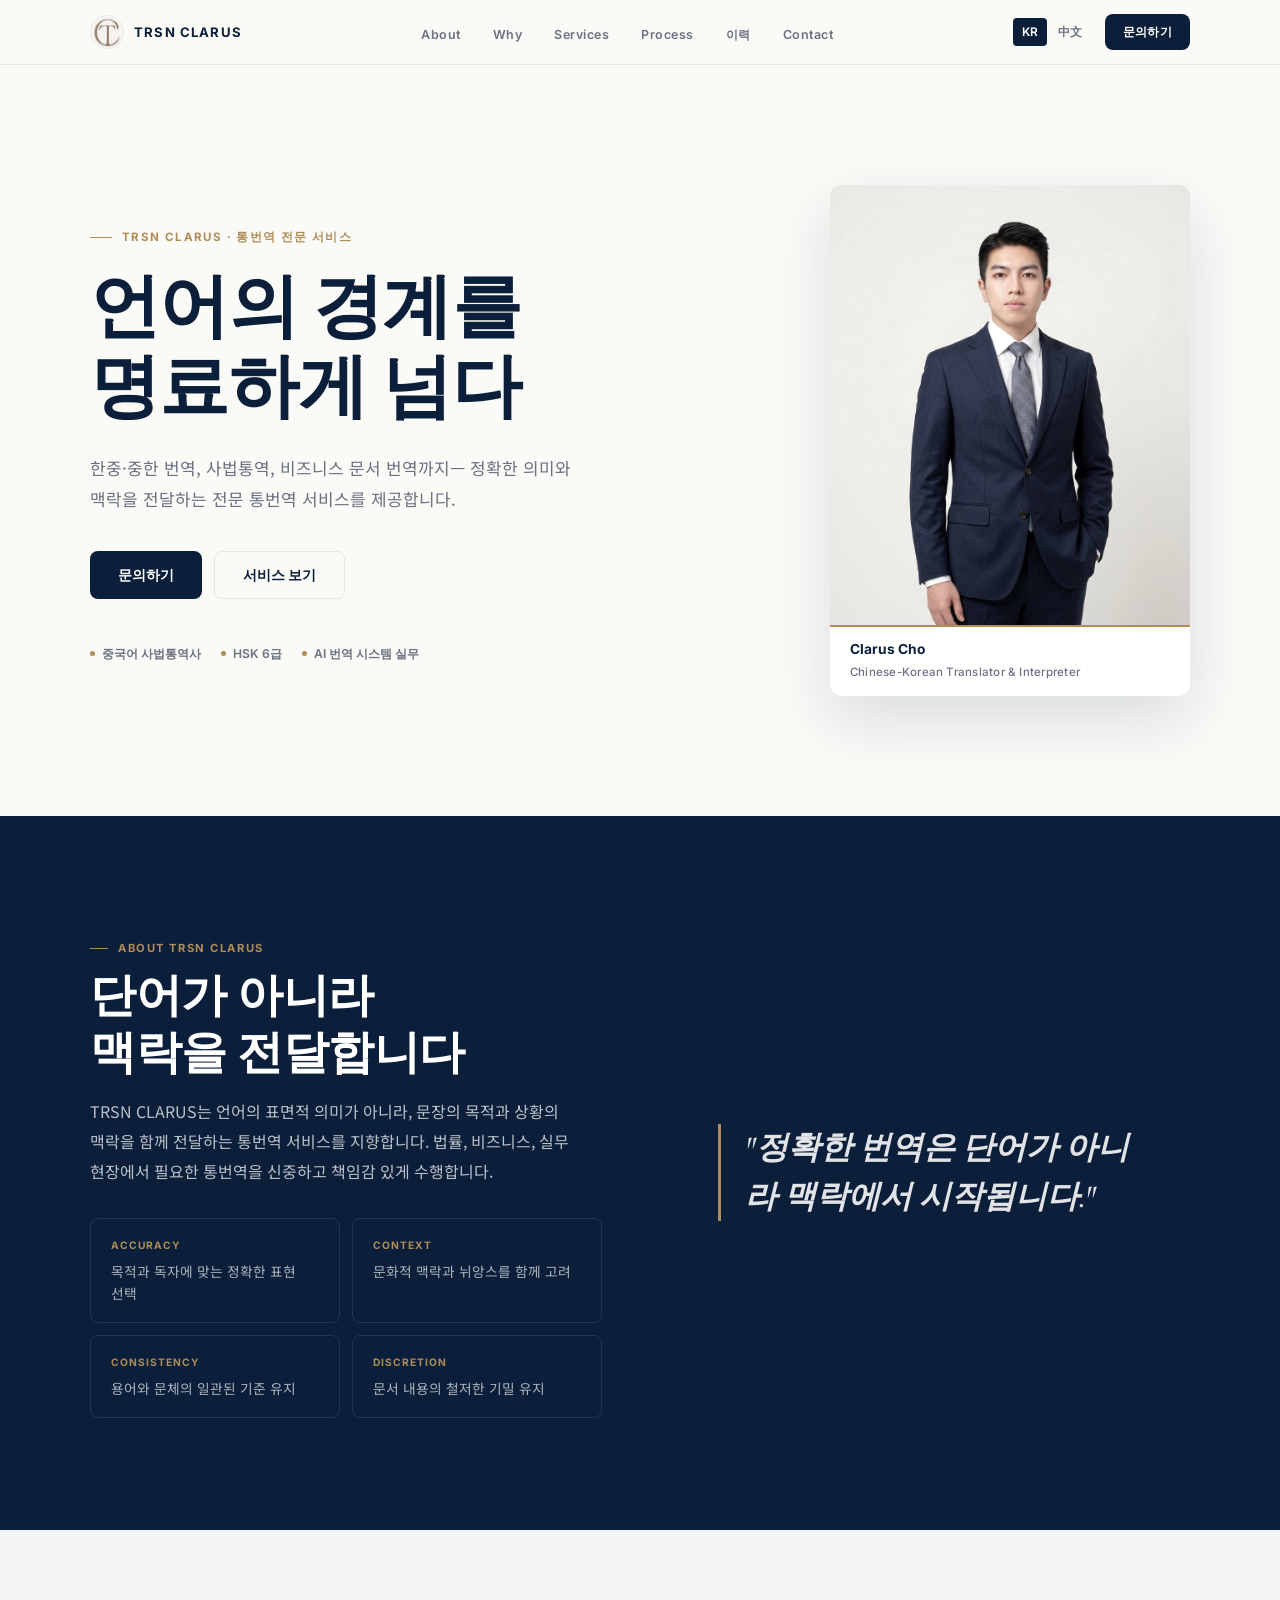
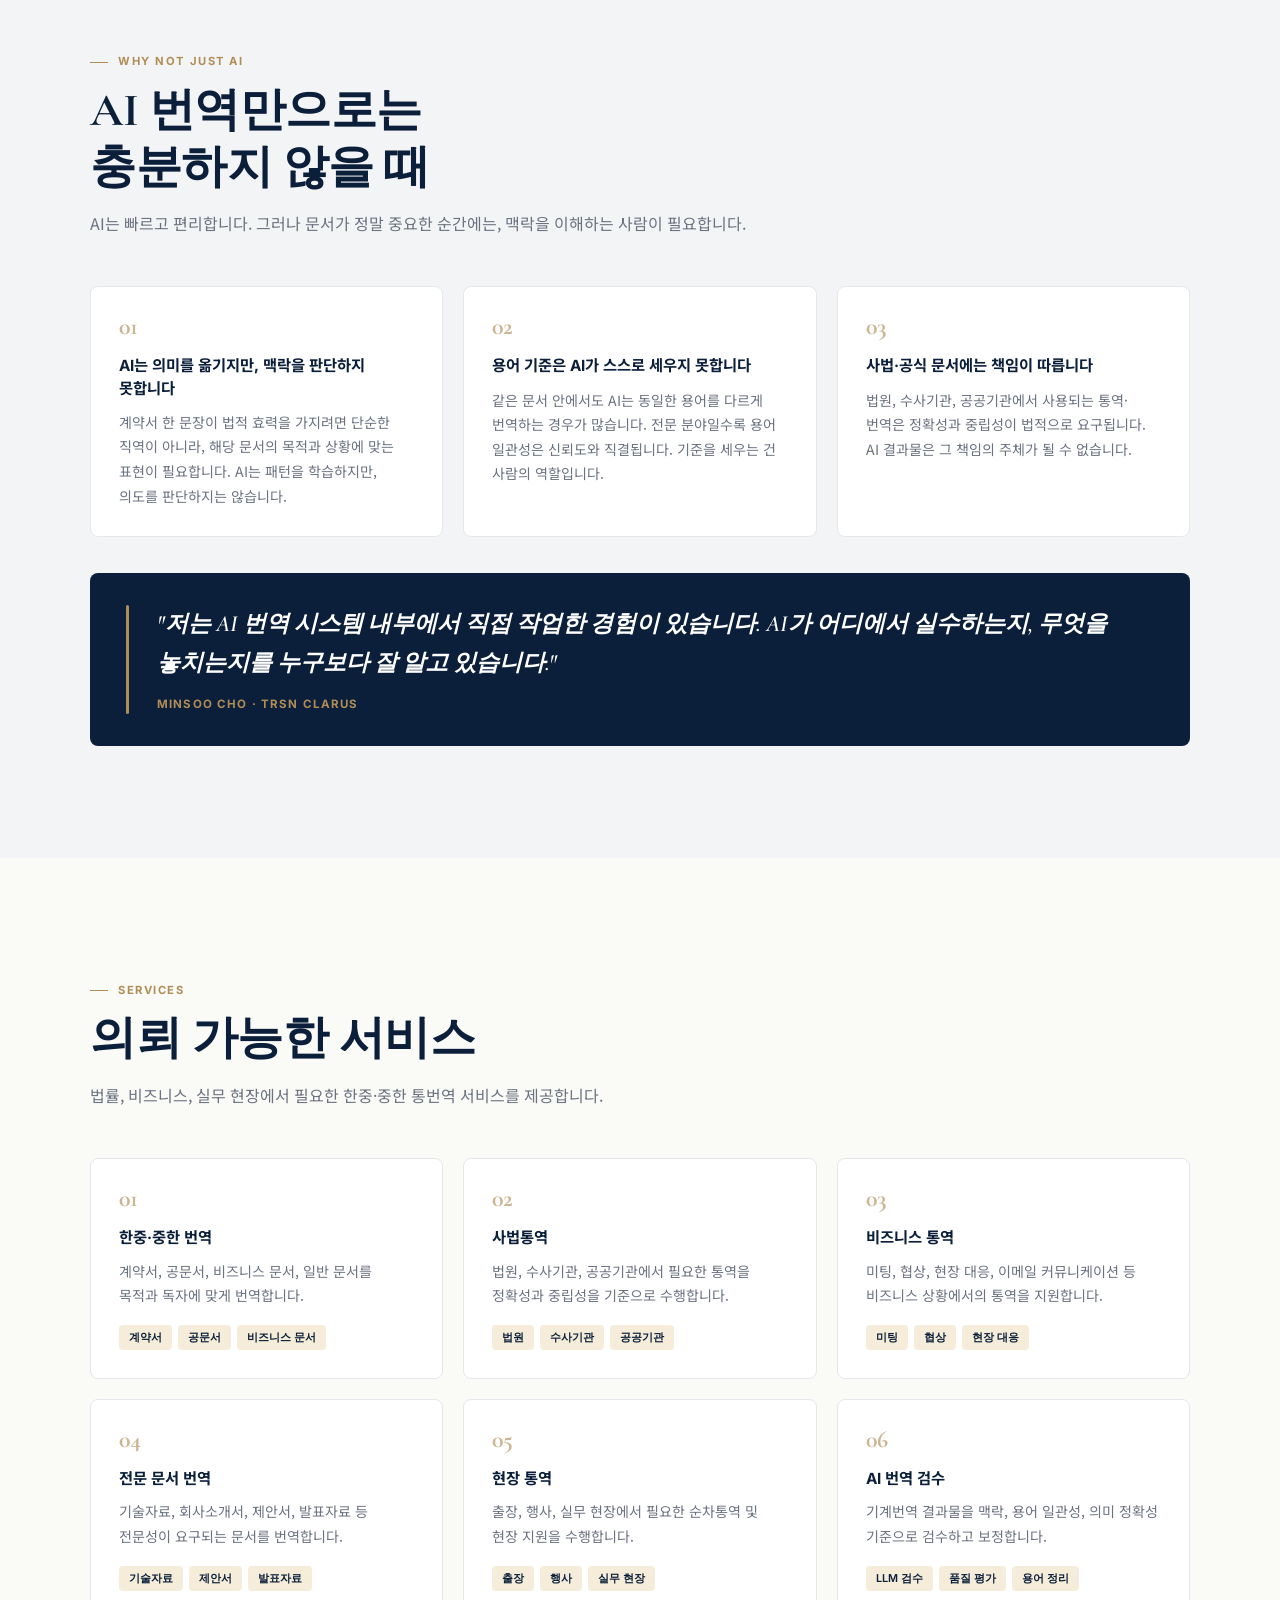
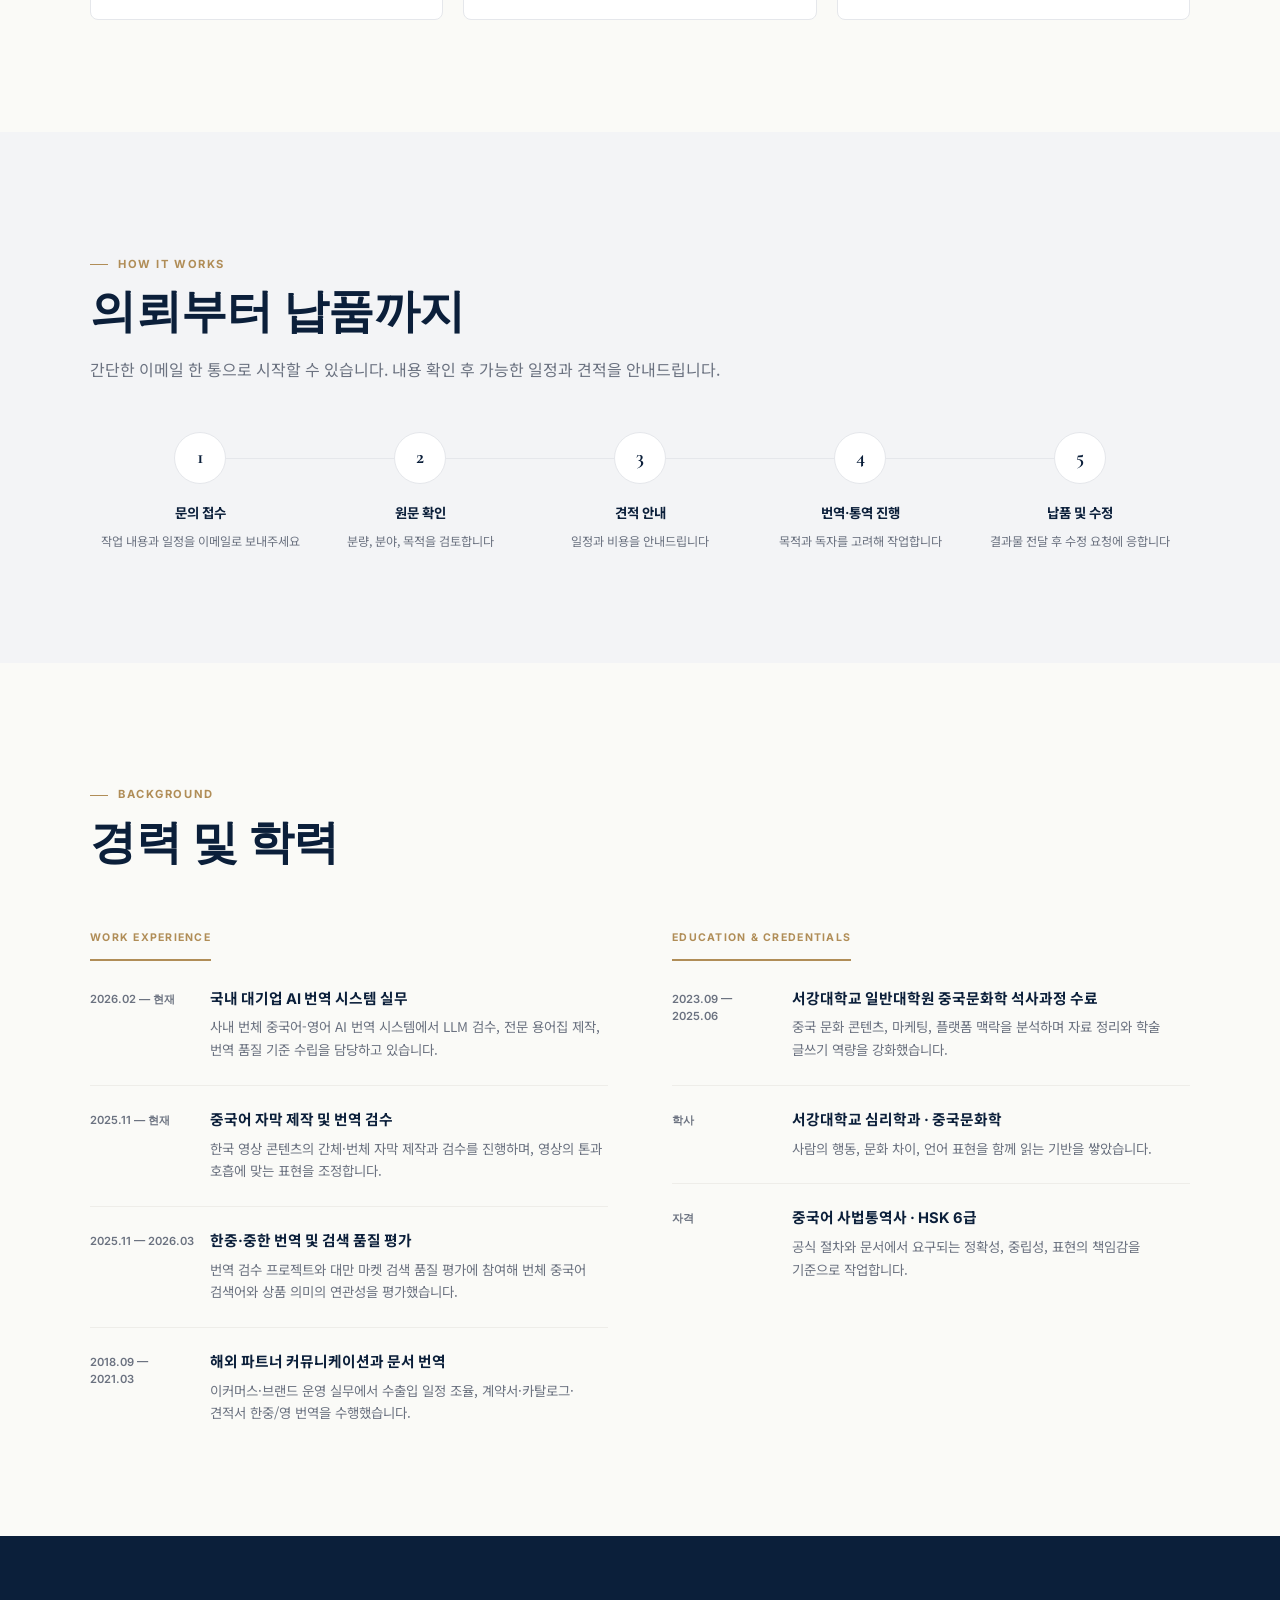
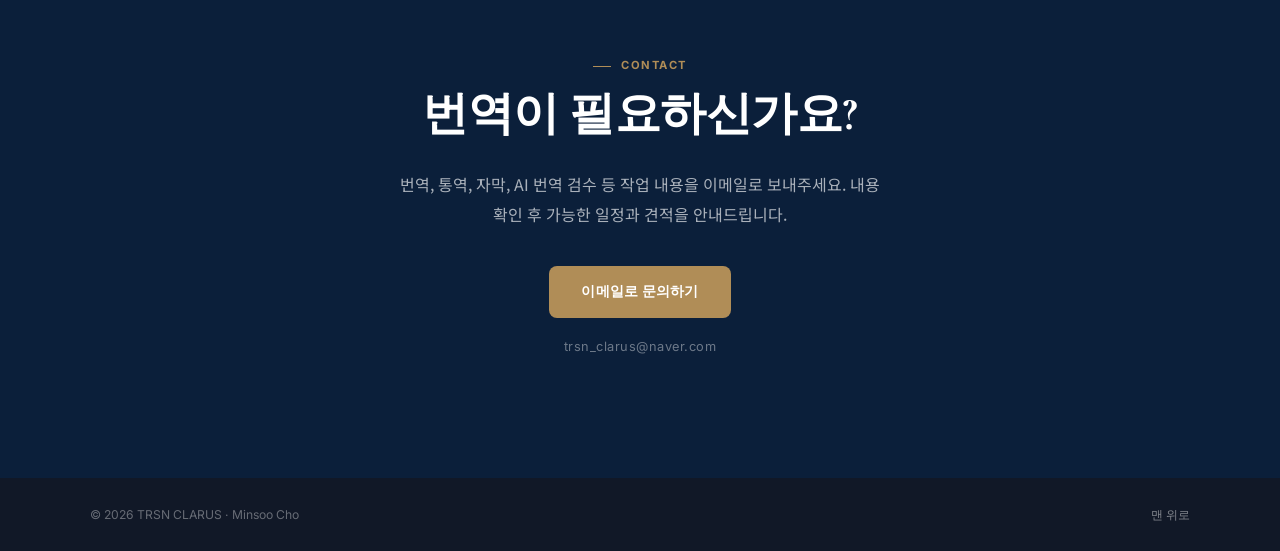
==== commit e8df7d93: "fix: rename hero caption to Clarus Cho Co-Authored-By: Claude Sonnet 4.6 <noreply@anthropic.com>" ====
--- a/index.html
+++ b/index.html
@@ -82,7 +82,7 @@
         <div class="hero-visual">
           <img src="assets/profile.png" alt="Minsoo Cho, TRSN CLARUS" class="hero-portrait" />
           <div class="hero-caption">
-            <p class="hero-caption-name">Minsoo Cho</p>
+            <p class="hero-caption-name">Clarus Cho</p>
             <p class="hero-caption-role">Chinese-Korean Translator &amp; Interpreter</p>
           </div>
         </div>
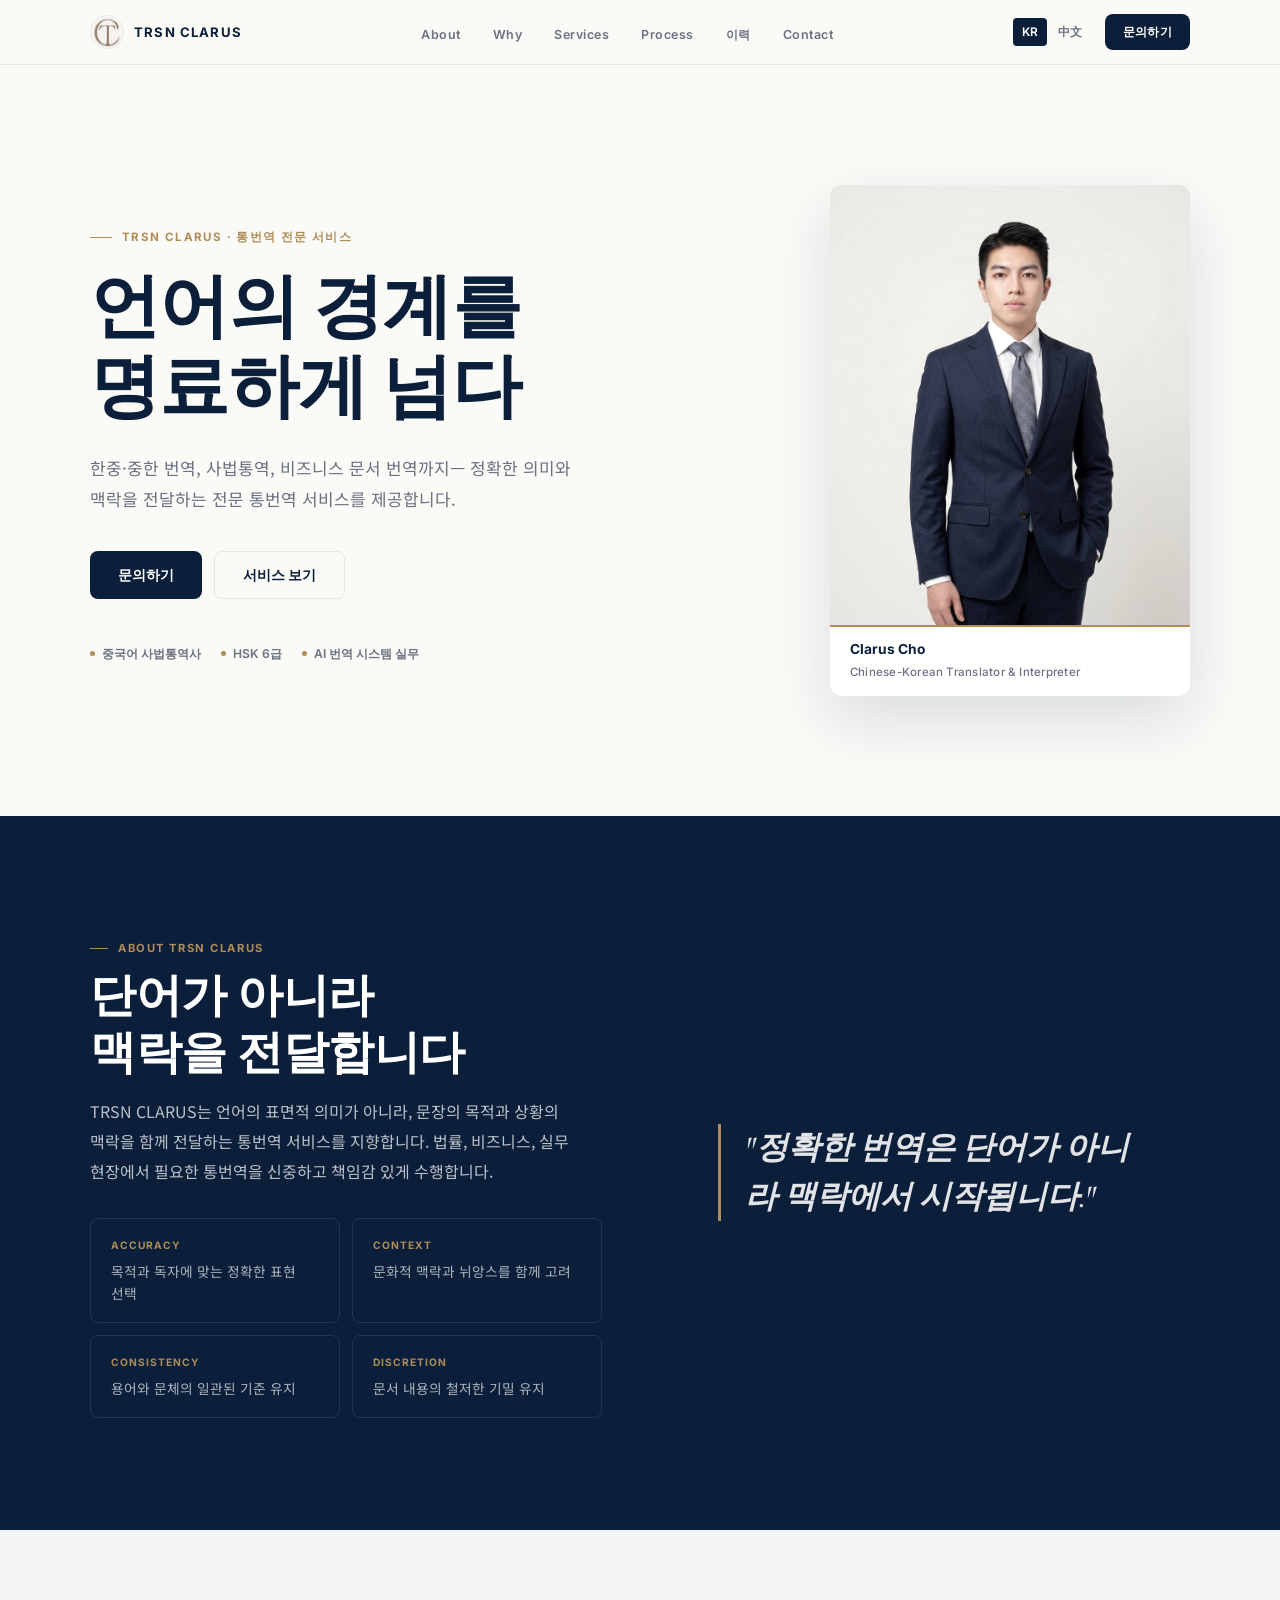
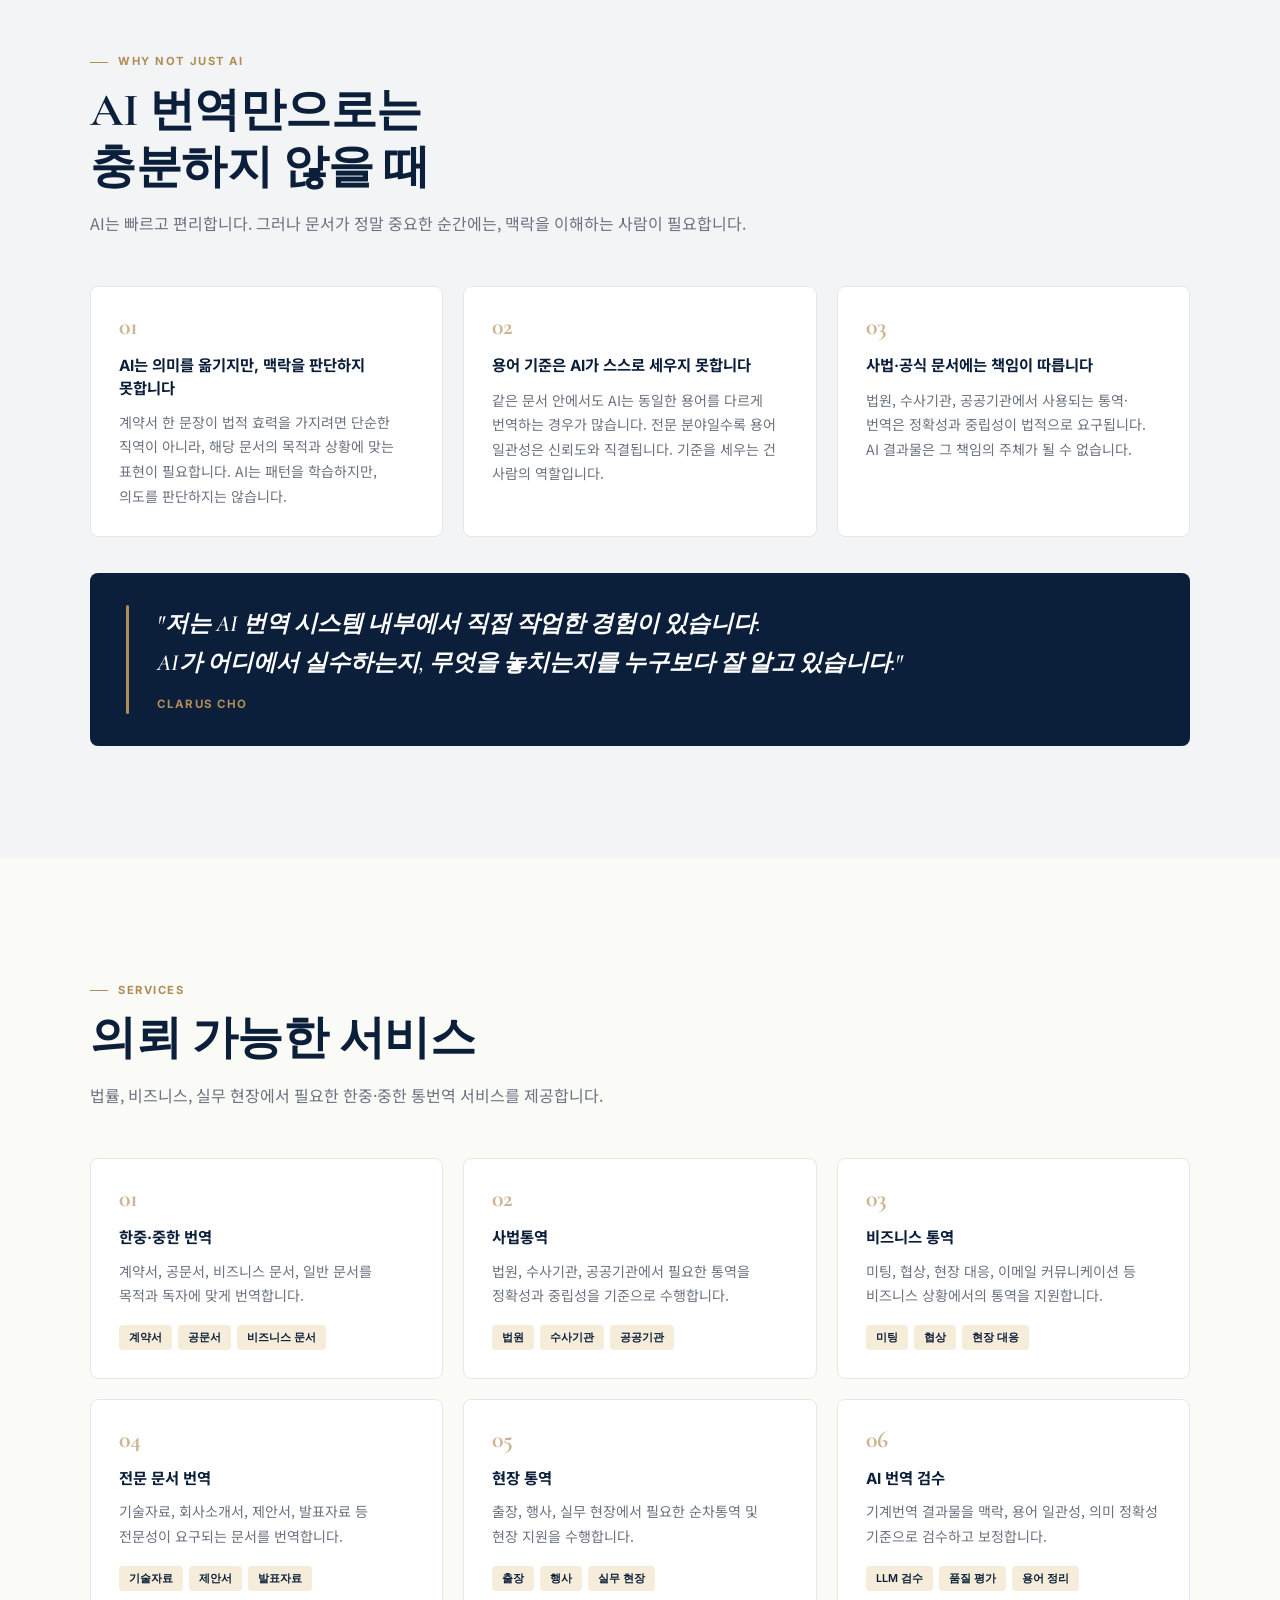
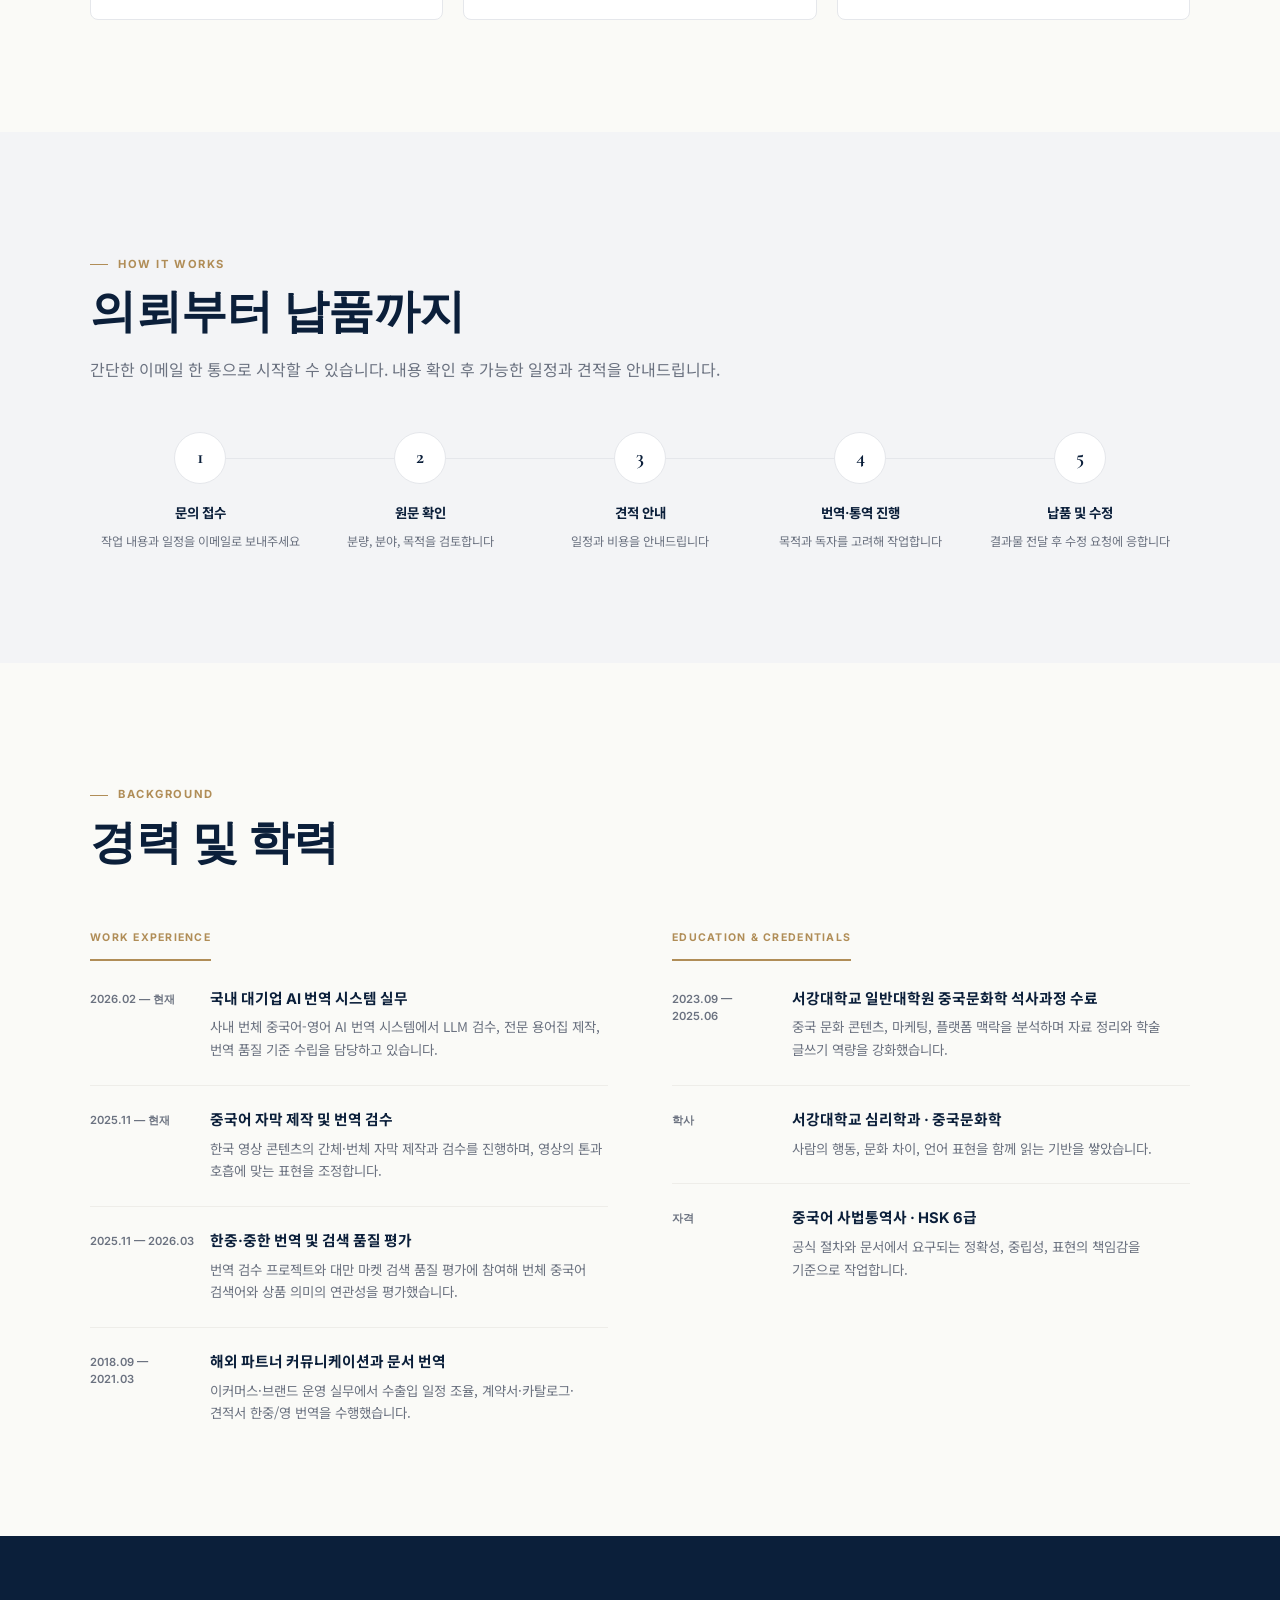
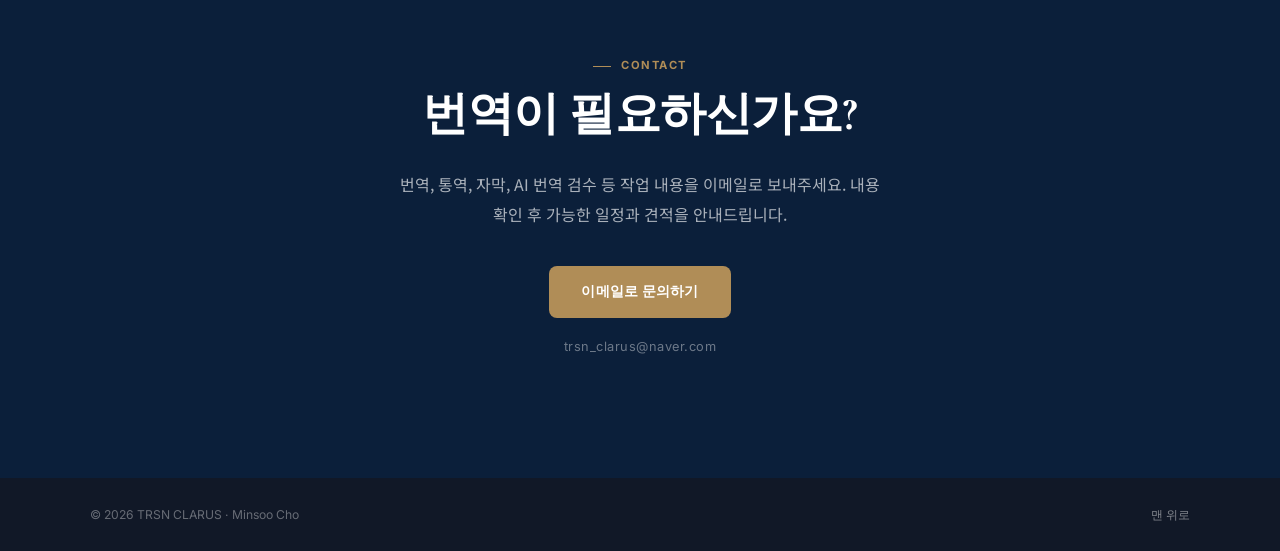
==== commit 2e207498: "fix: callout quote line break and credit to Clarus Cho Co-Authored-By: Claude Sonnet 4.6 <noreply@an" ====
--- a/index.html
+++ b/index.html
@@ -152,8 +152,8 @@
         <div class="why-callout">
           <div class="why-callout-bar"></div>
           <div class="why-callout-body">
-            <p class="why-callout-text">"저는 AI 번역 시스템 내부에서 직접 작업한 경험이 있습니다. AI가 어디에서 실수하는지, 무엇을 놓치는지를 누구보다 잘 알고 있습니다."</p>
-            <p class="why-callout-credit">Minsoo Cho · TRSN CLARUS</p>
+            <p class="why-callout-text">"저는 AI 번역 시스템 내부에서 직접 작업한 경험이 있습니다.<br>AI가 어디에서 실수하는지, 무엇을 놓치는지를 누구보다 잘 알고 있습니다."</p>
+            <p class="why-callout-credit">Clarus Cho</p>
           </div>
         </div>
       </div>
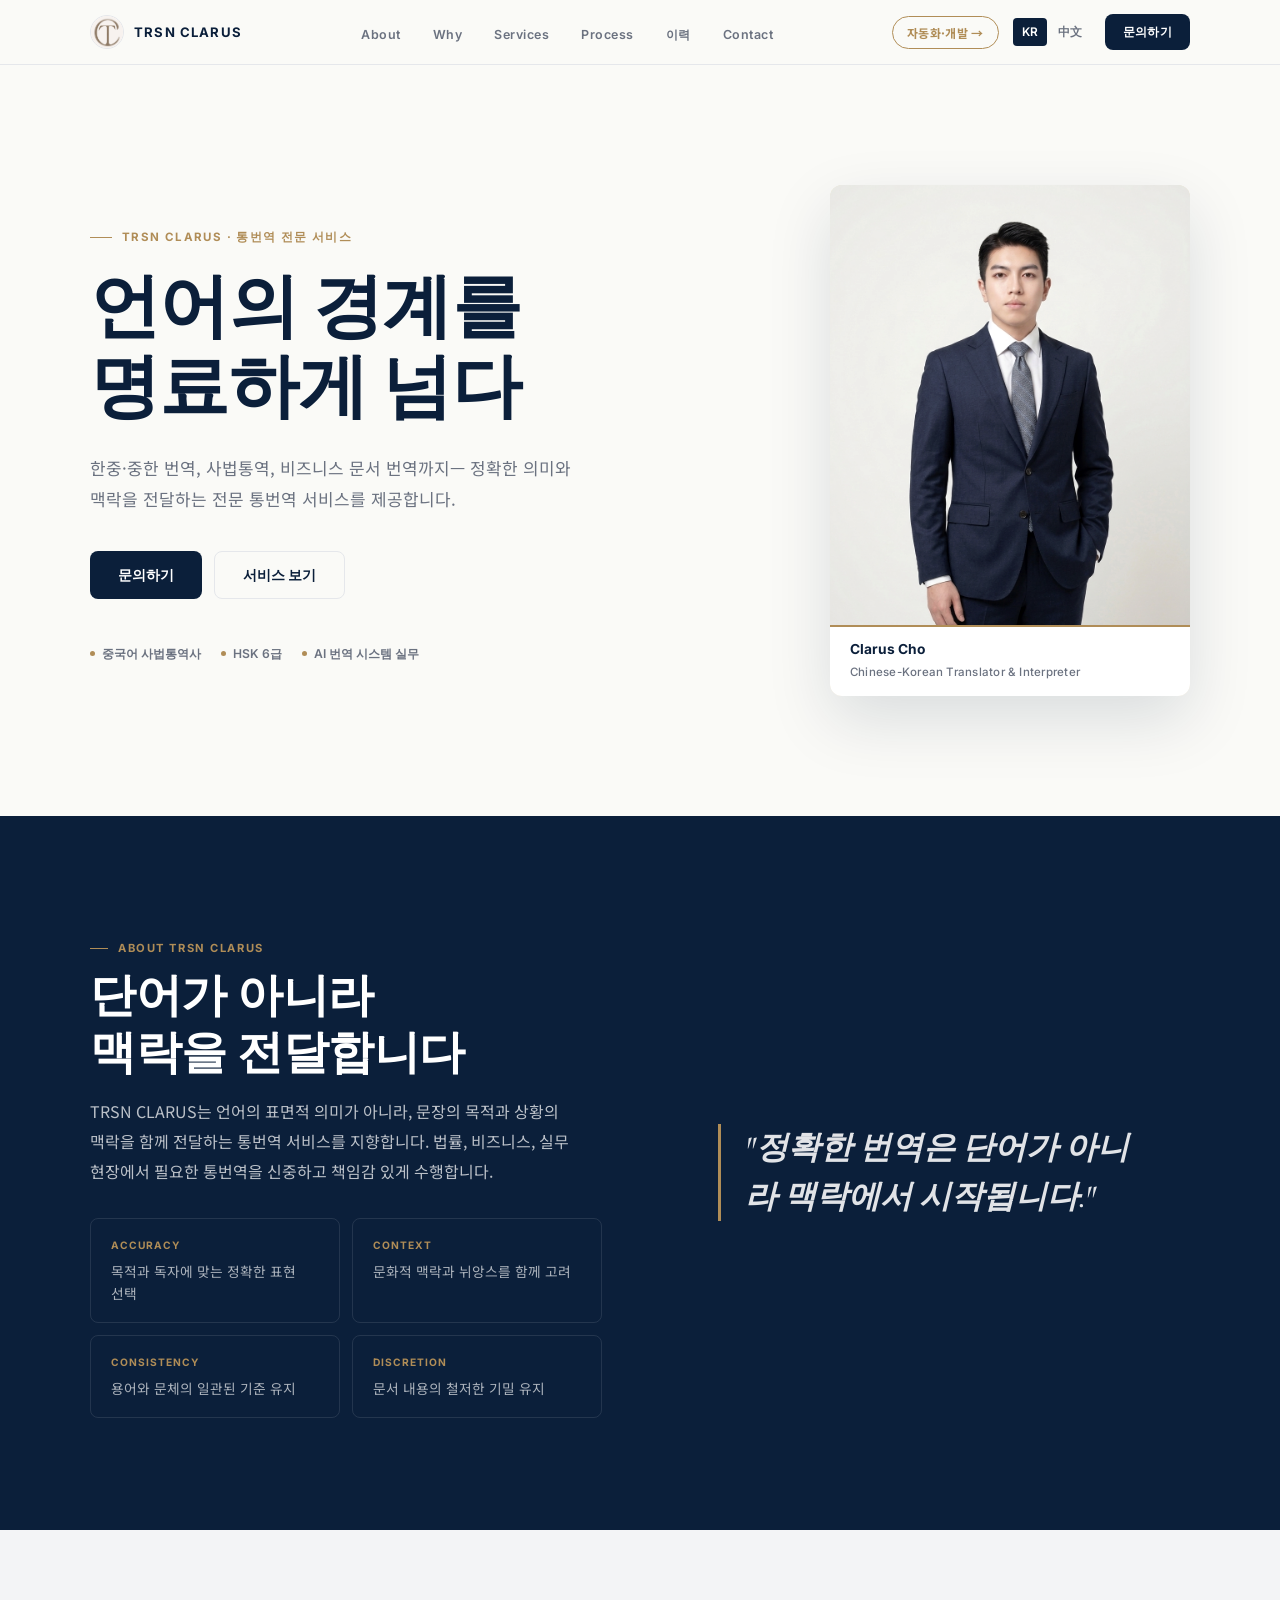
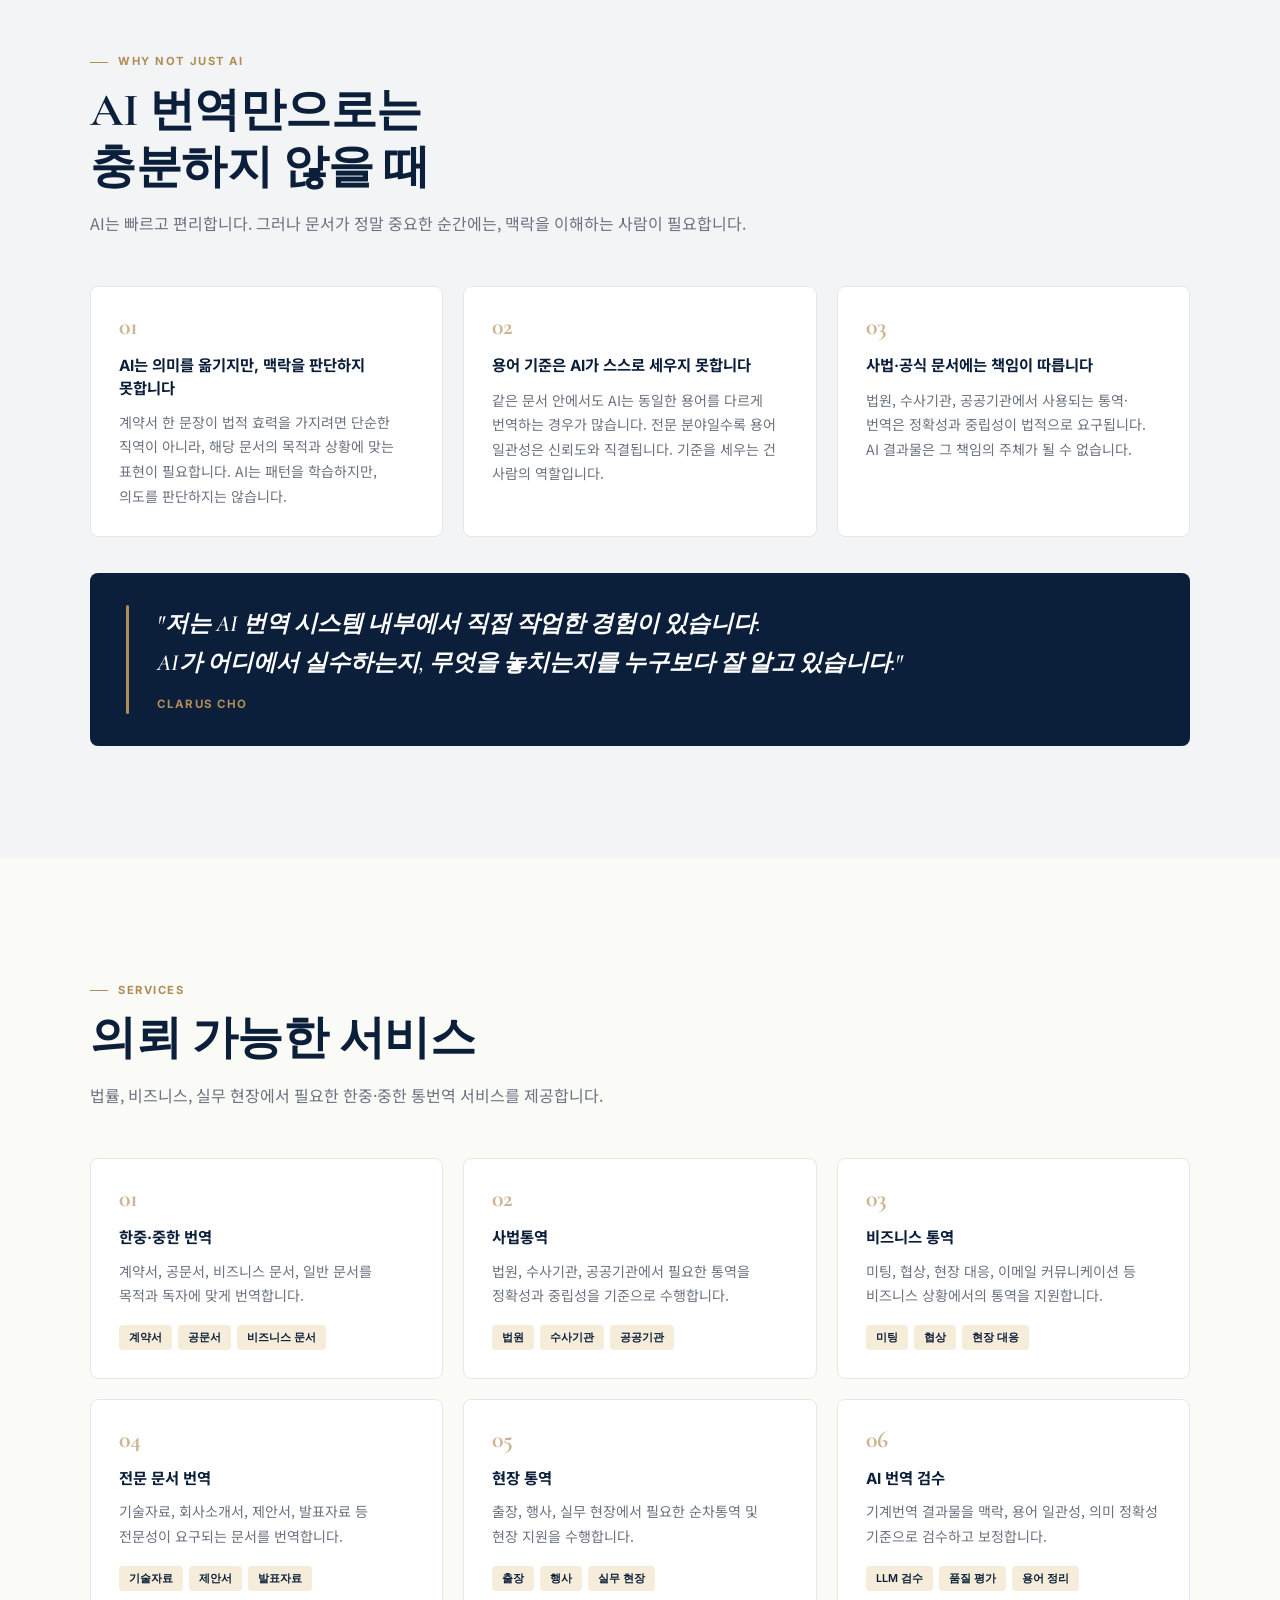
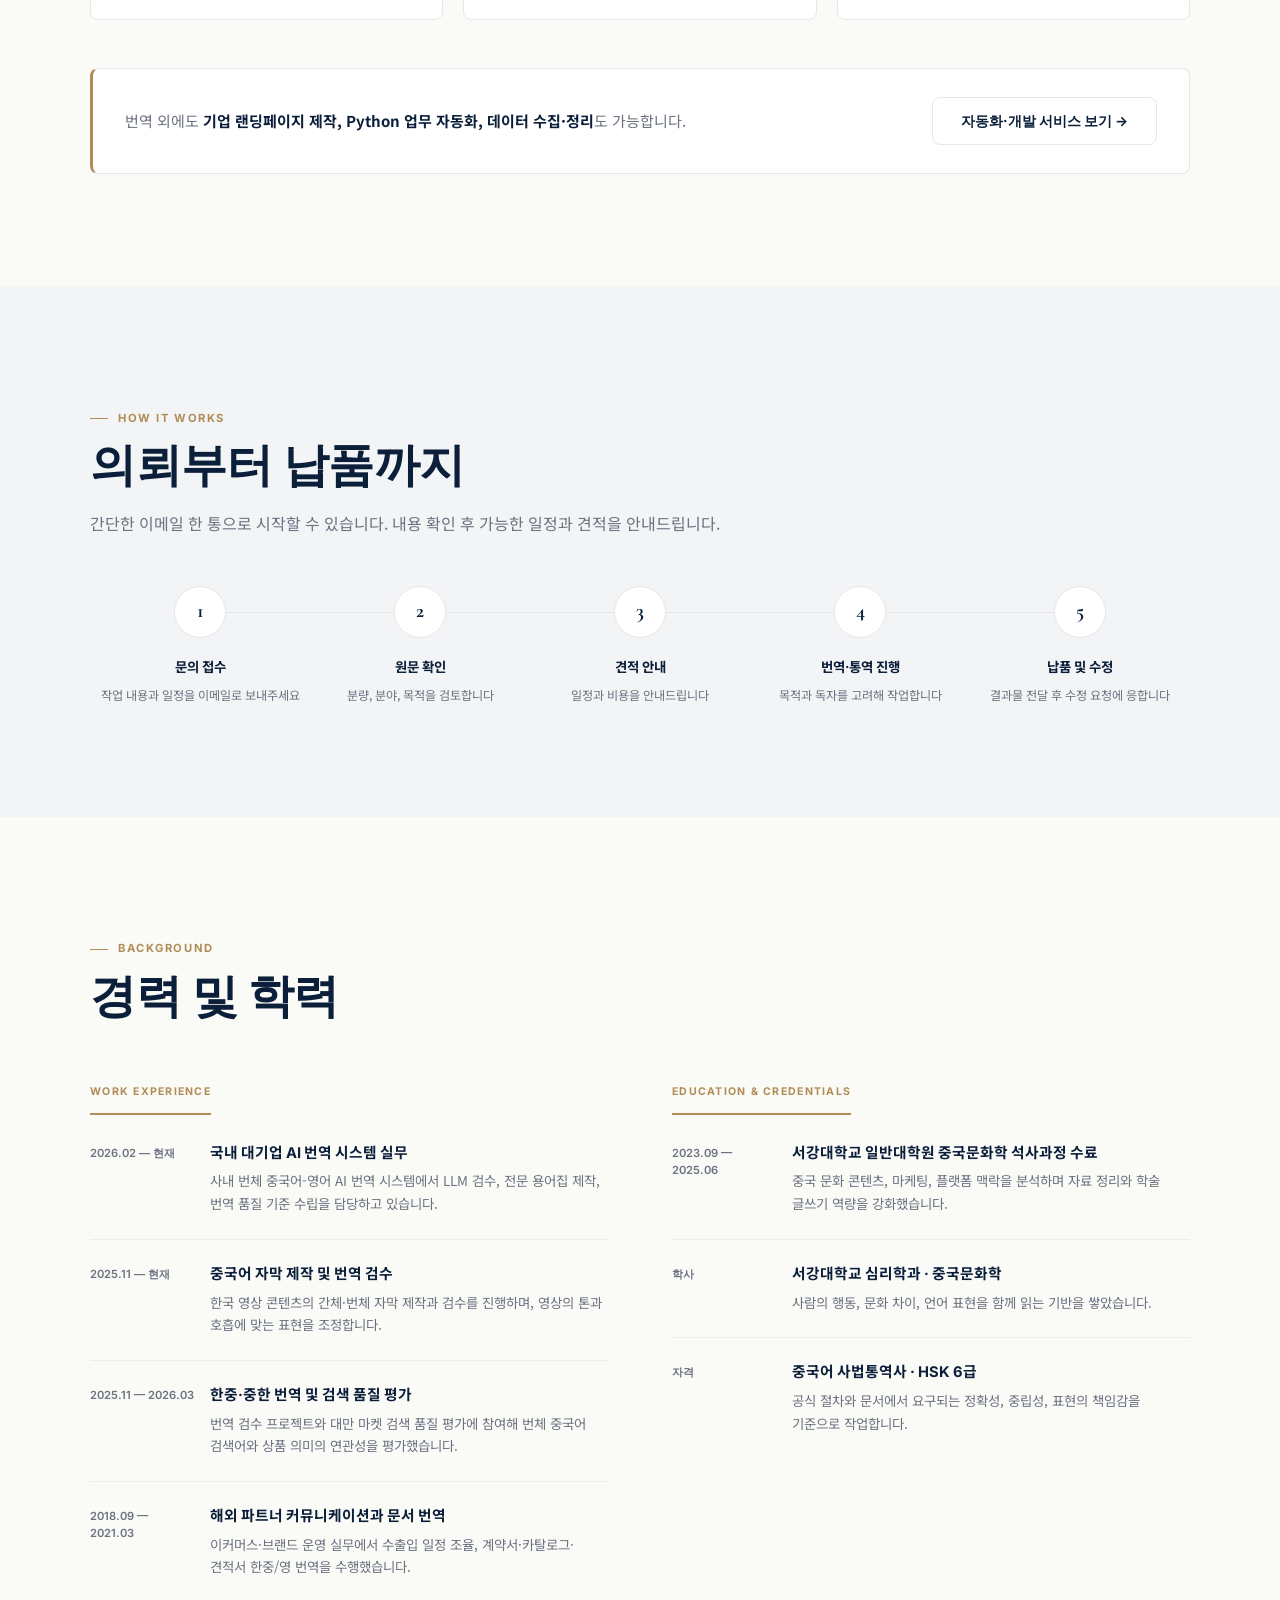
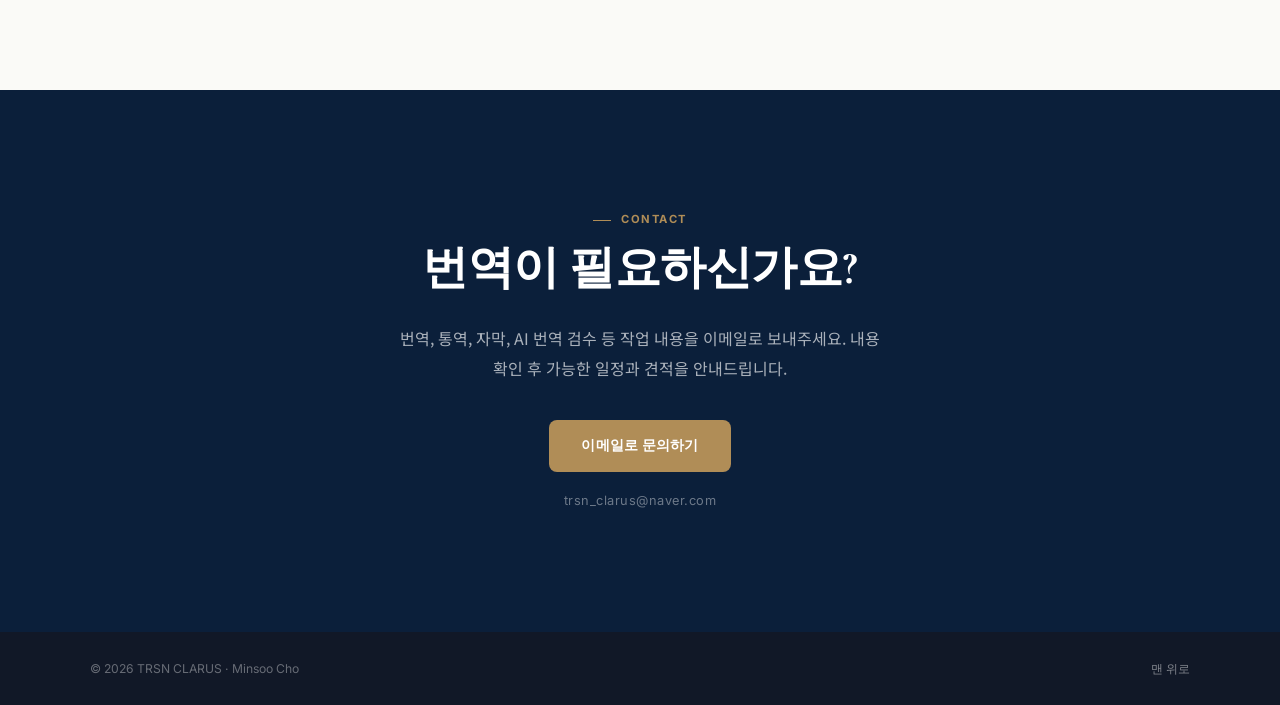
==== commit c8bf38f9: "Add AI/tech services page and cross-navigation Co-Authored-By: Claude Sonnet 4.6 <noreply@anthropic." ====
--- a/index.html
+++ b/index.html
@@ -37,6 +37,7 @@
         </ul>
       </nav>
       <div class="header-right">
+        <a class="nav-page-switch" href="ai.html">자동화·개발 →</a>
         <div class="lang-switch" aria-label="언어 선택">
           <a aria-current="page" href="index.html">KR</a>
           <a href="zh.html">中文</a>
@@ -55,6 +56,7 @@
     <a href="#services">Services</a>
     <a href="#process">Process</a>
     <a href="#experience">이력</a>
+    <a class="nav-page-switch" href="ai.html">자동화·개발 서비스 →</a>
     <a class="btn-contact-mobile" href="#contact">문의하기</a>
   </nav>
 
@@ -228,6 +230,12 @@
             </div>
           </article>
         </div>
+
+        <!-- Cross-promo to AI/tech page -->
+        <div class="page-crosslink">
+          <p>번역 외에도 <strong>기업 랜딩페이지 제작, Python 업무 자동화, 데이터 수집·정리</strong>도 가능합니다.</p>
+          <a class="btn-secondary" href="ai.html">자동화·개발 서비스 보기 →</a>
+        </div>
       </div>
     </section>
 
--- a/styles-hero-fix.css
+++ b/styles-hero-fix.css
@@ -1024,3 +1024,137 @@
 
   .about-pillars { grid-template-columns: 1fr; }
 }
+
+/* =============================================
+   PAGE SWITCH — nav link between translation / tech pages
+   ============================================= */
+.nav-page-switch {
+  display: inline-flex;
+  align-items: center;
+  gap: 5px;
+  padding: 5px 14px;
+  border-radius: 20px;
+  border: 1px solid var(--gold);
+  color: var(--gold) !important;
+  font-size: 12px;
+  font-weight: 700;
+  letter-spacing: 0.3px;
+  transition: background 0.2s, color 0.2s;
+  white-space: nowrap;
+  text-decoration: none;
+}
+.nav-page-switch:hover {
+  background: var(--gold);
+  color: var(--navy) !important;
+}
+.mobile-nav .nav-page-switch {
+  margin-top: 8px;
+  padding: 10px 20px;
+  font-size: 14px;
+  border-radius: 8px;
+  width: 100%;
+  justify-content: center;
+  box-sizing: border-box;
+}
+
+/* =============================================
+   CROSS-PROMO BANNER — bottom of services section
+   ============================================= */
+.page-crosslink {
+  margin-top: 48px;
+  padding: 28px 32px;
+  background: var(--surface-up);
+  border: 1px solid var(--line);
+  border-left: 3px solid var(--gold);
+  border-radius: var(--radius);
+  display: flex;
+  align-items: center;
+  justify-content: space-between;
+  gap: 24px;
+}
+.page-crosslink p {
+  color: var(--muted);
+  font-size: 15px;
+  margin: 0;
+  line-height: 1.6;
+}
+.page-crosslink strong { color: var(--navy); }
+
+/* =============================================
+   TERMINAL VISUAL — ai.html hero right panel
+   ============================================= */
+.hero-terminal {
+  background: var(--navy);
+  border-radius: 12px;
+  overflow: hidden;
+  border: 1px solid rgba(176,141,87,0.25);
+  box-shadow: 0 24px 56px rgba(11,31,58,0.2);
+  width: 100%;
+}
+.terminal-bar {
+  background: rgba(255,255,255,0.04);
+  padding: 11px 16px;
+  display: flex;
+  align-items: center;
+  gap: 7px;
+  border-bottom: 1px solid rgba(255,255,255,0.06);
+}
+.t-dot {
+  width: 10px;
+  height: 10px;
+  border-radius: 50%;
+  display: inline-block;
+  flex-shrink: 0;
+}
+.t-dot:nth-child(1) { background: #FF5F56; }
+.t-dot:nth-child(2) { background: #FFBD2E; }
+.t-dot:nth-child(3) { background: #27C93F; }
+.terminal-fname {
+  margin-left: auto;
+  font-size: 11px;
+  color: rgba(255,255,255,0.28);
+  font-family: 'Courier New', Consolas, monospace;
+  letter-spacing: 0.3px;
+}
+.terminal-body {
+  padding: 22px 20px;
+  display: flex;
+  flex-direction: column;
+  gap: 9px;
+  font-family: 'Courier New', Consolas, monospace;
+  font-size: 13px;
+}
+.terminal-body p { margin: 0; line-height: 1.6; }
+.t-cmd { color: rgba(255,255,255,0.4); }
+.t-cmd span { color: var(--gold); }
+.t-ok { color: #4ADE80; }
+.t-ok::before { content: '✓  '; }
+.t-muted { color: rgba(255,255,255,0.25); }
+.t-divider {
+  border: none;
+  border-top: 1px solid rgba(255,255,255,0.07);
+  margin: 4px 0;
+}
+.t-result { color: var(--gold); font-weight: 700; }
+.t-sub { color: rgba(255,255,255,0.35); font-size: 11.5px; }
+
+/* =============================================
+   AI PAGE — about variant (lighter bg)
+   ============================================= */
+.about-light {
+  background: var(--bg);
+  padding: 96px 0;
+}
+.about-light .container {
+  max-width: var(--max-w);
+  margin: 0 auto;
+  padding: 0 24px;
+  display: grid;
+  grid-template-columns: 1fr 1fr;
+  gap: 72px;
+  align-items: center;
+}
+@media (max-width: 768px) {
+  .about-light .container { grid-template-columns: 1fr; gap: 36px; }
+  .page-crosslink { flex-direction: column; }
+}
